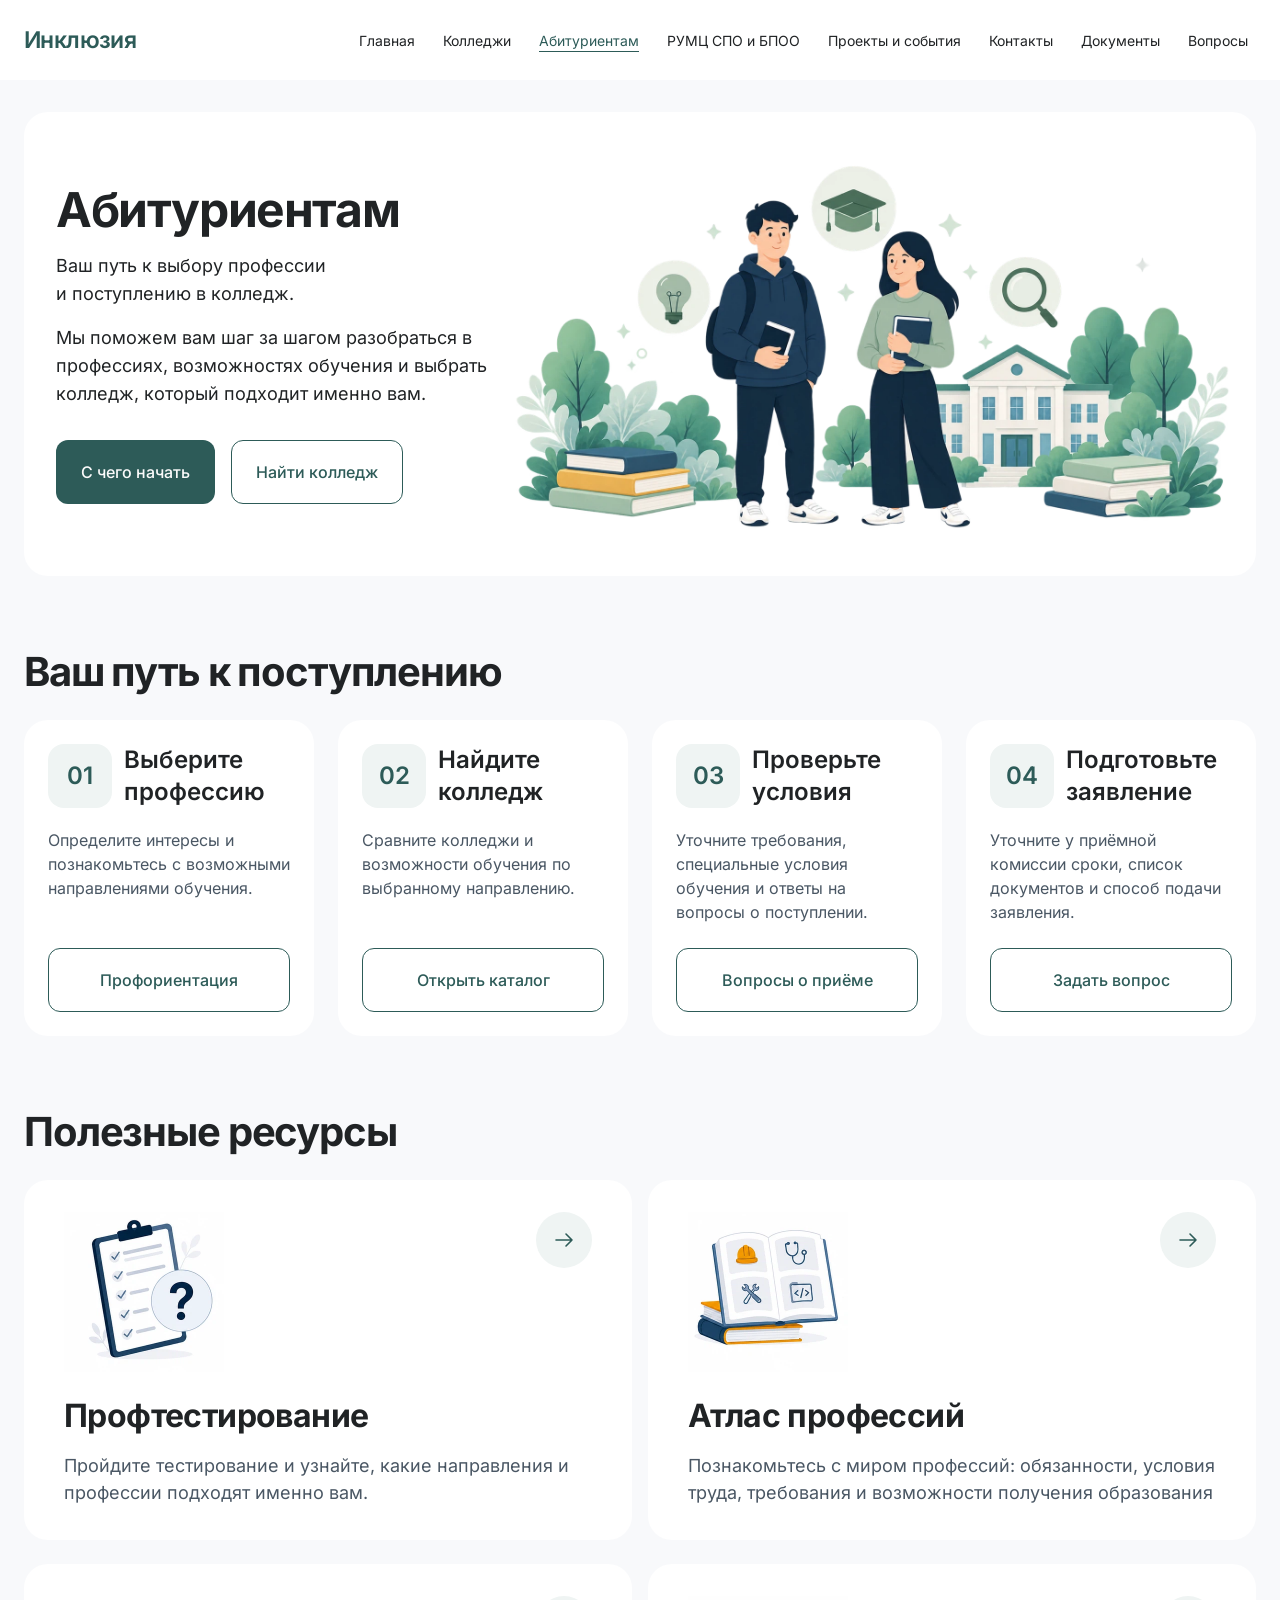
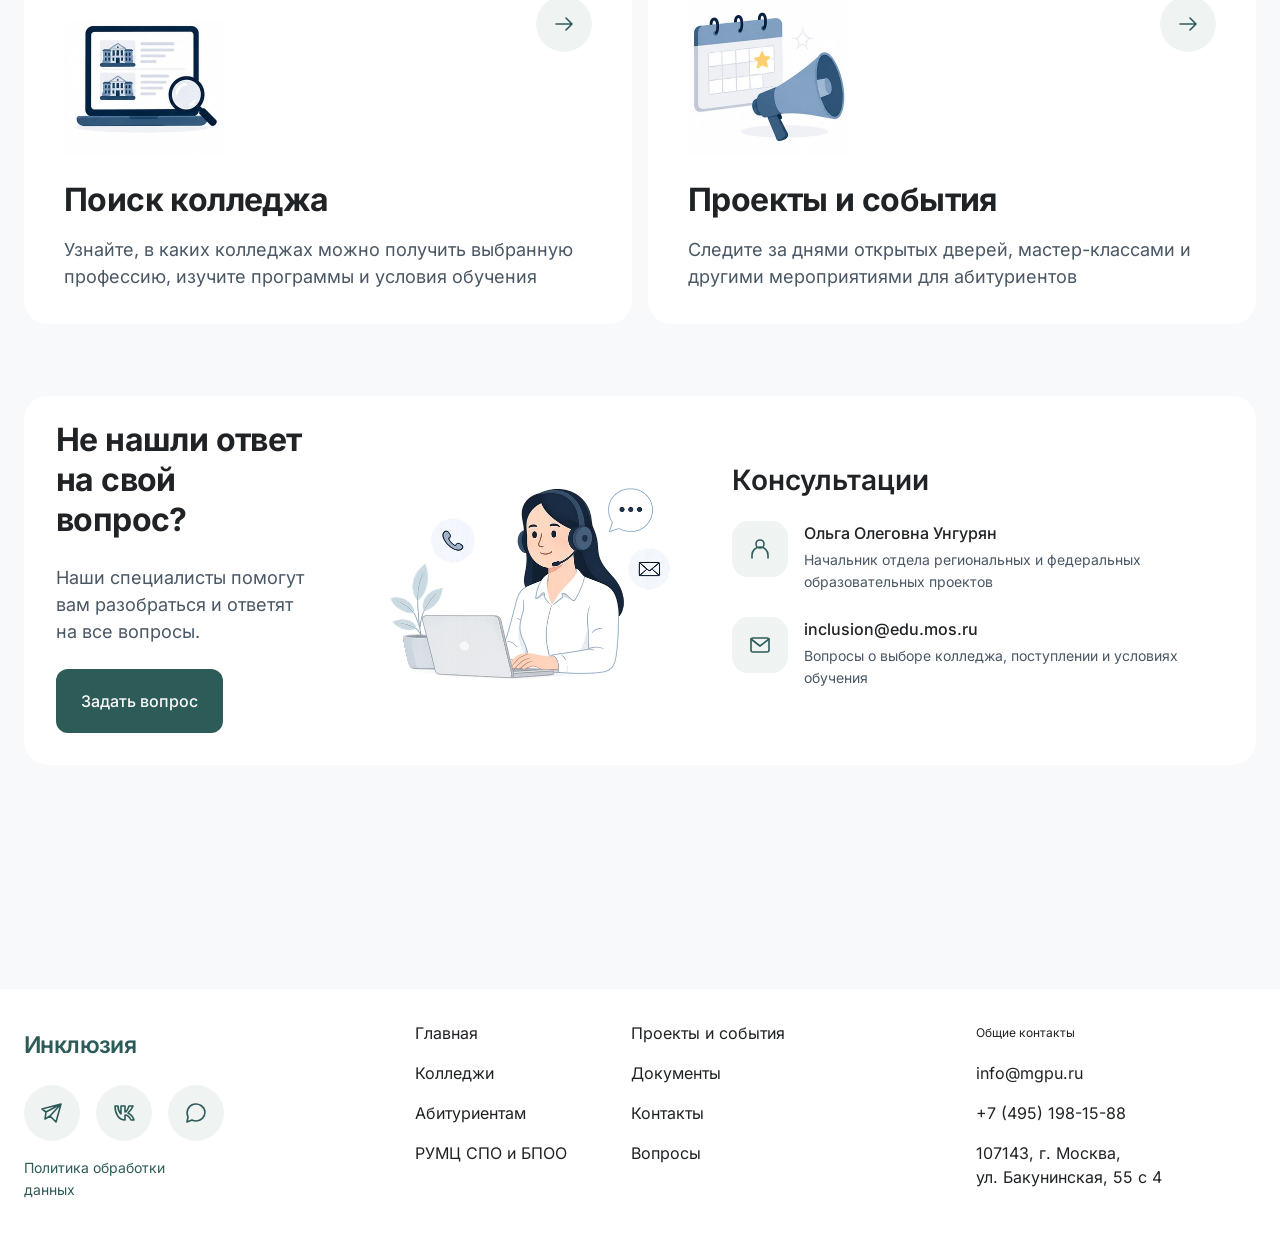
==== applicants.html @ ff9843f1 "drafts all pages" ====
<!doctype html>
<html lang="ru">
<head>
    <meta charset="utf-8">
    <meta name="viewport" content="width=device-width, initial-scale=1">
    <meta name="description" content="Путь к поступлению в колледж: выбор профессии, полезные ресурсы и консультации.">
    <meta name="theme-color" content="#2d5b58">
    <title>Абитуриентам — Инклюзия</title>
    <link rel="icon" href="assets/img/favicon.svg" type="image/svg+xml">
    <link rel="preload" href="assets/fonts/inter-cyrillic-wght-normal.woff2" as="font" type="font/woff2" crossorigin>
    <link rel="stylesheet" href="assets/css/bootstrap.min.css">
    <link rel="stylesheet" href="assets/css/fonts.css">
    <link rel="stylesheet" href="assets/css/styles.css?v=20261101">
    <script src="assets/js/bootstrap.bundle.min.js" defer></script>
    <script src="assets/js/main.js" defer></script>
    <link rel="stylesheet" href="assets/css/pages.css?v=20261101">
    <script src="assets/js/pages.js" defer></script>
</head>
<body>
<a class="skip-link" href="#main">Перейти к содержанию</a>
<header class="site-header">
    <nav class="navbar navbar-expand-xl site-header__nav" aria-label="Основная навигация">
        <div class="container">
            <a class="brand" href="index.html" aria-label="Инклюзия — главная">Инклюзия</a>
            <button class="navbar-toggler site-header__toggle" type="button" data-bs-toggle="collapse" data-bs-target="#main-nav" aria-controls="main-nav" aria-expanded="false" aria-label="Открыть меню"><span></span><span></span><span></span></button>
            <div class="collapse navbar-collapse site-header__collapse" id="main-nav">
                <ul class="navbar-nav site-header__menu">
                    <li class="nav-item"><a class="nav-link site-header__link" href="index.html">Главная</a></li>
                    <li class="nav-item"><a class="nav-link site-header__link" href="colleges.html">Колледжи</a></li>
                    <li class="nav-item"><a class="nav-link site-header__link" href="applicants.html" aria-current="page">Абитуриентам</a></li>
                    <li class="nav-item"><a class="nav-link site-header__link" href="support.html">РУМЦ СПО и БПОО</a></li>
                    <li class="nav-item"><a class="nav-link site-header__link" href="events.html">Проекты и события</a></li>
                    <li class="nav-item"><a class="nav-link site-header__link" href="contacts.html">Контакты</a></li>
                    <li class="nav-item"><a class="nav-link site-header__link" href="index.html#documents">Документы</a></li>
                    <li class="nav-item"><a class="nav-link site-header__link" href="index.html#faq">Вопросы</a></li>
                </ul>
            </div>
        </div>
    </nav>
</header>

<main class="page page--inner" id="main" tabindex="-1">
<div class="container">
<section class="page-hero page-hero--applicants" aria-labelledby="page-title">
  <div class="page-hero__content">
    <h1 class="page-hero__title" id="page-title">Абитуриентам</h1>
    <p class="page-hero__lead">Ваш путь к выбору профессии<br>и поступлению в колледж.</p>
    <p class="page-hero__description">Мы поможем вам шаг за шагом разобраться в профессиях, возможностях обучения и выбрать колледж, который подходит именно вам.</p>
    <div class="page-hero__actions"><a class="button button--primary" href="#admission-journey">С чего начать</a><a class="button button--secondary" href="colleges.html">Найти колледж</a></div>
  </div>
  <img class="page-hero__image" src="assets/img/applicants-hero.webp" width="800" height="440" alt="" fetchpriority="high" decoding="async">
</section>
<section class="section" id="admission-journey" aria-labelledby="journey-title"><h2 class="section__title" id="journey-title">Ваш путь к поступлению</h2><ol class="journey-grid">
<li class="journey-card"><div class="journey-card__heading"><span class="journey-card__number" aria-hidden="true">01</span><h3>Выберите профессию</h3></div><p>Определите интересы и познакомьтесь с возможными направлениями обучения.</p><a class="button button--secondary" href="#resources">Профориентация</a></li>
<li class="journey-card"><div class="journey-card__heading"><span class="journey-card__number" aria-hidden="true">02</span><h3>Найдите колледж</h3></div><p>Сравните колледжи и возможности обучения по выбранному направлению.</p><a class="button button--secondary" href="colleges.html">Открыть каталог</a></li>
<li class="journey-card"><div class="journey-card__heading"><span class="journey-card__number" aria-hidden="true">03</span><h3>Проверьте условия</h3></div><p>Уточните требования, специальные условия обучения и ответы на вопросы о поступлении.</p><a class="button button--secondary" href="index.html#faq">Вопросы о приёме</a></li>
<li class="journey-card"><div class="journey-card__heading"><span class="journey-card__number" aria-hidden="true">04</span><h3>Подготовьте заявление</h3></div><p>Уточните у приёмной комиссии сроки, список документов и способ подачи заявления.</p><a class="button button--secondary" href="mailto:inclusion@edu.mos.ru?subject=%D0%92%D0%BE%D0%BF%D1%80%D0%BE%D1%81%20%D0%BE%20%D0%BF%D0%BE%D1%81%D1%82%D1%83%D0%BF%D0%BB%D0%B5%D0%BD%D0%B8%D0%B8">Задать вопрос</a></li>
</ol></section>
<section class="section" id="resources" aria-labelledby="resources-title"><h2 class="section__title" id="resources-title">Полезные ресурсы</h2><div class="resource-grid">
<article class="resource-card"><div class="resource-card__visual"><img class="" src="assets/img/applicants-resource-01.webp" width="160" height="160" alt="" loading="lazy" decoding="async"><button class="round-link resource-card__button" type="button" data-bs-toggle="modal" data-bs-target="#career-testing"><svg class="icon" viewBox="0 0 24 24" fill="none" stroke="currentColor" stroke-width="1.6" stroke-linecap="round" stroke-linejoin="round" aria-hidden="true"><path d="M4 12h16m-6-6 6 6-6 6"/></svg><span class="visually-hidden">Профтестирование</span></button></div><h3>Профтестирование</h3><p>Пройдите тестирование и узнайте, какие направления и профессии подходят именно вам.</p></article>
<article class="resource-card"><div class="resource-card__visual"><img class="" src="assets/img/applicants-resource-02.webp" width="160" height="160" alt="" loading="lazy" decoding="async"><a class="round-link" href="https://inclusion.mcrpo.ru/obrazovanie/obrazovanie_spo/" aria-label="Атлас профессий" target="_blank" rel="noopener noreferrer"><svg class="icon" viewBox="0 0 24 24" fill="none" stroke="currentColor" stroke-width="1.6" stroke-linecap="round" stroke-linejoin="round" aria-hidden="true"><path d="M4 12h16m-6-6 6 6-6 6"/></svg></a></div><h3>Атлас профессий</h3><p>Познакомьтесь с миром профессий: обязанности, условия труда, требования и возможности получения образования</p></article>
<article class="resource-card"><div class="resource-card__visual"><img class="" src="assets/img/applicants-resource-04.webp" width="160" height="160" alt="" loading="lazy" decoding="async"><a class="round-link" href="colleges.html" aria-label="Поиск колледжа"><svg class="icon" viewBox="0 0 24 24" fill="none" stroke="currentColor" stroke-width="1.6" stroke-linecap="round" stroke-linejoin="round" aria-hidden="true"><path d="M4 12h16m-6-6 6 6-6 6"/></svg></a></div><h3>Поиск колледжа</h3><p>Узнайте, в каких колледжах можно получить выбранную профессию, изучите программы и условия обучения</p></article>
<article class="resource-card"><div class="resource-card__visual"><img class="" src="assets/img/applicants-resource-03.webp" width="160" height="160" alt="" loading="lazy" decoding="async"><a class="round-link" href="events.html" aria-label="Проекты и события"><svg class="icon" viewBox="0 0 24 24" fill="none" stroke="currentColor" stroke-width="1.6" stroke-linecap="round" stroke-linejoin="round" aria-hidden="true"><path d="M4 12h16m-6-6 6 6-6 6"/></svg></a></div><h3>Проекты и события</h3><p>Следите за днями открытых дверей, мастер-классами и другими мероприятиями для абитуриентов</p></article>
</div></section>
<section class="section help-panel" aria-labelledby="help-title">
  <div class="help-panel__intro"><h2 id="help-title">Не нашли ответ<br>на свой вопрос?</h2><p>Наши специалисты помогут вам разобраться и ответят на все вопросы.</p><a class="button button--primary" href="mailto:inclusion@edu.mos.ru?subject=%D0%92%D0%BE%D0%BF%D1%80%D0%BE%D1%81%20%D1%81%D0%BF%D0%B5%D1%86%D0%B8%D0%B0%D0%BB%D0%B8%D1%81%D1%82%D0%B0%D0%BC">Задать вопрос</a></div>
  <img class="help-panel__image" src="assets/img/help-illustration.webp" width="337" height="225" alt="" loading="lazy" decoding="async">
  <div class="help-panel__contacts"><h3>Консультации</h3>
    <div class="contact-item"><span class="icon-box"><svg class="icon" viewBox="0 0 24 24" fill="none" stroke="currentColor" stroke-width="1.6" stroke-linecap="round" stroke-linejoin="round" aria-hidden="true"><circle cx="12" cy="7" r="4"/><path d="M4 21v-3a8 8 0 0 1 16 0v3"/></svg></span><div><p class="contact-item__title">Ольга Олеговна Унгурян</p><p class="contact-item__description">Начальник отдела региональных и федеральных образовательных проектов</p></div></div>
    <div class="contact-item"><span class="icon-box"><svg class="icon" viewBox="0 0 24 24" fill="none" stroke="currentColor" stroke-width="1.6" stroke-linecap="round" stroke-linejoin="round" aria-hidden="true"><rect x="3" y="5" width="18" height="14" rx="2"/><path d="m3 6 9 7 9-7"/></svg></span><div><a class="contact-item__title" href="mailto:inclusion@edu.mos.ru">inclusion@edu.mos.ru</a><p class="contact-item__description">Вопросы о выборе колледжа, поступлении и условиях обучения</p></div></div>
  </div>
</section>
</div>
</main>
<div class="modal fade info-modal" id="career-testing" tabindex="-1" aria-labelledby="career-testing-title" aria-hidden="true">
  <div class="modal-dialog modal-dialog-centered modal-dialog-scrollable"><div class="modal-content">
    <div class="modal-header"><h2 class="modal-title" id="career-testing-title">Профтестирование</h2><button class="info-modal__close" type="button" data-bs-dismiss="modal" aria-label="Закрыть окно">×</button></div>
    <div class="modal-body"><p>Чтобы пройти профориентационное тестирование, обратитесь к классному руководителю.</p></div>
    <div class="modal-footer"><a class="button button--primary" href="mailto:inclusion@edu.mos.ru?subject=%D0%9F%D1%80%D0%BE%D1%84%D1%82%D0%B5%D1%81%D1%82%D0%B8%D1%80%D0%BE%D0%B2%D0%B0%D0%BD%D0%B8%D0%B5">Задать вопрос</a><button class="button button--secondary" type="button" data-bs-dismiss="modal">Закрыть</button></div>
  </div></div>
</div>
<footer class="site-footer"><div class="container site-footer__inner"><div class="site-footer__brand"><a class="brand" href="index.html">Инклюзия</a><div class="site-footer__socials" aria-label="Социальные сети">
<a class="round-link" role="link" aria-disabled="true" title="Ссылка готовится к публикации" aria-label="Telegram"><svg class="icon" viewBox="0 0 24 24" fill="none" stroke="currentColor" stroke-width="1.6" stroke-linecap="round" stroke-linejoin="round" aria-hidden="true"><path d="m21 3-5 18-6-6-5 3 1-7-4-3 19-5Zm-15 8L21 3 10 15"/></svg></a>
<a class="round-link" role="link" aria-disabled="true" title="Ссылка готовится к публикации" aria-label="ВКонтакте"><svg class="icon" viewBox="0 0 24 24" fill="none" stroke="currentColor" stroke-width="1.6" stroke-linecap="round" stroke-linejoin="round" aria-hidden="true"><path d="M3 5c0 8 4 14 10 14v-5c3 0 5 3 6 5h3c-1-4-4-6-6-7 2-2 4-4 5-7h-4c-1 3-3 6-4 6V5H9v8C6 10 6 7 6 5Z"/></svg></a>
<a class="round-link" role="link" aria-disabled="true" title="Ссылка готовится к публикации" aria-label="Мессенджер"><svg class="icon" viewBox="0 0 24 24" fill="none" stroke="currentColor" stroke-width="1.6" stroke-linecap="round" stroke-linejoin="round" aria-hidden="true"><path d="M21 11a9 9 0 0 1-9 9 10 10 0 0 1-4-1l-5 2 1-5a9 9 0 1 1 17-5Z"/></svg></a>
</div><a class="site-footer__privacy" role="link" aria-disabled="true" data-page="privacy.html">Политика обработки данных</a></div><nav class="site-footer__nav" aria-label="Навигация в подвале">
<ul class="site-footer__list"><li><a class="site-footer__link" href="index.html">Главная</a></li><li><a class="site-footer__link" href="colleges.html">Колледжи</a></li><li><a class="site-footer__link" href="applicants.html" aria-current="page">Абитуриентам</a></li><li><a class="site-footer__link" href="support.html">РУМЦ СПО и БПОО</a></li></ul>
<ul class="site-footer__list"><li><a class="site-footer__link" href="events.html">Проекты и события</a></li><li><a class="site-footer__link" href="index.html#documents">Документы</a></li><li><a class="site-footer__link" href="contacts.html">Контакты</a></li><li><a class="site-footer__link" href="index.html#faq">Вопросы</a></li></ul>
</nav><address class="site-footer__contacts"><p class="site-footer__caption">Общие контакты</p><a href="mailto:info@mgpu.ru">info@mgpu.ru</a><a href="tel:+74951981588">+7 (495) 198-15-88</a><p>107143, г. Москва,<br>ул. Бакунинская, 55 с 4</p></address></div></footer></body></html>
---- assets/css/fonts.css ----
@font-face {
    font-family: "Inter";
    font-style: normal;
    font-weight: 100 900;
    font-display: swap;
    src: url("../fonts/inter-cyrillic-wght-normal.woff2") format("woff2");
    unicode-range: U+0301,U+0400-045F,U+0490-0491,U+04B0-04B1,U+2116;
}
@font-face {
    font-family: "Inter";
    font-style: normal;
    font-weight: 100 900;
    font-display: swap;
    src: url("../fonts/inter-latin-wght-normal.woff2") format("woff2");
    unicode-range: U+0000-00FF,U+0131,U+0152-0153,U+02BB-02BC,U+02C6,U+02DA,U+02DC,U+0304,U+0308,U+0329,U+2000-206F,U+2074,U+20AC,U+2122,U+2191,U+2193,U+2212,U+2215,U+FEFF,U+FFFD;
}
---- assets/css/styles.css ----
/* Shared design tokens. Desktop content width in Figma: 1264px. */
:root {
    --color-page: #f8f9fb;
    --color-surface: #fff;
    --color-text: #202325;
    --color-muted: #4a5764;
    --color-brand: #2d5b58;
    --color-brand-hover: #224744;
    --color-soft: #eff4f3;
    --color-border: #d7e3e0;
    --radius-card: 24px;
    --section-gap: 72px;
}
html { scroll-behavior: smooth; scroll-padding-top: 104px; }
body { margin: 0; background: var(--color-page); color: var(--color-text); font: 400 16px/1.5 "Inter", Arial, sans-serif; }
a { color: inherit; text-decoration: none; }
a:hover { color: var(--color-brand); }
button, a { -webkit-tap-highlight-color: transparent; }
button { font: inherit; }
img { display: block; max-width: 100%; height: auto; }
h1, h2, h3, p, dl { margin: 0; }
:focus-visible { outline: 3px solid #467cbe; outline-offset: 5px; }
[aria-disabled="true"] { cursor: default; }
.container { width: 100%; max-width: 1312px; padding-right: 24px; padding-left: 24px; }
.row { --bs-gutter-x: 16px; }
.icon { width: 24px; height: 24px; flex-shrink: 0; }
.icon-box { display: inline-flex; width: 56px; height: 56px; flex: 0 0 56px; align-items: center; justify-content: center; color: var(--color-brand); background: var(--color-soft); border-radius: 16px; }
.skip-link { position: fixed; z-index: 1100; top: 8px; left: 16px; padding: 12px 20px; border-radius: 12px; background: var(--color-brand); color: white; transform: translateY(-160%); }
.skip-link:focus { transform: none; color: white; }
.brand { display: inline-block; color: var(--color-brand); font-size: 23px; font-weight: 600; line-height: 48px; letter-spacing: -.6px; }
.button { display: inline-flex; min-height: 64px; padding: 18px 24px; align-items: center; justify-content: center; border: 1px solid transparent; border-radius: 12px; font-weight: 500; text-align: center; line-height: 24px; transition: background-color .2s, border-color .2s; }
.button--primary { background: var(--color-brand); color: #fafafa; }
.button--primary:hover { background: var(--color-brand-hover); color: white; }
.button--secondary { background: white; border-color: var(--color-brand); color: var(--color-brand); }
.button--secondary:hover { background: var(--color-soft); }
.round-link { width: 56px; height: 56px; display: inline-flex; flex-shrink: 0; align-items: center; justify-content: center; color: var(--color-brand); background: var(--color-soft); border-radius: 50%; }
.round-link[href]:hover { background: var(--color-border); }
.section { margin-top: var(--section-gap); scroll-margin-top: 24px; }
.section__title { margin-bottom: 24px; font-size: 40px; line-height: 1.2; letter-spacing: -1.15px; font-weight: 700; }
/* Shared header: same markup can be reused on the remaining pages. */
.site-header { position: sticky; top: 0; z-index: 1030; background: white; }
.site-header__nav { min-height: 80px; padding: 12px 0; }
.site-header__collapse { flex-grow: 0; }
.site-header__menu { gap: 20px; }
.site-header__link.nav-link { padding: 0; color: var(--color-text); white-space: nowrap; }
.site-header__link[aria-current="page"] { color: var(--color-brand); text-decoration: underline; text-underline-offset: 5px; }
.site-header__link[href]:hover { color: var(--color-brand); }
.site-header__toggle { display: grid; gap: 5px; padding: 12px; border: 1px solid var(--color-border); border-radius: 12px; }
.site-header__toggle span { display: block; width: 22px; height: 2px; background: var(--color-brand); }
.site-header__toggle:focus { box-shadow: none; }
/* First screen */
.hero { margin-top: 32px; display: grid; grid-template-columns: minmax(0,530fr) minmax(0,652fr); gap: 34px; padding: 16px 16px 16px 32px; border-radius: var(--radius-card); background: white; align-items: center; }
.hero__title { font-size: 56px; font-weight: 700; line-height: .95; letter-spacing: -1.8px; margin-bottom: 16px; }
.hero__description { font-size: 18px; line-height: 24px; }
.hero__actions { display: grid; grid-template-columns: repeat(2,minmax(0,1fr)); gap: 16px; margin-top: 32px; }
.hero__metrics { display: grid; grid-template-columns: 201fr 141fr 96fr; gap: 32px; margin-top: 32px; }
.metric { display: flex; flex-direction: column-reverse; justify-content: flex-end; }
.metric__value { display: flex; align-items: center; gap: 8px; margin: 0 0 4px; font-size: 24px; line-height: 26px; font-weight: 700; white-space: nowrap; }
.metric__label { font-weight: 400; line-height: 24px; }
.metric .icon-box { background: white; }
.hero__image { width: 100%; align-self: center; }
/* Reusable cards */
#directions .row { --bs-gutter-y: 24px; }
.benefit-card { height: 100%; min-height: 308px; padding: 24px 16px; border-radius: var(--radius-card); background: white; text-align: center; }
.benefit-card__image { width: 168px; height: 168px; margin: 0 auto 16px; object-fit: contain; }
.benefit-card__title { font-size: 16px; line-height: 24px; font-weight: 600; text-wrap: balance; }
.direction-card { position: relative; min-height: 340px; overflow: hidden; padding: 24px 32px 32px; background: white; border-radius: var(--radius-card); }
.direction-card__content { position: relative; z-index: 1; max-width: 298px; }
.direction-card__title { margin-bottom: 16px; font-size: 28px; line-height: 1.2; letter-spacing: -.6px; font-weight: 600; }
.direction-card__description { max-width: 220px; line-height: 24px; text-wrap: pretty; }
.direction-card__image { position: absolute; width: 57%; height: auto; right: 32px; bottom: 32px; }
.direction-card--2 .direction-card__image { width: 50%; right: 8px; bottom: 16px; }
.direction-card--3 .direction-card__image { width: 55%; bottom: 35px; }
.direction-card--4 .direction-card__image { width: 58%; }
.direction-card__link { position: absolute; bottom: 32px; left: 32px; z-index: 2; }
.document-card { display: flex; flex-direction: column; height: 100%; min-height: 312px; padding: 24px; background: white; border-radius: var(--radius-card); }
.document-card__image { width: 100px; height: 100px; margin-bottom: 16px; }
.document-card__title { font-size: 20px; line-height: 30px; font-weight: 500; }
.document-card__link { margin-top: auto; }
/* Shared contacts / consultation panels */
.contact-panel { position: relative; display: grid; grid-template-columns: minmax(0,502fr) minmax(0,636fr); gap: 62px; padding: 24px 32px 32px; background: white; border-radius: var(--radius-card); align-items: center; }
.contact-panel .section__title, .consultation .section__title { margin-bottom: 16px; }
.contact-panel__description { margin-bottom: 24px; }
.contact-item { display: flex; align-items: flex-start; gap: 16px; margin-bottom: 24px; }
.contact-item__title { display: inline-block; margin: 0 0 4px; font-size: 16px; line-height: 24px; font-weight: 500; overflow-wrap: anywhere; }
.contact-item__description { font-size: 14px; line-height: 22px; color: var(--color-muted); }
.contact-panel__button { min-width: 224px; }
.contact-panel__image { width: 100%; }
.consultation { position: relative; display: grid; grid-template-columns: minmax(0,536fr) minmax(0,650fr); gap: 32px; padding: 24px 21px 32px 32px; background: white; border-radius: var(--radius-card); align-items: center; }
.consultation__description { color: var(--color-muted); margin-bottom: 24px; }
.consultation__benefits { padding: 0; margin: 0 0 16px; list-style: none; }
.consultation__benefit { display: flex; align-items: center; gap: 16px; margin-bottom: 16px; color: var(--color-muted); }
.consultation__benefit .icon-box { width: 48px; height: 48px; flex-basis: 48px; background: white; }
.consultation__image { width: 100%; }
/* FAQ uses Bootstrap tabs and native, keyboard-accessible disclosure controls. */
.faq__title { max-width: 800px; }
.faq__layout { display: grid; grid-template-columns: 344px minmax(0,1fr); gap: 24px; }
.faq__categories { display: flex; flex-direction: column; gap: 16px; align-self: start; }
.faq-category { width: 100%; display: flex; min-height: 112px; align-items: center; gap: 16px; padding: 24px; border: 1px solid transparent; border-radius: 16px; background: white; color: var(--color-text); text-align: left; }
.faq-category:hover { color: var(--color-brand); background: var(--color-soft); }
.faq-category.active { background: var(--color-soft); color: var(--color-brand); border-color: var(--color-brand); }
.faq-category__image { width: 64px; height: 64px; flex: 0 0 64px; object-fit: contain; }
.faq-category__label { min-width: 0; overflow-wrap: anywhere; font-size: 16px; line-height: 24px; font-weight: 500; }
.faq__questions { display: flex; flex-direction: column; gap: 16px; }
.faq-item { border-radius: 20px; background: white; }
.faq-item__question { display: flex; align-items: center; justify-content: space-between; gap: 24px; padding: 24px 32px; font-size: 20px; line-height: 30px; font-weight: 500; cursor: pointer; list-style: none; }
.faq-item__question::-webkit-details-marker { display: none; }
.faq-item__indicator { width: 20px; height: 20px; position: relative; flex: 0 0 20px; color: var(--color-brand); }
.faq-item__indicator::before, .faq-item__indicator::after { content: ""; position: absolute; top: 9px; left: 2px; width: 16px; height: 2px; background: currentColor; }
.faq-item__indicator::after { transform: rotate(90deg); }
.faq-item[open] .faq-item__indicator::after { transform: none; }
.faq-item__answer { padding: 0 32px 32px; color: var(--color-muted); line-height: 28px; }
.faq__button { margin-top: 24px; min-width: 240px; }
/* Footer */
.site-footer { margin-top: 224px; padding: 32px 0; background: white; }
.site-footer__inner { display: flex; justify-content: space-between; gap: 48px; }
.site-footer__brand { width: 200px; flex-shrink: 0; }
.site-footer__socials { display: flex; gap: 16px; margin: 16px 0; }
.site-footer__privacy { display: block; max-width: 180px; color: var(--color-brand); font-size: 14px; line-height: 22px; }
.site-footer__nav { display: flex; gap: 64px; }
.site-footer__list { display: grid; gap: 16px; align-content: start; padding: 0; margin: 0; list-style: none; }
.site-footer__contacts { display: grid; gap: 16px; align-content: start; margin: 0; min-width: 280px; font-style: normal; }
.site-footer__caption { font-size: 12px; line-height: 24px; }
@media (min-width: 1200px) {
    .faq-item[open] { min-height: 339px; }
    .consultation { min-height: 472px; padding-block: 0; }
    .consultation__content { padding-block: 24px 32px; }
}
/* Fluid tablet and mobile layouts, without fixed content heights. */
@media (min-width: 1200px) and (max-width: 1399.98px) {
    .site-header__menu { gap: 12px; }
    .site-header__link.nav-link { font-size: 14px; }
}
@media (max-width: 1199.98px) {
    .site-header__collapse { flex-basis: 100%; }
    .site-header__menu { padding: 20px 0 8px; gap: 0; }
    .site-header__link.nav-link { padding: 12px 0; }
    .hero { gap: 24px; padding: 24px; }
    .hero__title { font-size: clamp(36px,4.3vw,52px); }
    .hero__description { font-size: 16px; }
    .hero__metrics { gap: 16px; }
    .metric__value { gap: 4px; font-size: 22px; }
    .metric .icon-box { width: 36px; flex-basis: 36px; }
    .metric__label { font-size: 14px; line-height: 22px; }
    .hero__actions .button { padding-inline: 12px; }
    .section__title { font-size: 34px; }
    .direction-card { padding: 24px; }
    .direction-card__title { font-size: 26px; }
    .direction-card__description { max-width: 185px; }
    .direction-card__image { right: 16px; bottom: 24px; }
    .direction-card__link { left: 24px; bottom: 24px; }
    .contact-panel { gap: 24px; padding: 24px; }
    .consultation { padding: 24px; gap: 16px; }
    .faq__layout { grid-template-columns: 300px minmax(0,1fr); }
    .faq-category { padding: 16px; gap: 12px; }
    .faq-category__image { width: 52px; height: 52px; flex-basis: 52px; }
    .site-footer__inner { gap: 32px; flex-wrap: wrap; }
    .site-footer__nav { gap: 32px; }
    .site-footer__contacts { min-width: 230px; }
}
@media (max-width: 991.98px) {
    :root { --section-gap: 56px; }
    .hero { grid-template-columns: 1fr; }
    .hero__title { font-size: 48px; line-height: 1.05; }
    .hero__content { max-width: 650px; }
    .hero__image { max-width: 620px; justify-self: center; }
    .hero__metrics { grid-template-columns: 1.5fr 1fr 1fr; gap: 24px; }
    .metric__value { font-size: 24px; }
    .metric__label { font-size: 16px; line-height: 24px; max-width: 220px; }
    .metric .icon-box { width: 48px; flex-basis: 48px; }
    .direction-card { min-height: 390px; }
    .direction-card__description { max-width: 100%; }
    .direction-card__image, .direction-card--3 .direction-card__image, .direction-card--4 .direction-card__image { width: 65%; bottom: 16px; right: 16px; }
    .direction-card--2 .direction-card__image { width: 54%; }
    .contact-panel, .consultation { grid-template-columns: 1fr; }
    .contact-panel__image, .consultation__image { max-width: 600px; justify-self: center; }
    .contact-panel__content, .consultation__content { max-width: 620px; }
    .faq__layout { grid-template-columns: 1fr; }
    .faq__categories { display: grid; grid-template-columns: repeat(2,minmax(0,1fr)); }
    .faq-category { min-height: 104px; }
    .site-footer { margin-top: 96px; }
}
@media (max-width: 575.98px) {
    :root { --section-gap: 40px; --radius-card: 20px; }
    html { scroll-padding-top: 88px; }
    .container { padding-inline: 16px; }
    .site-header__nav { min-height: 72px; }
    .hero { margin-top: 16px; padding: 24px 20px 16px; gap: 24px; }
    .hero__title { font-size: clamp(27px,7.8vw,42px); letter-spacing: -1px; }
    .hero__description { line-height: 25px; }
    .hero__actions { grid-template-columns: 1fr; gap: 12px; margin-top: 24px; }
    .button { min-height: 56px; padding: 15px 20px; }
    .hero__metrics { grid-template-columns: 1fr; gap: 16px; margin-top: 24px; }
    .metric { display: grid; grid-template-columns: 112px minmax(0,1fr); align-items: center; gap: 12px; }
    .metric__value { grid-column: 1; grid-row: 1; font-size: 22px; margin: 0; }
    .metric__label { grid-column: 2; grid-row: 1; font-size: 13px; line-height: 20px; }
    .metric .icon-box { width: 32px; height: 40px; flex-basis: 32px; }
    .section__title { font-size: 28px; line-height: 1.2; letter-spacing: -.7px; }
    .benefit-card { min-height: 0; display: flex; align-items: center; gap: 16px; padding: 20px; text-align: left; }
    .benefit-card__image { width: 104px; height: 104px; flex: 0 0 104px; margin: 0; }
    .benefit-card__title { min-width: 0; font-size: 15px; line-height: 22px; text-wrap: initial; overflow-wrap: anywhere; }
    .direction-card { min-height: 364px; }
    .direction-card__content { max-width: 100%; }
    .direction-card__title { font-size: 26px; }
    .direction-card__description { max-width: 220px; font-size: 15px; line-height: 22px; }
    .direction-card__image, .direction-card--3 .direction-card__image, .direction-card--4 .direction-card__image { width: 66%; max-width: 300px; }
    .document-card { min-height: 176px; display: grid; grid-template-columns: 72px minmax(0,1fr) 40px; align-items: center; gap: 16px; padding: 20px; }
    .document-card__image { width: 72px; height: 72px; margin: 0; }
    .document-card__title { font-size: 17px; line-height: 24px; overflow-wrap: anywhere; }
    .document-card__link { width: 40px; height: 40px; margin: 0; }
    .contact-panel, .consultation { padding: 24px 20px; gap: 24px; }
    .contact-item { gap: 12px; }
    .contact-item .icon-box { width: 40px; height: 40px; flex-basis: 40px; border-radius: 12px; }
    .contact-panel__button, .consultation .button { width: 100%; min-width: 0; }
    .faq__categories { gap: 12px; }
    .faq-category { flex-direction: column; align-items: flex-start; padding: 16px 12px; gap: 8px; }
    .faq-category__label { font-size: 13px; line-height: 20px; }
    .faq-category__label br { display: none; }
    .faq-item__question { padding: 20px; font-size: 17px; line-height: 25px; gap: 16px; }
    .faq-item__answer { padding: 0 20px 24px; font-size: 15px; line-height: 25px; }
    .faq__button { width: 100%; min-width: 0; }
    .consultation__benefit { gap: 12px; font-size: 15px; }
    .consultation__benefit .icon-box { width: 32px; flex-basis: 32px; }
    .site-footer { margin-top: 64px; }
    .site-footer__inner { flex-direction: column; gap: 32px; }
    .site-footer__nav { display: grid; grid-template-columns: 1fr 1fr; gap: 24px; }
    .site-footer__link { font-size: 14px; }
}
@media (prefers-reduced-motion: reduce) {
    html { scroll-behavior: auto; }
    *, *::before, *::after { animation-duration: .01ms !important; transition-duration: .01ms !important; }
}
@media print {
    .site-header { position: static; }
    .site-header__toggle, .site-footer__socials, .hero__actions, .round-link, .faq__button { display: none !important; }
    .site-footer { margin-top: 32px; }
    .section, .hero { break-inside: avoid; }
    .tab-content > .tab-pane { display: block; }
}
---- assets/css/pages.css ----
/* Screens 4–7. Shared colors, type, buttons and navigation live in styles.css. */
.page--inner [hidden], .info-modal [hidden] { display: none !important; }
.page--inner h1, .page--inner h2, .page--inner h3 { overflow-wrap: break-word; }
.page--inner .button { max-width: 100%; }
.page-hero {
    position: relative;
    display: grid;
    grid-template-columns: minmax(0,431px) minmax(0,1fr);
    align-items: center;
    gap: 24px;
    min-height: 464px;
    margin-top: 32px;
    padding: 24px 24px 24px 32px;
    overflow: hidden;
    background: var(--color-surface);
    border-radius: var(--radius-card);
}
.page-hero__content { position: relative; z-index: 1; }
.page-hero__title { margin-bottom: 16px; font-size: 48px; line-height: 1.1; letter-spacing: -1.4px; font-weight: 700; }
.page-hero__lead, .page-hero__description { font-size: 18px; line-height: 28px; }
.page-hero__lead { margin-bottom: 16px; }
.page-hero__actions { display: flex; flex-wrap: wrap; gap: 16px; margin-top: 32px; }
.page-hero__image { width: 100%; height: 416px; object-fit: contain; }
.page-hero--support, .page-hero--events { grid-template-columns: minmax(0,400px) minmax(0,1fr); }
.page-hero--support .page-hero__actions, .page-hero--events .page-hero__actions { align-items: flex-start; flex-direction: column; }
.surface-panel { padding: 32px; border-radius: var(--radius-card); background: var(--color-surface); }
.text-button { padding: 8px 0; border: 0; background: none; color: var(--color-brand); text-decoration: underline; text-underline-offset: 4px; }
.text-button:hover { color: var(--color-brand-hover); }
.status-badge { display: inline-flex; align-items: center; justify-content: center; flex-shrink: 0; padding: 12px 16px; border-radius: 12px; background: #e0efea; color: var(--color-brand); font-weight: 600; }

/* Admission journey and reusable resource cards. */
.journey-grid { display: grid; grid-template-columns: repeat(4,minmax(0,1fr)); gap: 24px; padding: 0; margin: 0; list-style: none; }
.journey-card { display: flex; flex-direction: column; min-width: 0; min-height: 304px; padding: 24px; border-radius: var(--radius-card); background: var(--color-surface); }
.journey-card__heading { display: flex; align-items: flex-start; gap: 12px; margin-bottom: 20px; }
.journey-card__number { display: grid; place-items: center; width: 64px; height: 64px; flex: 0 0 64px; border-radius: 16px; background: var(--color-soft); color: var(--color-brand); font-size: 24px; font-weight: 600; }
.journey-card h3 { font-size: 24px; line-height: 32px; font-weight: 600; }
.journey-card > p { margin-bottom: 24px; color: var(--color-muted); line-height: 24px; }
.journey-card .button { width: 100%; margin-top: auto; padding-inline: 12px; }
.resource-grid { display: grid; grid-template-columns: repeat(2,minmax(0,1fr)); gap: 24px 16px; }
.resource-card { min-width: 0; min-height: 360px; padding: 32px 40px; border-radius: var(--radius-card); background: var(--color-surface); }
.resource-card__visual { display: flex; align-items: flex-start; justify-content: space-between; gap: 24px; margin-bottom: 24px; }
.resource-card__visual img { width: 160px; height: 160px; object-fit: contain; }
.resource-card__button { border: 0; }
.resource-card h3 { margin-bottom: 16px; font-size: 32px; line-height: 40px; font-weight: 700; letter-spacing: -.6px; }
.resource-card p { font-size: 18px; line-height: 27px; color: var(--color-muted); }

/* Shared consultation strip. */
.help-panel { display: grid; grid-template-columns: minmax(0,265fr) minmax(0,349fr) minmax(0,506fr); align-items: center; gap: 40px; padding: 24px 32px 32px; border-radius: var(--radius-card); background: var(--color-surface); }
.help-panel__intro h2 { margin-bottom: 24px; font-size: 32px; line-height: 40px; letter-spacing: -.6px; font-weight: 700; }
.help-panel__intro > p { margin-bottom: 24px; color: var(--color-muted); font-size: 18px; line-height: 27px; }
.help-panel__image { width: 100%; }
.help-panel__contacts { min-width: 0; }
.help-panel__contacts h3 { margin-bottom: 24px; font-size: 28px; font-weight: 600; }
.help-panel .contact-item:last-child { margin-bottom: 0; }

/* RUMC: activity cards, methodical support and files. */
.activity-grid { display: grid; grid-template-columns: repeat(2,minmax(0,1fr)); gap: 16px; }
.activity-card { display: flex; gap: 24px; min-height: 205px; padding: 32px; border-radius: 20px; background: var(--color-page); }
.activity-card h3 { margin-bottom: 8px; font-size: 22px; line-height: 30px; font-weight: 600; }
.activity-card p { font-size: 18px; line-height: 27px; color: var(--color-muted); }
.activity-card .icon-box { background: white; }
.organization-roles { display: grid; grid-template-columns: repeat(2,minmax(0,1fr)); gap: 32px; margin-top: 32px; padding: 20px 24px; border-radius: 16px; background: var(--color-soft); }
.organization-roles p { font-size: 18px; line-height: 28px; }
.organization-roles strong { color: var(--color-brand); font-weight: 600; }
.practice-grid { display: grid; grid-template-columns: repeat(2,minmax(0,1fr)); grid-auto-flow: column; grid-template-rows: repeat(3,1fr); gap: 16px; }
.practice-card { display: flex; width: 100%; align-items: center; justify-content: space-between; gap: 20px; min-height: 144px; padding: 24px; border: 1px solid var(--color-border); border-radius: 16px; background: white; text-align: left; }
.practice-card:hover { background: var(--color-soft); }
.practice-card__title { display: block; margin-bottom: 8px; color: var(--color-text); font-size: 20px; line-height: 28px; font-weight: 600; }
.practice-card__description { display: block; color: var(--color-muted); line-height: 24px; }
.document-list { margin: 0; padding: 0; list-style: none; }
.document-row { display: grid; grid-template-columns: minmax(0,1fr) auto auto; align-items: center; gap: 24px; padding: 20px 0; border-bottom: 1px solid var(--color-border); }
.document-row:last-child { border-bottom: 0; }
.document-row__title { display: flex; align-items: center; gap: 16px; min-width: 0; font-size: 20px; line-height: 28px; }
.document-row__title .icon { width: 24px; height: 32px; color: var(--color-brand); }
.document-row__status { color: var(--color-muted); font-size: 14px; }

/* One organization component is used on both support.html and contacts.html. */
.organizations { padding: 24px 32px 32px; }
.organizations__tabs { display: grid; grid-template-columns: 1fr 1.46fr 1fr 1fr 1fr; gap: 16px; }
.organizations__tab { min-height: 96px; flex-direction: column; padding: 16px; line-height: 24px; }
.organizations__tab span { display: block; }
.organizations__tab.active, .project-browser__tab.active { color: white; background: var(--color-brand); border-color: var(--color-brand); }
.organizations__panels { margin-top: 24px; }
.organizations__panel { min-height: 431px; padding-top: 16px; }
.organizations__heading { display: flex; justify-content: space-between; align-items: center; gap: 24px; margin-bottom: 32px; }
.organizations__heading h3 { font-size: 32px; line-height: 38px; font-weight: 700; letter-spacing: -.6px; }
.organizations__details { display: grid; grid-template-columns: minmax(0,567fr) minmax(0,623fr); gap: 24px; align-items: center; }
.organizations__scope { margin-bottom: 24px; color: var(--color-muted); }
.organizations__address { display: grid; gap: 24px; margin: 0; font-style: normal; }
.organizations__address > p, .organizations__person { display: flex; align-items: flex-start; gap: 16px; font-size: 18px; line-height: 27px; }
.organizations__address .icon { margin-top: 2px; color: var(--color-brand); }
.organizations__address a { color: var(--color-brand); overflow-wrap: anywhere; }
.organizations__address a:hover { text-decoration: underline; }
.organizations__person > div { display: grid; gap: 8px; }
.organizations__image { width: 100%; }
.contact-panel--hero { margin-top: 32px; min-height: 464px; }
.contact-panel--hero h1 { font-size: 48px; line-height: 1.1; }

/* Projects, a manually controlled Bootstrap carousel and the event archive. */
.project-browser { display: grid; grid-template-columns: 302px minmax(0,1fr); gap: 16px; align-items: stretch; }
.project-browser__sidebar, .project-browser__panels { min-width: 0; padding: 24px 32px 32px; border-radius: var(--radius-card); background: white; }
.project-browser__sidebar h2 { margin-bottom: 24px; font-size: 32px; line-height: 38px; font-weight: 700; letter-spacing: -.6px; }
.project-browser__tabs { display: grid; gap: 16px; }
.project-browser__tab { width: 100%; }
.project-browser__panels { padding: 32px; }
.project-panel.active { display: flex; flex-direction: column; height: 100%; }
.project-panel__image { width: 100%; aspect-ratio: 882/470; object-fit: contain; margin-bottom: 24px; }
.project-panel h3 { font-size: 32px; line-height: 39px; letter-spacing: -.6px; font-weight: 600; margin-bottom: 16px; }
.project-panel p { margin-bottom: 32px; font-size: 18px; line-height: 27px; color: var(--color-muted); }
.project-panel .button { align-self: flex-start; margin-top: auto; }
.section-heading { display: flex; align-items: center; justify-content: space-between; gap: 24px; margin-bottom: 24px; }
.section-heading .section__title { margin-bottom: 0; }
.past-events__controls { display: flex; gap: 16px; }
.past-events__controls button { border: 0; background: white; }
.past-events__previous .icon { transform: rotate(180deg); }
.featured-event { display: grid; grid-template-columns: repeat(2,minmax(0,1fr)); align-items: center; gap: 32px; min-height: 456px; padding: 24px 32px 32px; border-radius: var(--radius-card); background: white; }
.featured-event h3 { font-size: 32px; line-height: 39px; font-weight: 600; letter-spacing: -.6px; margin-bottom: 16px; }
.featured-event__description { font-size: 20px; line-height: 30px; color: var(--color-muted); margin-bottom: 24px; }
.featured-event .button { margin-top: 24px; }
.featured-event__visual { position: relative; }
.featured-event__visual img { width: 100%; aspect-ratio: 584/320; object-fit: contain; }
.featured-event__visual .status-badge { position: absolute; top: 0; right: 0; }
.event-meta { display: grid; gap: 16px; list-style: none; padding: 0; margin: 0; }
.event-meta li { display: flex; align-items: flex-start; gap: 8px; }
.event-meta .icon { color: var(--color-brand); }
.event-meta--inline { display: flex; flex-wrap: wrap; gap: 12px 20px; font-size: 14px; line-height: 24px; }
.event-filters { padding: 24px 32px; }
.event-filters__heading { display: flex; align-items: center; justify-content: space-between; gap: 24px; margin-bottom: 32px; }
.event-filters__heading h3 { font-size: 28px; line-height: 36px; font-weight: 600; }
.event-filters__fields { display: grid; grid-template-columns: repeat(3,minmax(0,1fr)) auto auto; align-items: end; gap: 16px; }
.event-filters__fields > .button { padding-inline: 16px; }
.form-field { display: grid; min-width: 0; gap: 8px; }
.form-field > span { font-size: 18px; line-height: 27px; }
.form-field select { min-width: 0; width: 100%; min-height: 64px; padding: 16px 40px 16px 16px; border: 1px solid var(--color-border); border-radius: 12px; background: white; color: var(--color-text); appearance: none; background-image: url("data:image/svg+xml,%3Csvg xmlns='http://www.w3.org/2000/svg' viewBox='0 0 24 24'%3E%3Cpath d='m6 9 6 6 6-6' fill='none' stroke='%232d5b58' stroke-width='1.6'/%3E%3C/svg%3E"); background-repeat: no-repeat; background-size: 20px; background-position: right 12px center; }
.event-directory__count { margin: 32px 0 16px; }
.event-directory__cards { display: grid; gap: 16px; }
.event-card { display: grid; grid-template-columns: 164px minmax(0,1fr) auto; align-items: center; gap: 24px; padding: 24px; min-height: 242px; border-radius: var(--radius-card); background: white; }
.event-card__visual img { width: 100%; max-height: 164px; object-fit: contain; }
.event-card__content { min-width: 0; }
.event-card h3 { margin-bottom: 12px; font-size: 24px; line-height: 31px; font-weight: 600; }
.event-card__content > p { color: var(--color-muted); margin-bottom: 16px; }
.event-card__type { display: flex; align-items: center; gap: 8px; }
.event-card__type .icon { color: var(--color-brand); }
.event-empty h3 { font-size: 24px; margin-bottom: 12px; }
.event-empty p { margin-bottom: 24px; }

/* Accessible Bootstrap dialogs, including event and methodical details. */
.info-modal .modal-dialog { max-width: 768px; }
.info-modal .modal-content { border: 0; border-radius: 24px; padding: 32px; }
.info-modal .modal-header { align-items: flex-start; gap: 24px; padding: 0; border: 0; }
.info-modal .modal-title { font-size: 28px; line-height: 1.3; font-weight: 600; }
.info-modal__close { display: grid; place-items: center; width: 48px; height: 48px; flex: 0 0 48px; border: 0; border-radius: 50%; color: var(--color-brand); background: var(--color-soft); font-size: 30px; line-height: 1; }
.info-modal .modal-body { padding: 24px 0; font-size: 18px; line-height: 27px; }
.info-modal .modal-body p + p { margin-top: 16px; }
.info-modal .modal-footer { justify-content: flex-start; gap: 16px; padding: 0; border: 0; }
.info-modal .modal-footer > * { margin: 0; }

@media (max-width:1199.98px) {
    .page-hero { grid-template-columns: minmax(0,40fr) minmax(0,60fr); }
    .page-hero__title { font-size: 42px; }
    .page-hero__actions { flex-direction: column; align-items: flex-start; }
    .journey-grid { grid-template-columns: repeat(2,minmax(0,1fr)); }
    .journey-card { min-height: 280px; }
    .help-panel { gap: 24px; grid-template-columns: 1fr 1fr; }
    .help-panel__image { grid-column: 2; grid-row: 1/3; }
    .help-panel__contacts { grid-column: 1; }
    .activity-card { gap: 16px; padding: 24px; }
    .organizations__tabs { gap: 8px; }
    .organizations__tab { padding: 12px 8px; font-size: 14px; }
    .event-filters__fields { grid-template-columns: repeat(3,minmax(0,1fr)); }
    .event-filters__fields > .button { width: 100%; }
    .event-card { grid-template-columns: 140px minmax(0,1fr); }
    .event-card__visual { align-self: start; grid-row: 1/3; }
    .event-card__action { grid-column: 2; justify-self: start; }
    .featured-event h3 { font-size: 28px; }
}
@media (max-width:991.98px) {
    .page-hero { grid-template-columns: 1fr; gap: 16px; }
    .page-hero__content { max-width: 650px; }
    .page-hero__actions, .page-hero--support .page-hero__actions, .page-hero--events .page-hero__actions { flex-direction: row; }
    .page-hero__image { max-width: 700px; height: auto; max-height: 400px; justify-self: center; }
    .surface-panel { padding: 24px; }
    .resource-card { padding: 24px; }
    .resource-card h3 { font-size: 28px; line-height: 36px; }
    .activity-grid, .organization-roles { grid-template-columns: 1fr; }
    .activity-card { min-height: 0; }
    .practice-card { flex-direction: column; align-items: flex-start; }
    .practice-card .round-link { width: 40px; height: 40px; align-self: flex-end; }
    .organizations__tabs { display: flex; flex-wrap: nowrap; overflow-x: auto; padding: 6px; margin: -6px; scroll-snap-type: x proximity; }
    .organizations__tab { flex: 0 0 200px; font-size: 16px; scroll-snap-align: start; }
    .organizations__tab:nth-child(2) { flex-basis: 260px; }
    .organizations__details { grid-template-columns: 1fr; }
    .organizations__image { max-width: 600px; justify-self: center; }
    .organizations__panel { min-height: 0; }
    .project-browser { grid-template-columns: 1fr; }
    .project-browser__tabs { grid-template-columns: repeat(2,minmax(0,1fr)); }
    .project-browser__sidebar, .project-browser__panels { padding: 24px; }
    .featured-event { grid-template-columns: 1fr; }
    .featured-event__visual { max-width: 584px; width: 100%; justify-self: center; }
    .featured-event__visual .status-badge { top: 12px; right: 12px; }
    .document-row { grid-template-columns: minmax(0,1fr) auto; gap: 12px 24px; }
    .document-row__title { grid-column: 1/-1; }
    .document-row .text-button { justify-self: end; }
}
@media (max-width:575.98px) {
    .page-hero { margin-top: 16px; padding: 24px 20px 16px; }
    .page-hero__title { font-size: clamp(27px,8.4vw,40px); letter-spacing: -.7px; }
    .page-hero__lead, .page-hero__description { font-size: 16px; line-height: 25px; }
    .page-hero__actions, .page-hero--support .page-hero__actions, .page-hero--events .page-hero__actions { display: grid; grid-template-columns: 1fr; gap: 12px; margin-top: 24px; }
    .page-hero__actions .button { width: 100%; }
    .journey-grid, .resource-grid { grid-template-columns: 1fr; gap: 16px; }
    .journey-card { padding: 20px; min-height: 0; }
    .journey-card h3 { font-size: 22px; line-height: 30px; }
    .journey-card__heading { align-items: center; }
    .journey-card__number { width: 56px; height: 56px; flex-basis: 56px; }
    .resource-card { min-height: 0; padding: 24px 20px; }
    .resource-card__visual img { width: 120px; height: 120px; }
    .resource-card__visual { gap: 16px; }
    .resource-card h3 { font-size: clamp(22px,6.9vw,26px); line-height: 32px; }
    .resource-card p { font-size: 16px; line-height: 25px; }
    .surface-panel { padding: 24px 20px; }
    .help-panel { grid-template-columns: 1fr; padding: 24px 20px; gap: 24px; }
    .help-panel__intro h2 { font-size: 28px; line-height: 36px; }
    .help-panel__intro > p { font-size: 16px; line-height: 25px; }
    .help-panel__image { grid-column: 1; grid-row: auto; max-width: 280px; justify-self: center; }
    .help-panel__contacts h3 { font-size: 24px; }
    .help-panel__intro .button { width: 100%; }
    .activity-card { display: block; padding: 20px; }
    .activity-card .icon-box { margin-bottom: 16px; }
    .activity-card h3 { font-size: 20px; line-height: 28px; }
    .activity-card p { font-size: 16px; line-height: 25px; }
    .organization-roles { padding: 20px; gap: 20px; }
    .organization-roles p { font-size: 16px; line-height: 25px; }
    .practice-grid { grid-template-columns: 1fr; grid-template-rows: none; grid-auto-flow: row; }
    .practice-card { flex-direction: row; align-items: center; padding: 20px; gap: 12px; }
    .practice-card__title { font-size: 18px; line-height: 26px; }
    .practice-card__description { font-size: 14px; line-height: 22px; }
    .practice-card .round-link { align-self: center; }
    .document-row__title { font-size: 17px; line-height: 25px; gap: 12px; }
    .document-row__status { font-size: 12px; }
    .organizations__heading { flex-wrap: wrap; gap: 16px; margin-bottom: 24px; }
    .organizations__heading h3 { font-size: 26px; line-height: 34px; }
    .organizations__address > p, .organizations__person { font-size: 16px; line-height: 25px; gap: 12px; }
    .contact-panel--hero { margin-top: 16px; }
    .contact-panel--hero h1 { font-size: 32px; line-height: 1.15; }
    .project-browser__sidebar, .project-browser__panels { padding: 24px 20px; }
    .project-browser__sidebar h2 { font-size: 28px; line-height: 36px; }
    .project-browser__tabs { display: flex; flex-wrap: nowrap; gap: 12px; overflow-x: auto; margin: -6px; padding: 6px; scroll-snap-type: x proximity; }
    .project-browser__tab { flex: 0 0 220px; scroll-snap-align: start; }
    .project-panel h3 { font-size: 26px; line-height: 34px; }
    .project-panel p { font-size: 16px; line-height: 25px; margin-bottom: 24px; }
    .project-panel .button { width: 100%; }
    .section-heading { align-items: flex-start; gap: 16px; }
    .past-events__controls { gap: 8px; }
    .past-events__controls .round-link { width: 40px; height: 40px; }
    .featured-event { padding: 24px 20px; gap: 24px; }
    .featured-event h3 { font-size: 26px; line-height: 34px; }
    .featured-event__description { font-size: 16px; line-height: 25px; }
    .featured-event .button { width: 100%; }
    .featured-event__visual .status-badge { padding: 8px 12px; font-size: 13px; }
    .event-filters__heading { align-items: baseline; gap: 16px; margin-bottom: 24px; }
    .event-filters__heading h3 { font-size: 23px; line-height: 30px; }
    .event-filters__fields { grid-template-columns: 1fr; }
    .form-field > span { font-size: 16px; }
    .form-field select { min-height: 56px; }
    .event-card { grid-template-columns: 1fr; padding: 24px 20px; gap: 16px; }
    .event-card__visual { grid-row: auto; }
    .event-card__visual img { width: 140px; height: 100px; }
    .event-card h3 { font-size: 22px; line-height: 30px; }
    .event-card__action { grid-column: 1; width: 100%; }
    .event-meta--inline { display: grid; gap: 12px; }
    .info-modal .modal-dialog { margin: 8px; }
    .info-modal .modal-content { padding: 24px 20px; border-radius: 20px; }
    .info-modal .modal-header { gap: 12px; }
    .info-modal .modal-title { font-size: 23px; }
    .info-modal__close { width: 40px; height: 40px; flex-basis: 40px; }
    .info-modal .modal-body { font-size: 16px; line-height: 25px; }
    .info-modal .modal-footer { display: grid; grid-template-columns: 1fr; width: 100%; }
}
@media print {
    .page-hero__actions, .organizations__tabs, .project-browser__sidebar, .event-filters, .past-events__controls, .info-modal, .event-card__action { display: none !important; }
    .page--inner .tab-pane { display: block !important; height: auto; margin-bottom: 24px; }
    .page--inner .carousel-item { display: block; float: none; margin: 0 0 24px; }
    .project-browser { display: block; }
}
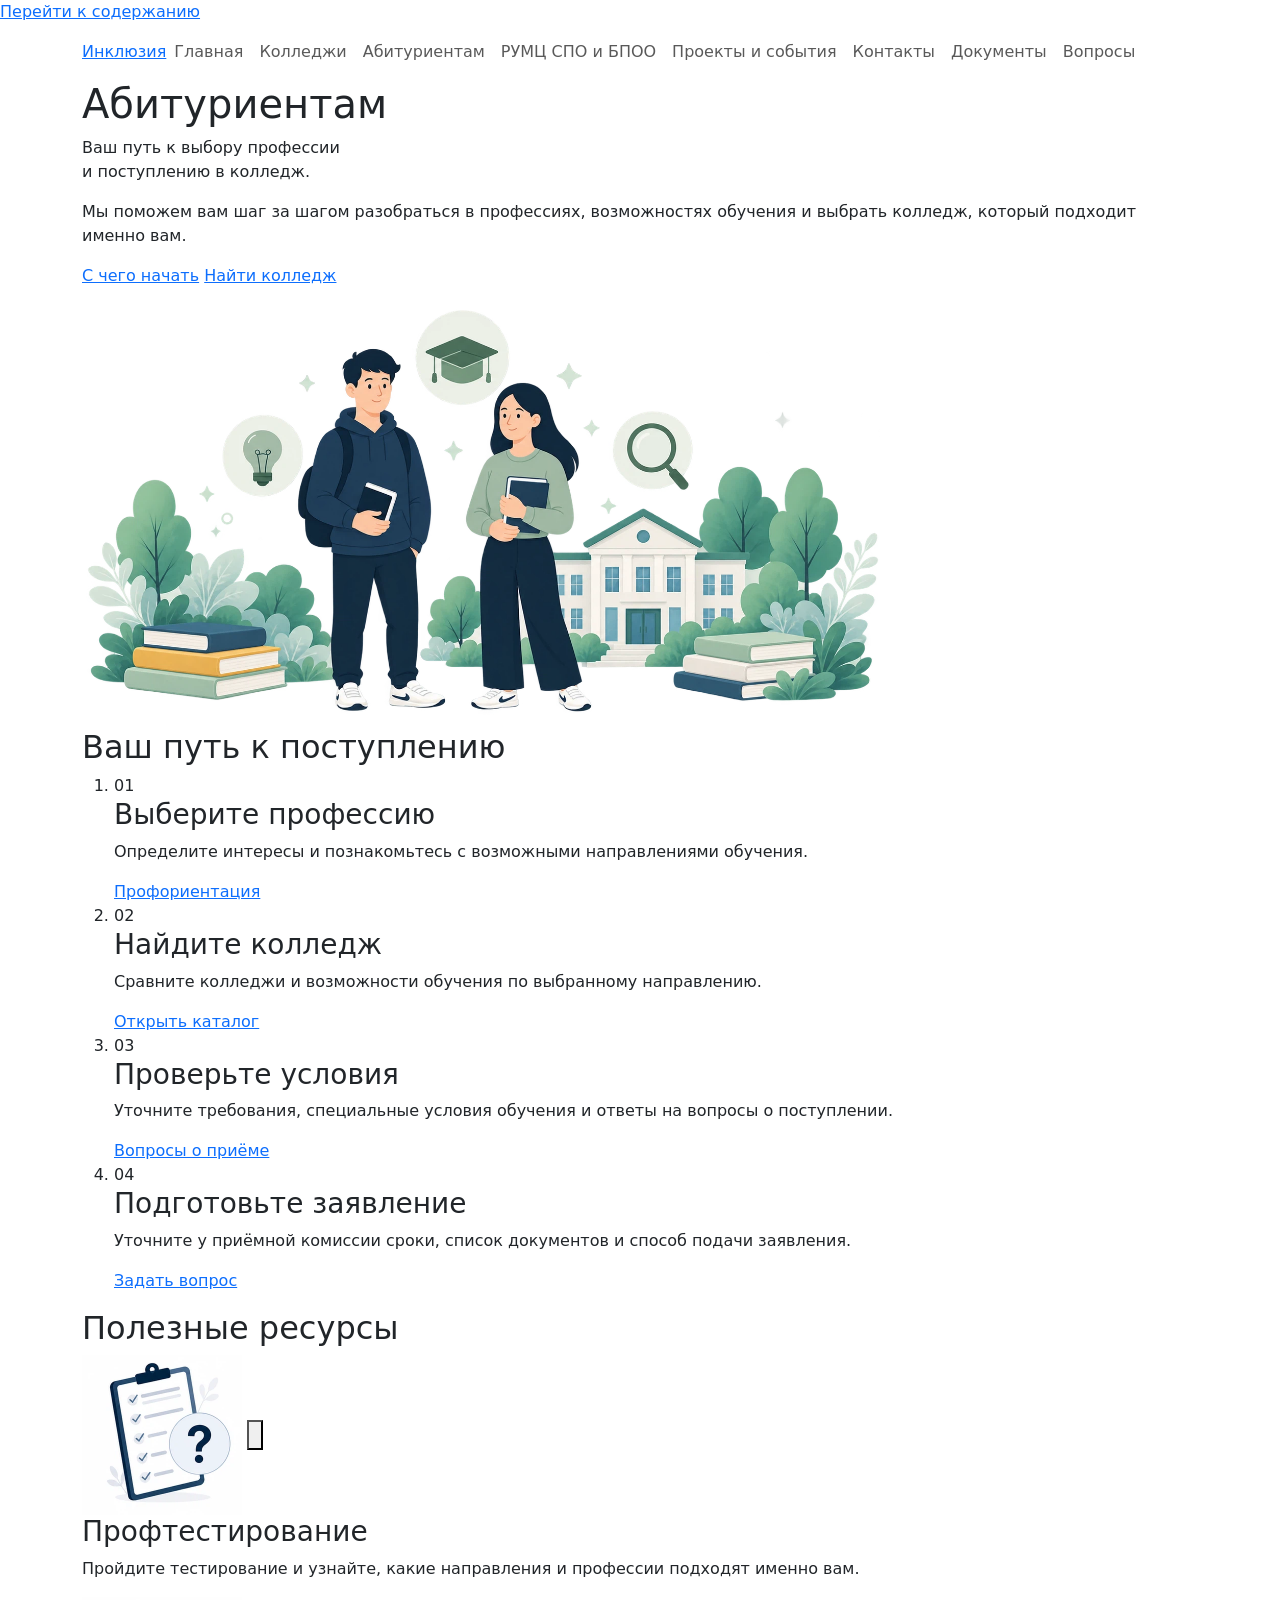
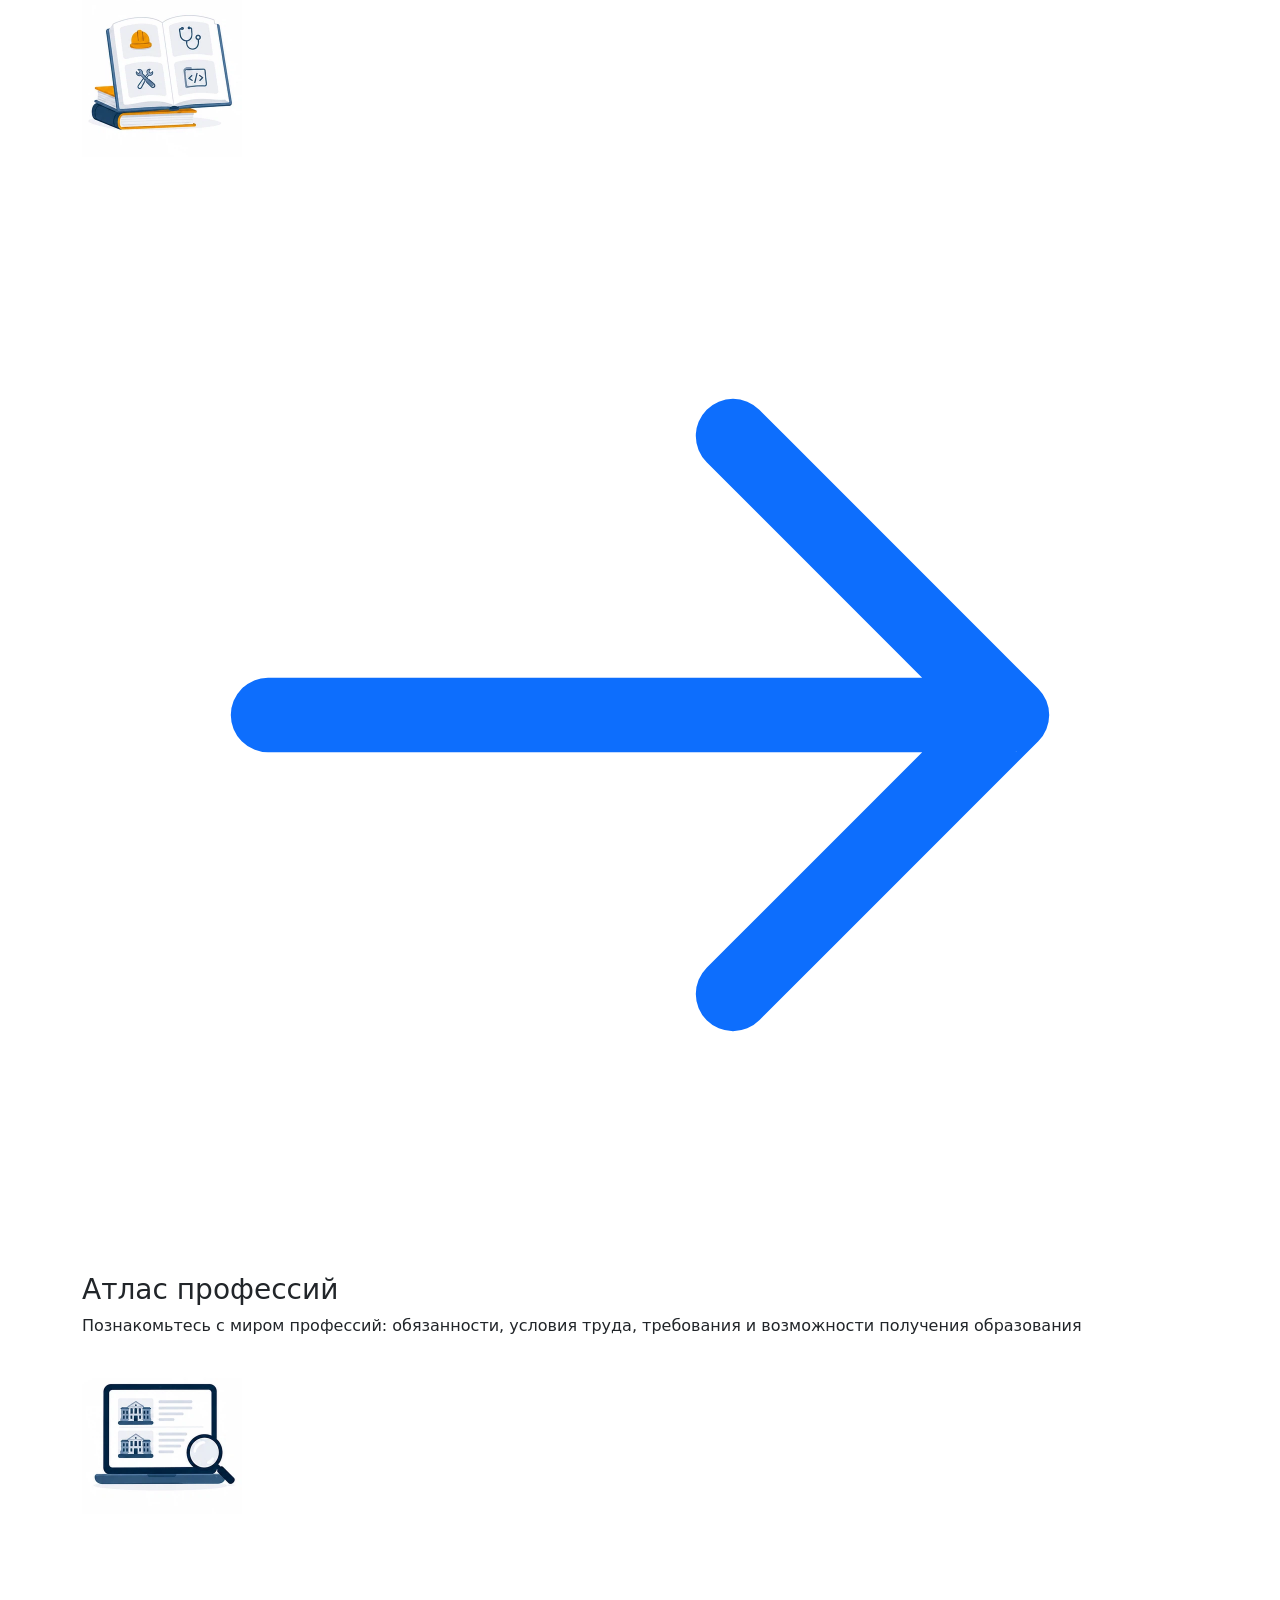
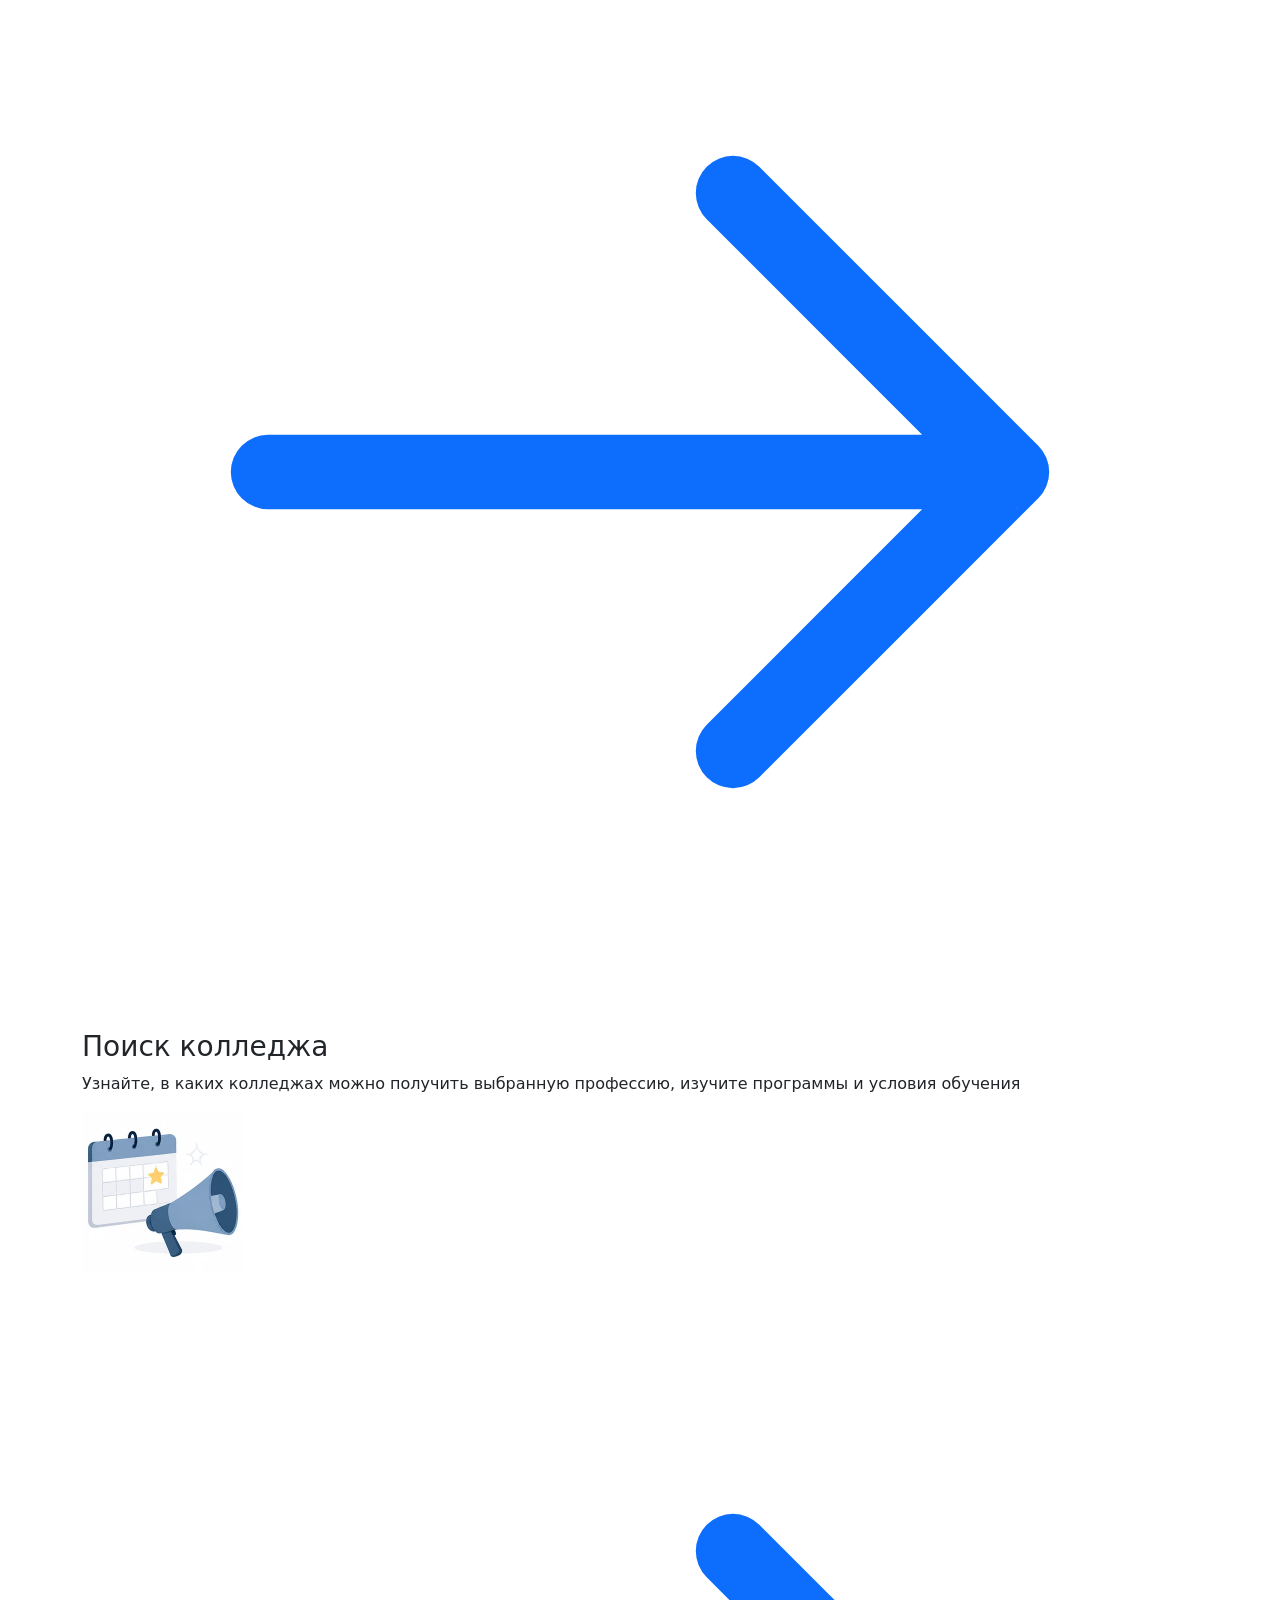
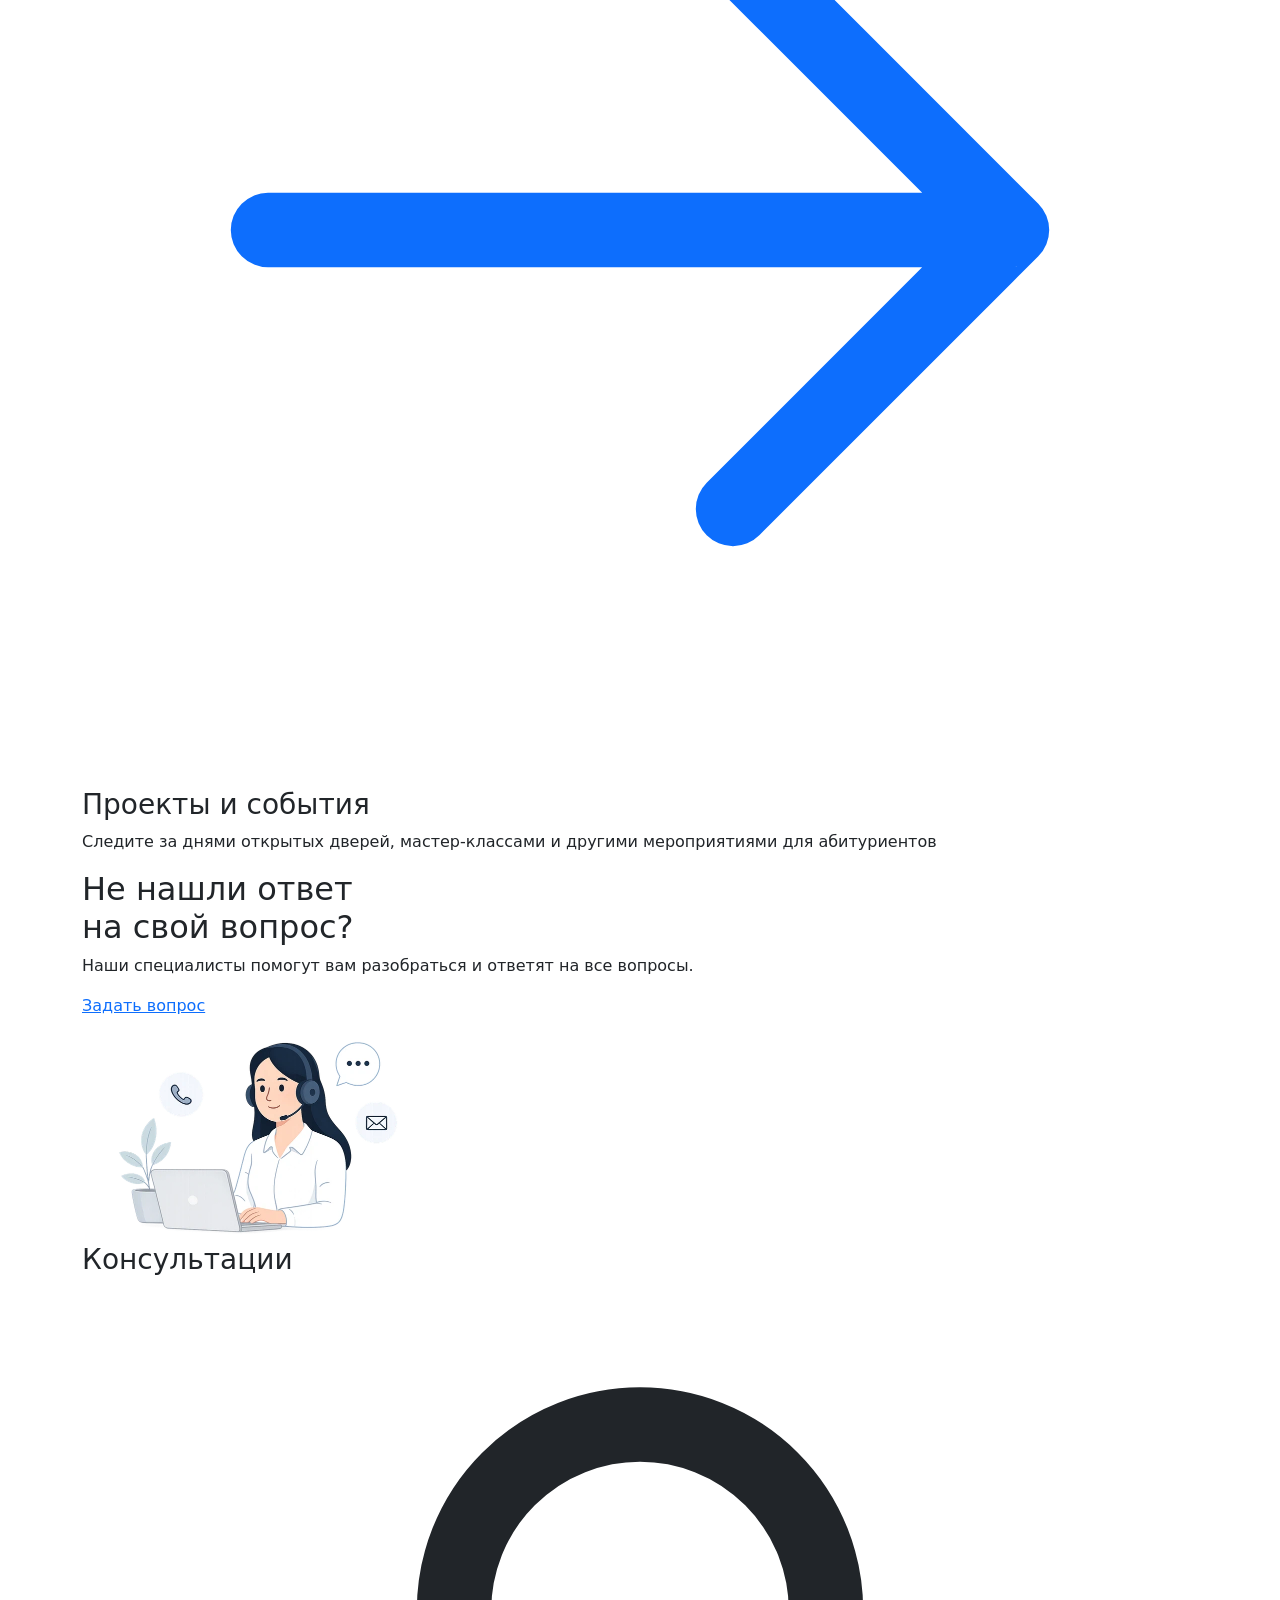
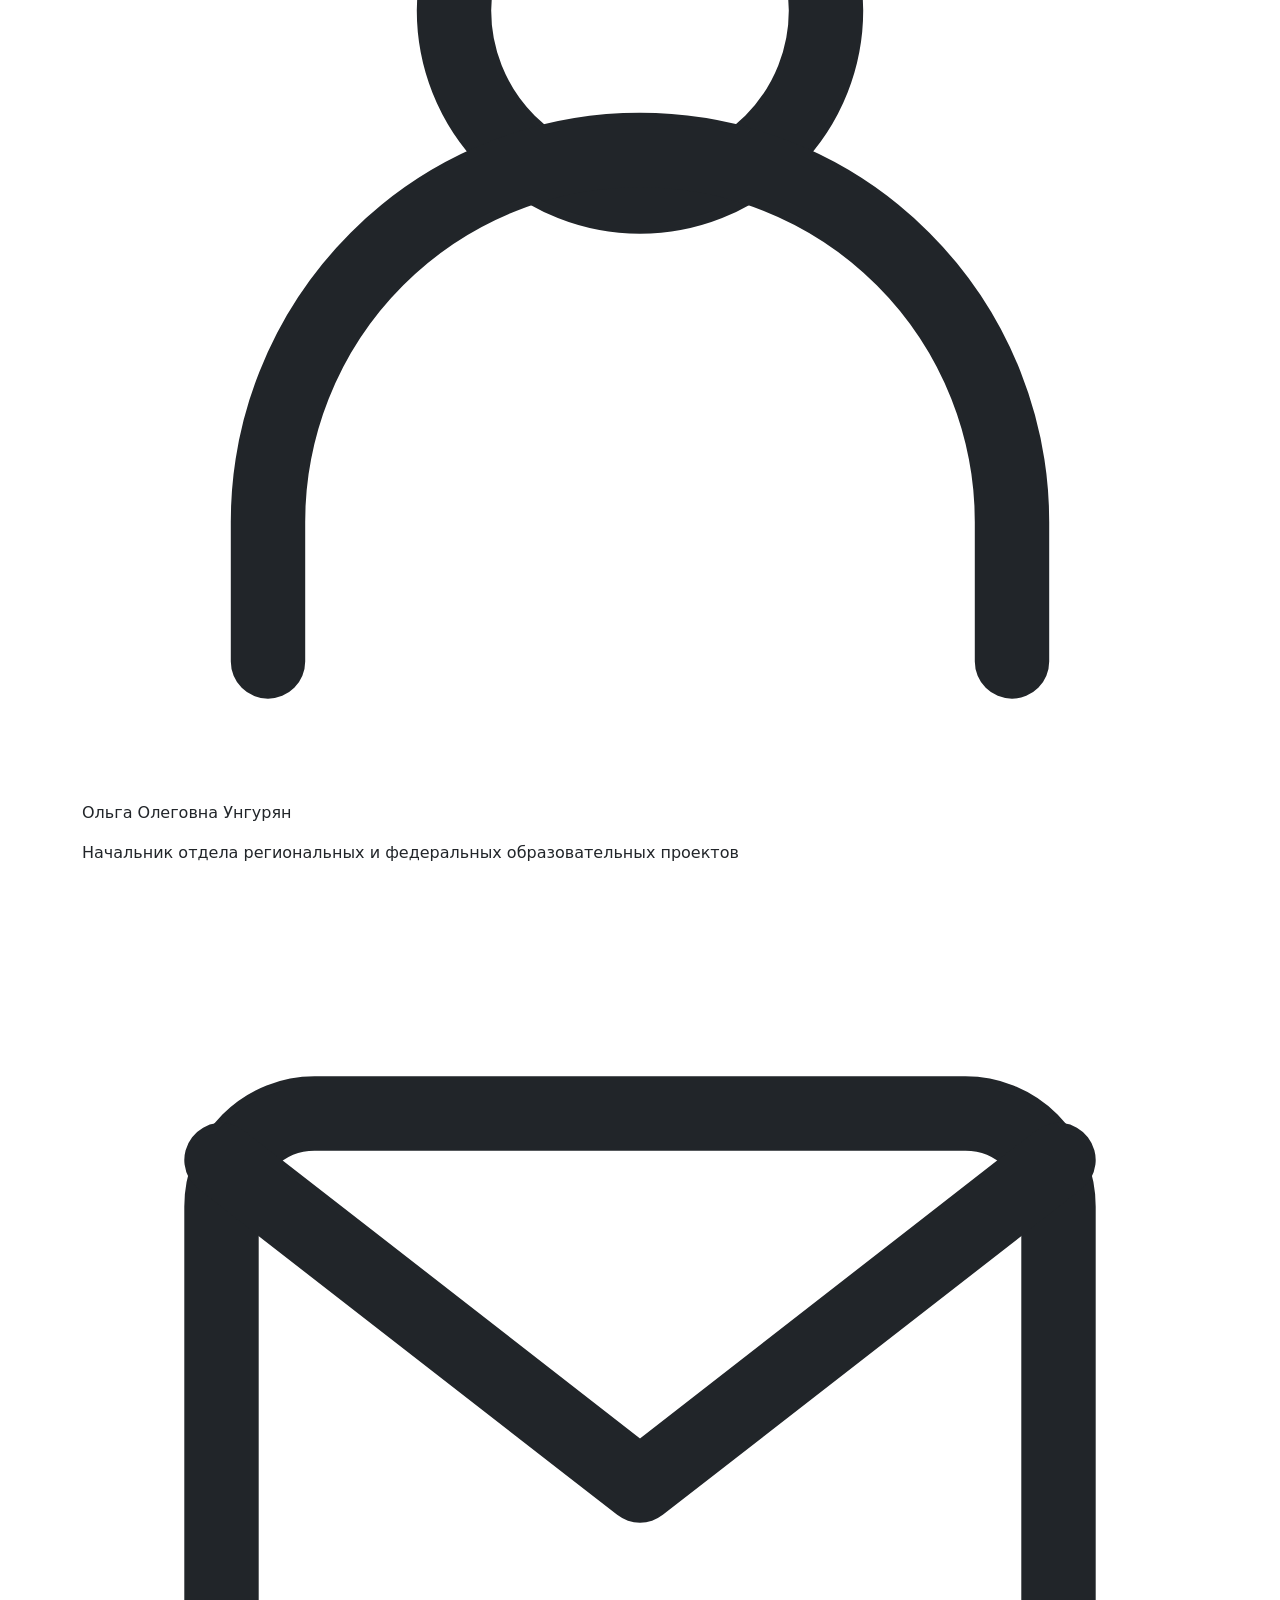
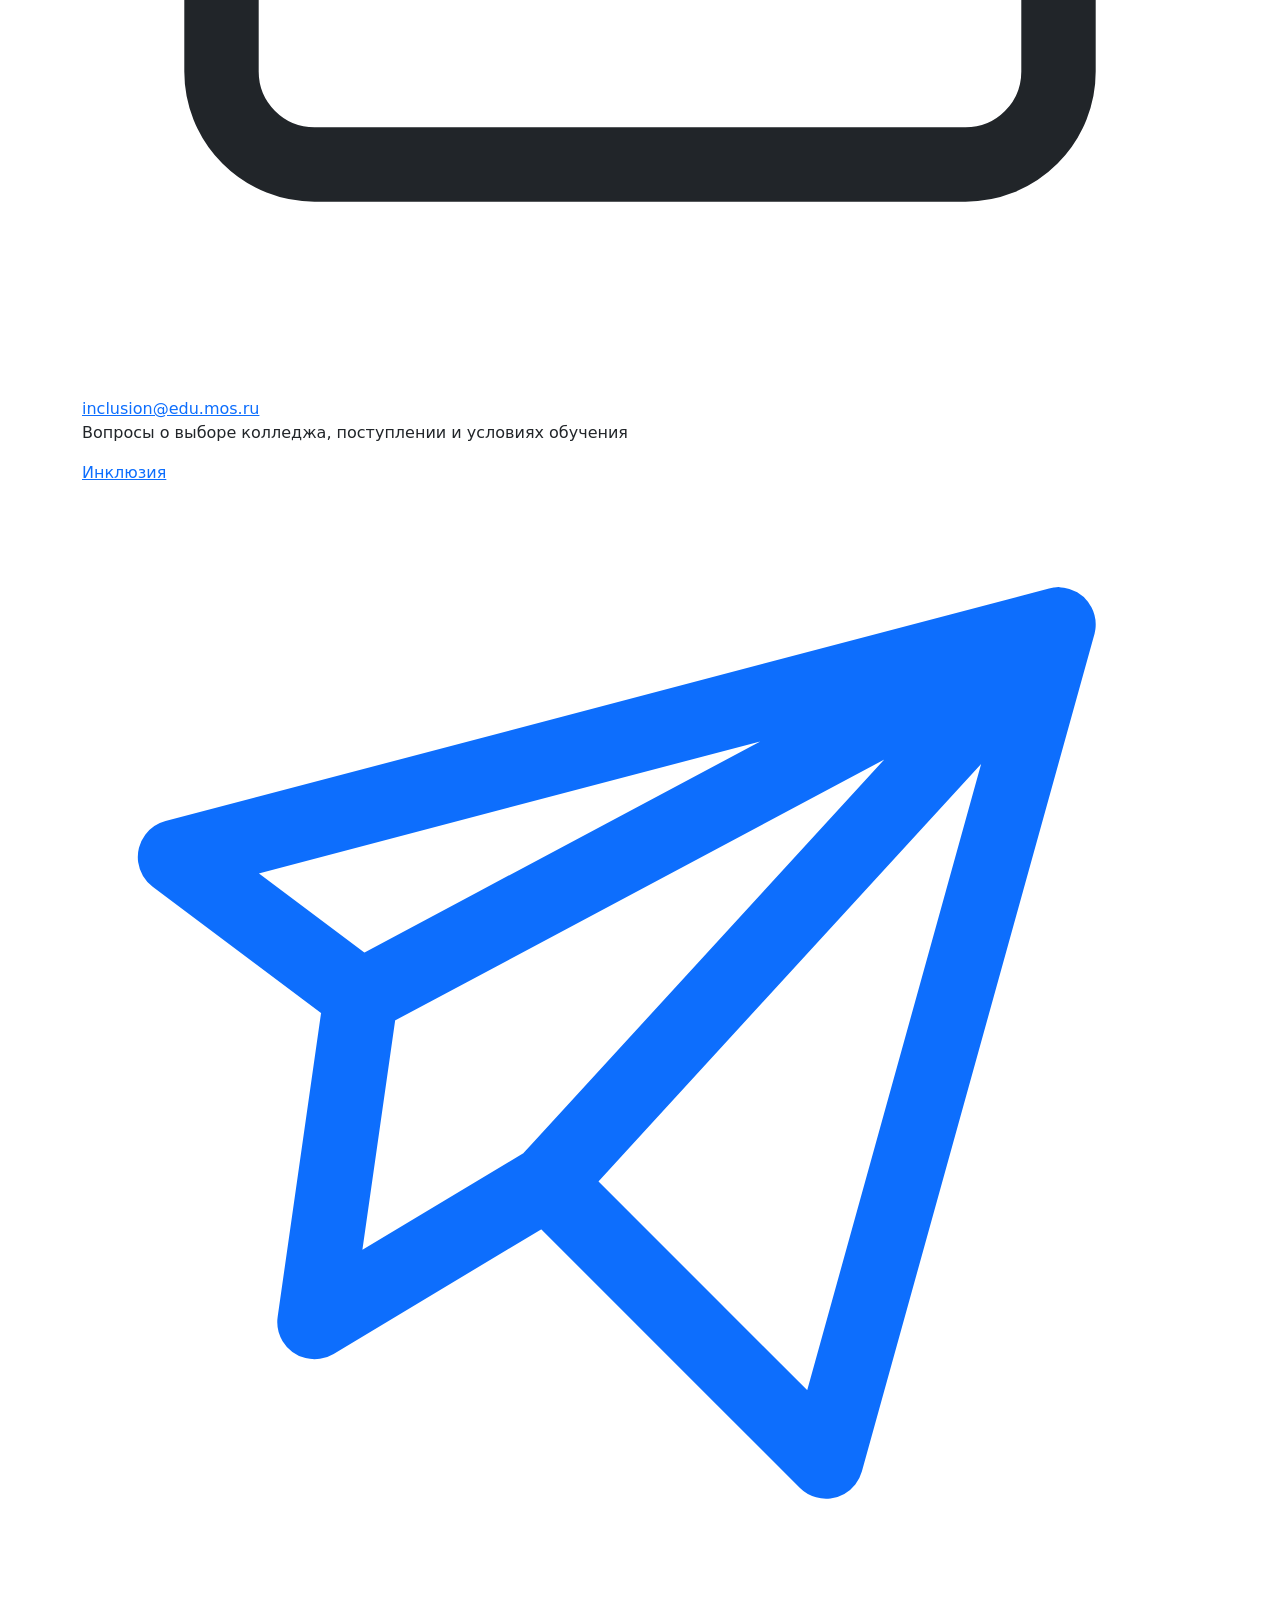
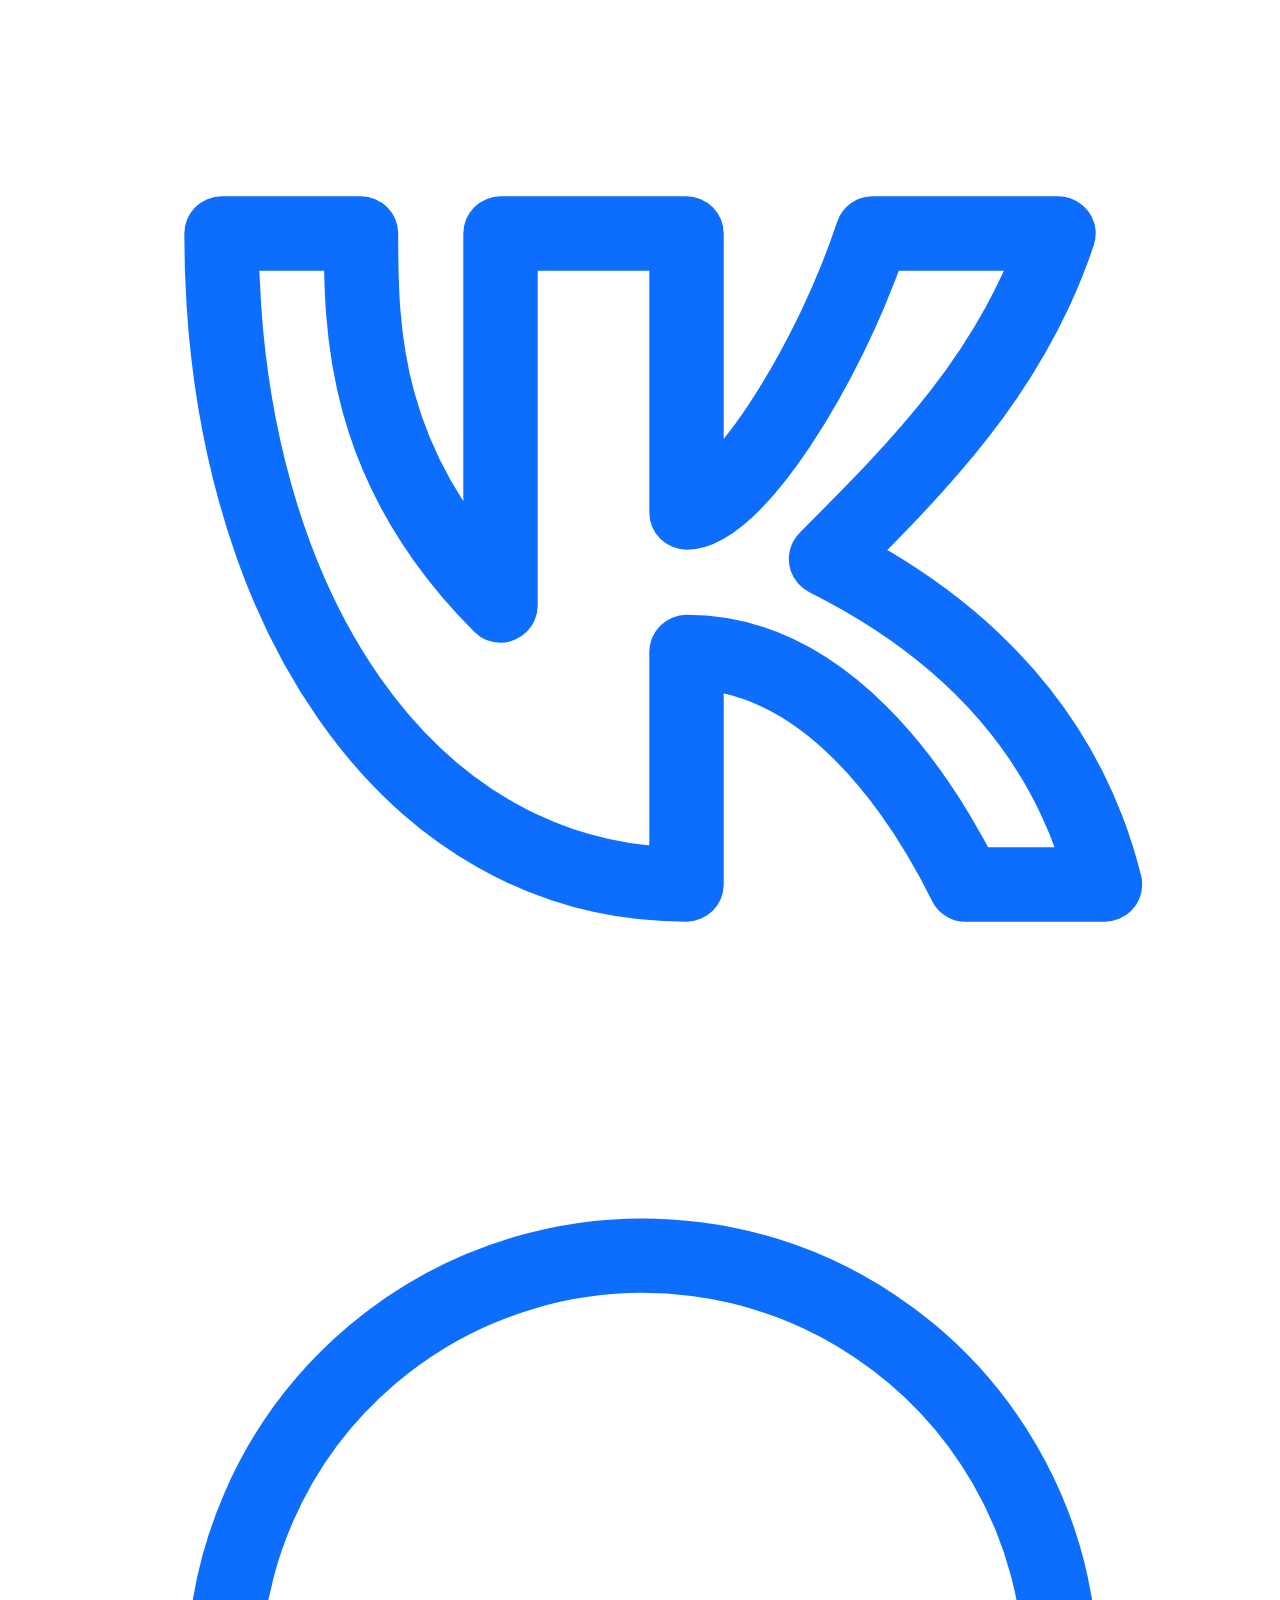
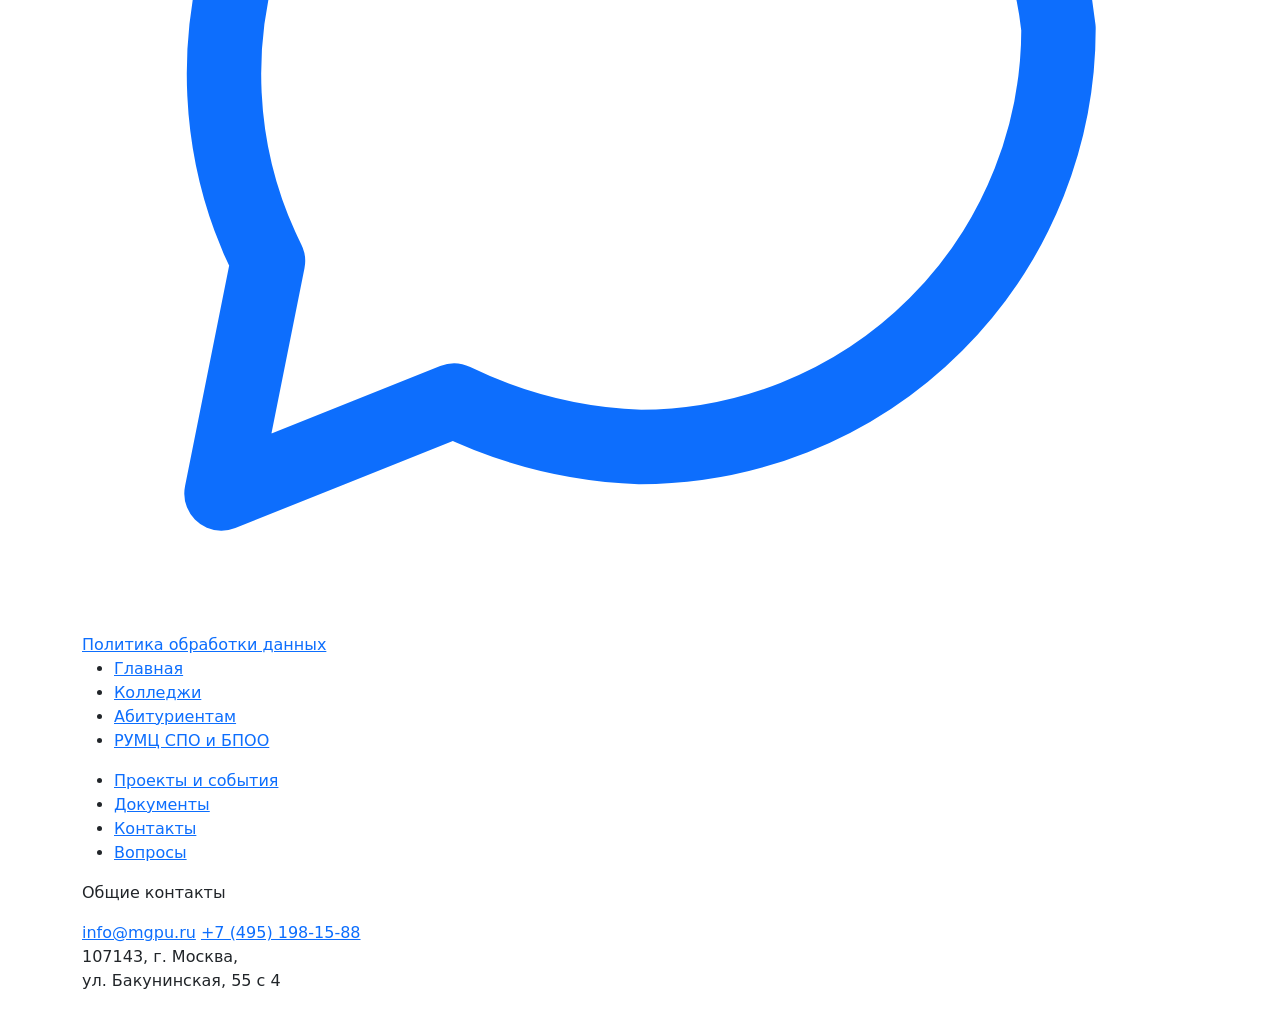
==== commit b747aada: "Правка основной странице + рефактор" ====
--- a/applicants.html
+++ b/applicants.html
@@ -1,89 +1,281 @@
 <!doctype html>
 <html lang="ru">
-<head>
-    <meta charset="utf-8">
-    <meta name="viewport" content="width=device-width, initial-scale=1">
-    <meta name="description" content="Путь к поступлению в колледж: выбор профессии, полезные ресурсы и консультации.">
-    <meta name="theme-color" content="#2d5b58">
-    <title>Абитуриентам — Инклюзия</title>
-    <link rel="icon" href="assets/img/favicon.svg" type="image/svg+xml">
-    <link rel="preload" href="assets/fonts/inter-cyrillic-wght-normal.woff2" as="font" type="font/woff2" crossorigin>
-    <link rel="stylesheet" href="assets/css/bootstrap.min.css">
-    <link rel="stylesheet" href="assets/css/fonts.css">
-    <link rel="stylesheet" href="assets/css/styles.css?v=20261101">
-    <script src="assets/js/bootstrap.bundle.min.js" defer></script>
-    <script src="assets/js/main.js" defer></script>
-    <link rel="stylesheet" href="assets/css/pages.css?v=20261101">
-    <script src="assets/js/pages.js" defer></script>
-</head>
-<body>
-<a class="skip-link" href="#main">Перейти к содержанию</a>
-<header class="site-header">
-    <nav class="navbar navbar-expand-xl site-header__nav" aria-label="Основная навигация">
-        <div class="container">
-            <a class="brand" href="index.html" aria-label="Инклюзия — главная">Инклюзия</a>
-            <button class="navbar-toggler site-header__toggle" type="button" data-bs-toggle="collapse" data-bs-target="#main-nav" aria-controls="main-nav" aria-expanded="false" aria-label="Открыть меню"><span></span><span></span><span></span></button>
-            <div class="collapse navbar-collapse site-header__collapse" id="main-nav">
-                <ul class="navbar-nav site-header__menu">
-                    <li class="nav-item"><a class="nav-link site-header__link" href="index.html">Главная</a></li>
-                    <li class="nav-item"><a class="nav-link site-header__link" href="colleges.html">Колледжи</a></li>
-                    <li class="nav-item"><a class="nav-link site-header__link" href="applicants.html" aria-current="page">Абитуриентам</a></li>
-                    <li class="nav-item"><a class="nav-link site-header__link" href="support.html">РУМЦ СПО и БПОО</a></li>
-                    <li class="nav-item"><a class="nav-link site-header__link" href="events.html">Проекты и события</a></li>
-                    <li class="nav-item"><a class="nav-link site-header__link" href="contacts.html">Контакты</a></li>
-                    <li class="nav-item"><a class="nav-link site-header__link" href="index.html#documents">Документы</a></li>
-                    <li class="nav-item"><a class="nav-link site-header__link" href="index.html#faq">Вопросы</a></li>
-                </ul>
+    <head>
+        <meta charset="utf-8">
+        <meta name="viewport" content="width=device-width, initial-scale=1">
+        <meta name="description" content="Путь к поступлению в колледж: выбор профессии, полезные ресурсы и консультации.">
+        <meta name="theme-color" content="#2d5b58">
+        <title>Абитуриентам — Инклюзия</title>
+        <link rel="icon" href="assets/img/favicon.svg" type="image/svg+xml">
+        <link rel="preload" href="assets/fonts/inter-cyrillic-wght-normal.woff2" as="font" type="font/woff2" crossorigin>
+        <link rel="stylesheet" href="assets/css/bootstrap.min.css">
+        <link rel="stylesheet" href="assets/css/fonts.css">
+        <link rel="stylesheet" href="assets/css/style.css?v=20261102">
+        <script src="assets/js/bootstrap.bundle.min.js" defer></script>
+        <script src="assets/js/main.js" defer></script>
+        <script src="assets/js/pages.js" defer></script>
+    </head>
+    <body>
+        <a class="skip-link" href="#main">Перейти к содержанию</a>
+        <header class="site-header">
+            <nav class="navbar navbar-expand-xl site-header__nav" aria-label="Основная навигация">
+                <div class="container">
+                    <a class="brand" href="index.html" aria-label="Инклюзия — главная">Инклюзия</a>
+                    <button class="navbar-toggler site-header__toggle" type="button" data-bs-toggle="collapse" data-bs-target="#main-nav" aria-controls="main-nav" aria-expanded="false" aria-label="Открыть меню">
+                        <span></span>
+                        <span></span>
+                        <span></span>
+                    </button>
+                    <div class="collapse navbar-collapse site-header__collapse" id="main-nav">
+                        <ul class="navbar-nav site-header__menu">
+                            <li class="nav-item">
+                                <a class="nav-link site-header__link" href="index.html">Главная</a>
+                            </li>
+                            <li class="nav-item">
+                                <a class="nav-link site-header__link" href="colleges.html">Колледжи</a>
+                            </li>
+                            <li class="nav-item">
+                                <a class="nav-link site-header__link" href="applicants.html" aria-current="page">Абитуриентам</a>
+                            </li>
+                            <li class="nav-item">
+                                <a class="nav-link site-header__link" href="support.html">РУМЦ СПО и БПОО</a>
+                            </li>
+                            <li class="nav-item">
+                                <a class="nav-link site-header__link" href="events.html">Проекты и события</a>
+                            </li>
+                            <li class="nav-item">
+                                <a class="nav-link site-header__link" href="contacts.html">Контакты</a>
+                            </li>
+                            <li class="nav-item">
+                                <a class="nav-link site-header__link" href="index.html#documents">Документы</a>
+                            </li>
+                            <li class="nav-item">
+                                <a class="nav-link site-header__link" href="index.html#faq">Вопросы</a>
+                            </li>
+                        </ul>
+                    </div>
+                </div>
+            </nav>
+        </header>
+        <main class="page page--inner" id="main" tabindex="-1">
+            <div class="container">
+                <section class="page-hero page-hero--applicants" aria-labelledby="page-title">
+                    <div class="page-hero__content">
+                        <h1 class="page-hero__title" id="page-title">Абитуриентам</h1>
+                        <p class="page-hero__lead">Ваш путь к выбору профессии<br>и поступлению в колледж.</p>
+                        <p class="page-hero__description">Мы поможем вам шаг за шагом разобраться в профессиях, возможностях обучения и выбрать колледж, который подходит именно вам.</p>
+                        <div class="page-hero__actions">
+                            <a class="button button--primary" href="#admission-journey">С чего начать</a>
+                            <a class="button button--secondary" href="colleges.html">Найти колледж</a>
+                        </div>
+                    </div>
+                    <img class="page-hero__image" src="assets/img/applicants-hero.webp" width="800" height="440" alt="" fetchpriority="high" decoding="async">
+                </section>
+                <section class="section" id="admission-journey" aria-labelledby="journey-title">
+                    <h2 class="section__title" id="journey-title">Ваш путь к поступлению</h2>
+                    <ol class="journey-grid">
+                        <li class="journey-card">
+                            <div class="journey-card__heading">
+                                <span class="journey-card__number" aria-hidden="true">01</span>
+                                <h3>Выберите профессию</h3>
+                            </div>
+                            <p>Определите интересы и познакомьтесь с возможными направлениями обучения.</p>
+                            <a class="button button--secondary" href="#resources">Профориентация</a>
+                        </li>
+                        <li class="journey-card">
+                            <div class="journey-card__heading">
+                                <span class="journey-card__number" aria-hidden="true">02</span>
+                                <h3>Найдите колледж</h3>
+                            </div>
+                            <p>Сравните колледжи и возможности обучения по выбранному направлению.</p>
+                            <a class="button button--secondary" href="colleges.html">Открыть каталог</a>
+                        </li>
+                        <li class="journey-card">
+                            <div class="journey-card__heading">
+                                <span class="journey-card__number" aria-hidden="true">03</span>
+                                <h3>Проверьте условия</h3>
+                            </div>
+                            <p>Уточните требования, специальные условия обучения и ответы на вопросы о поступлении.</p>
+                            <a class="button button--secondary" href="index.html#faq">Вопросы о приёме</a>
+                        </li>
+                        <li class="journey-card">
+                            <div class="journey-card__heading">
+                                <span class="journey-card__number" aria-hidden="true">04</span>
+                                <h3>Подготовьте заявление</h3>
+                            </div>
+                            <p>Уточните у приёмной комиссии сроки, список документов и способ подачи заявления.</p>
+                            <a class="button button--secondary" href="mailto:inclusion@edu.mos.ru?subject=%D0%92%D0%BE%D0%BF%D1%80%D0%BE%D1%81%20%D0%BE%20%D0%BF%D0%BE%D1%81%D1%82%D1%83%D0%BF%D0%BB%D0%B5%D0%BD%D0%B8%D0%B8">Задать вопрос</a>
+                        </li>
+                    </ol>
+                </section>
+                <section class="section" id="resources" aria-labelledby="resources-title">
+                    <h2 class="section__title" id="resources-title">Полезные ресурсы</h2>
+                    <div class="resource-grid">
+                        <article class="resource-card">
+                            <div class="resource-card__visual">
+                                <img class="" src="assets/img/applicants-resource-01.webp" width="160" height="160" alt="" loading="lazy" decoding="async">
+                                <button class="round-link resource-card__button" type="button" data-bs-toggle="modal" data-bs-target="#career-testing">
+                                    <svg class="icon" viewBox="0 0 24 24" fill="none" stroke="currentColor" stroke-width="1.6" stroke-linecap="round" stroke-linejoin="round" aria-hidden="true">
+                                        <path d="M4 12h16m-6-6 6 6-6 6"/>
+                                    </svg>
+                                    <span class="visually-hidden">Профтестирование</span>
+                                </button>
+                            </div>
+                            <h3>Профтестирование</h3>
+                            <p>Пройдите тестирование и узнайте, какие направления и профессии подходят именно вам.</p>
+                        </article>
+                        <article class="resource-card">
+                            <div class="resource-card__visual">
+                                <img class="" src="assets/img/applicants-resource-02.webp" width="160" height="160" alt="" loading="lazy" decoding="async">
+                                <a class="round-link" href="https://inclusion.mcrpo.ru/obrazovanie/obrazovanie_spo/" aria-label="Атлас профессий" target="_blank" rel="noopener noreferrer">
+                                    <svg class="icon" viewBox="0 0 24 24" fill="none" stroke="currentColor" stroke-width="1.6" stroke-linecap="round" stroke-linejoin="round" aria-hidden="true">
+                                        <path d="M4 12h16m-6-6 6 6-6 6"/>
+                                    </svg>
+                                </a>
+                            </div>
+                            <h3>Атлас профессий</h3>
+                            <p>Познакомьтесь с миром профессий: обязанности, условия труда, требования и возможности получения образования</p>
+                        </article>
+                        <article class="resource-card">
+                            <div class="resource-card__visual">
+                                <img class="" src="assets/img/applicants-resource-04.webp" width="160" height="160" alt="" loading="lazy" decoding="async">
+                                <a class="round-link" href="colleges.html" aria-label="Поиск колледжа">
+                                    <svg class="icon" viewBox="0 0 24 24" fill="none" stroke="currentColor" stroke-width="1.6" stroke-linecap="round" stroke-linejoin="round" aria-hidden="true">
+                                        <path d="M4 12h16m-6-6 6 6-6 6"/>
+                                    </svg>
+                                </a>
+                            </div>
+                            <h3>Поиск колледжа</h3>
+                            <p>Узнайте, в каких колледжах можно получить выбранную профессию, изучите программы и условия обучения</p>
+                        </article>
+                        <article class="resource-card">
+                            <div class="resource-card__visual">
+                                <img class="" src="assets/img/applicants-resource-03.webp" width="160" height="160" alt="" loading="lazy" decoding="async">
+                                <a class="round-link" href="events.html" aria-label="Проекты и события">
+                                    <svg class="icon" viewBox="0 0 24 24" fill="none" stroke="currentColor" stroke-width="1.6" stroke-linecap="round" stroke-linejoin="round" aria-hidden="true">
+                                        <path d="M4 12h16m-6-6 6 6-6 6"/>
+                                    </svg>
+                                </a>
+                            </div>
+                            <h3>Проекты и события</h3>
+                            <p>Следите за днями открытых дверей, мастер-классами и другими мероприятиями для абитуриентов</p>
+                        </article>
+                    </div>
+                </section>
+                <section class="section help-panel" aria-labelledby="help-title">
+                    <div class="help-panel__intro">
+                        <h2 id="help-title">Не нашли ответ<br>на свой вопрос?</h2>
+                        <p>Наши специалисты помогут вам разобраться и ответят на все вопросы.</p>
+                        <a class="button button--primary" href="mailto:inclusion@edu.mos.ru?subject=%D0%92%D0%BE%D0%BF%D1%80%D0%BE%D1%81%20%D1%81%D0%BF%D0%B5%D1%86%D0%B8%D0%B0%D0%BB%D0%B8%D1%81%D1%82%D0%B0%D0%BC">Задать вопрос</a>
+                    </div>
+                    <img class="help-panel__image" src="assets/img/help-illustration.webp" width="337" height="225" alt="" loading="lazy" decoding="async">
+                    <div class="help-panel__contacts">
+                        <h3>Консультации</h3>
+                        <div class="contact-item">
+                            <span class="icon-box">
+                                <svg class="icon" viewBox="0 0 24 24" fill="none" stroke="currentColor" stroke-width="1.6" stroke-linecap="round" stroke-linejoin="round" aria-hidden="true">
+                                    <circle cx="12" cy="7" r="4"/>
+                                    <path d="M4 21v-3a8 8 0 0 1 16 0v3"/>
+                                </svg>
+                            </span>
+                            <div>
+                                <p class="contact-item__title">Ольга Олеговна Унгурян</p>
+                                <p class="contact-item__description">Начальник отдела региональных и федеральных образовательных проектов</p>
+                            </div>
+                        </div>
+                        <div class="contact-item">
+                            <span class="icon-box">
+                                <svg class="icon" viewBox="0 0 24 24" fill="none" stroke="currentColor" stroke-width="1.6" stroke-linecap="round" stroke-linejoin="round" aria-hidden="true">
+                                    <rect x="3" y="5" width="18" height="14" rx="2"/>
+                                    <path d="m3 6 9 7 9-7"/>
+                                </svg>
+                            </span>
+                            <div>
+                                <a class="contact-item__title" href="mailto:inclusion@edu.mos.ru">inclusion@edu.mos.ru</a>
+                                <p class="contact-item__description">Вопросы о выборе колледжа, поступлении и условиях обучения</p>
+                            </div>
+                        </div>
+                    </div>
+                </section>
+            </div>
+        </main>
+        <div class="modal fade info-modal" id="career-testing" tabindex="-1" aria-labelledby="career-testing-title" aria-hidden="true">
+            <div class="modal-dialog modal-dialog-centered modal-dialog-scrollable">
+                <div class="modal-content">
+                    <div class="modal-header">
+                        <h2 class="modal-title" id="career-testing-title">Профтестирование</h2>
+                        <button class="info-modal__close" type="button" data-bs-dismiss="modal" aria-label="Закрыть окно">×</button>
+                    </div>
+                    <div class="modal-body">
+                        <p>Чтобы пройти профориентационное тестирование, обратитесь к классному руководителю.</p>
+                    </div>
+                    <div class="modal-footer">
+                        <a class="button button--primary" href="mailto:inclusion@edu.mos.ru?subject=%D0%9F%D1%80%D0%BE%D1%84%D1%82%D0%B5%D1%81%D1%82%D0%B8%D1%80%D0%BE%D0%B2%D0%B0%D0%BD%D0%B8%D0%B5">Задать вопрос</a>
+                        <button class="button button--secondary" type="button" data-bs-dismiss="modal">Закрыть</button>
+                    </div>
+                </div>
             </div>
         </div>
-    </nav>
-</header>
-
-<main class="page page--inner" id="main" tabindex="-1">
-<div class="container">
-<section class="page-hero page-hero--applicants" aria-labelledby="page-title">
-  <div class="page-hero__content">
-    <h1 class="page-hero__title" id="page-title">Абитуриентам</h1>
-    <p class="page-hero__lead">Ваш путь к выбору профессии<br>и поступлению в колледж.</p>
-    <p class="page-hero__description">Мы поможем вам шаг за шагом разобраться в профессиях, возможностях обучения и выбрать колледж, который подходит именно вам.</p>
-    <div class="page-hero__actions"><a class="button button--primary" href="#admission-journey">С чего начать</a><a class="button button--secondary" href="colleges.html">Найти колледж</a></div>
-  </div>
-  <img class="page-hero__image" src="assets/img/applicants-hero.webp" width="800" height="440" alt="" fetchpriority="high" decoding="async">
-</section>
-<section class="section" id="admission-journey" aria-labelledby="journey-title"><h2 class="section__title" id="journey-title">Ваш путь к поступлению</h2><ol class="journey-grid">
-<li class="journey-card"><div class="journey-card__heading"><span class="journey-card__number" aria-hidden="true">01</span><h3>Выберите профессию</h3></div><p>Определите интересы и познакомьтесь с возможными направлениями обучения.</p><a class="button button--secondary" href="#resources">Профориентация</a></li>
-<li class="journey-card"><div class="journey-card__heading"><span class="journey-card__number" aria-hidden="true">02</span><h3>Найдите колледж</h3></div><p>Сравните колледжи и возможности обучения по выбранному направлению.</p><a class="button button--secondary" href="colleges.html">Открыть каталог</a></li>
-<li class="journey-card"><div class="journey-card__heading"><span class="journey-card__number" aria-hidden="true">03</span><h3>Проверьте условия</h3></div><p>Уточните требования, специальные условия обучения и ответы на вопросы о поступлении.</p><a class="button button--secondary" href="index.html#faq">Вопросы о приёме</a></li>
-<li class="journey-card"><div class="journey-card__heading"><span class="journey-card__number" aria-hidden="true">04</span><h3>Подготовьте заявление</h3></div><p>Уточните у приёмной комиссии сроки, список документов и способ подачи заявления.</p><a class="button button--secondary" href="mailto:inclusion@edu.mos.ru?subject=%D0%92%D0%BE%D0%BF%D1%80%D0%BE%D1%81%20%D0%BE%20%D0%BF%D0%BE%D1%81%D1%82%D1%83%D0%BF%D0%BB%D0%B5%D0%BD%D0%B8%D0%B8">Задать вопрос</a></li>
-</ol></section>
-<section class="section" id="resources" aria-labelledby="resources-title"><h2 class="section__title" id="resources-title">Полезные ресурсы</h2><div class="resource-grid">
-<article class="resource-card"><div class="resource-card__visual"><img class="" src="assets/img/applicants-resource-01.webp" width="160" height="160" alt="" loading="lazy" decoding="async"><button class="round-link resource-card__button" type="button" data-bs-toggle="modal" data-bs-target="#career-testing"><svg class="icon" viewBox="0 0 24 24" fill="none" stroke="currentColor" stroke-width="1.6" stroke-linecap="round" stroke-linejoin="round" aria-hidden="true"><path d="M4 12h16m-6-6 6 6-6 6"/></svg><span class="visually-hidden">Профтестирование</span></button></div><h3>Профтестирование</h3><p>Пройдите тестирование и узнайте, какие направления и профессии подходят именно вам.</p></article>
-<article class="resource-card"><div class="resource-card__visual"><img class="" src="assets/img/applicants-resource-02.webp" width="160" height="160" alt="" loading="lazy" decoding="async"><a class="round-link" href="https://inclusion.mcrpo.ru/obrazovanie/obrazovanie_spo/" aria-label="Атлас профессий" target="_blank" rel="noopener noreferrer"><svg class="icon" viewBox="0 0 24 24" fill="none" stroke="currentColor" stroke-width="1.6" stroke-linecap="round" stroke-linejoin="round" aria-hidden="true"><path d="M4 12h16m-6-6 6 6-6 6"/></svg></a></div><h3>Атлас профессий</h3><p>Познакомьтесь с миром профессий: обязанности, условия труда, требования и возможности получения образования</p></article>
-<article class="resource-card"><div class="resource-card__visual"><img class="" src="assets/img/applicants-resource-04.webp" width="160" height="160" alt="" loading="lazy" decoding="async"><a class="round-link" href="colleges.html" aria-label="Поиск колледжа"><svg class="icon" viewBox="0 0 24 24" fill="none" stroke="currentColor" stroke-width="1.6" stroke-linecap="round" stroke-linejoin="round" aria-hidden="true"><path d="M4 12h16m-6-6 6 6-6 6"/></svg></a></div><h3>Поиск колледжа</h3><p>Узнайте, в каких колледжах можно получить выбранную профессию, изучите программы и условия обучения</p></article>
-<article class="resource-card"><div class="resource-card__visual"><img class="" src="assets/img/applicants-resource-03.webp" width="160" height="160" alt="" loading="lazy" decoding="async"><a class="round-link" href="events.html" aria-label="Проекты и события"><svg class="icon" viewBox="0 0 24 24" fill="none" stroke="currentColor" stroke-width="1.6" stroke-linecap="round" stroke-linejoin="round" aria-hidden="true"><path d="M4 12h16m-6-6 6 6-6 6"/></svg></a></div><h3>Проекты и события</h3><p>Следите за днями открытых дверей, мастер-классами и другими мероприятиями для абитуриентов</p></article>
-</div></section>
-<section class="section help-panel" aria-labelledby="help-title">
-  <div class="help-panel__intro"><h2 id="help-title">Не нашли ответ<br>на свой вопрос?</h2><p>Наши специалисты помогут вам разобраться и ответят на все вопросы.</p><a class="button button--primary" href="mailto:inclusion@edu.mos.ru?subject=%D0%92%D0%BE%D0%BF%D1%80%D0%BE%D1%81%20%D1%81%D0%BF%D0%B5%D1%86%D0%B8%D0%B0%D0%BB%D0%B8%D1%81%D1%82%D0%B0%D0%BC">Задать вопрос</a></div>
-  <img class="help-panel__image" src="assets/img/help-illustration.webp" width="337" height="225" alt="" loading="lazy" decoding="async">
-  <div class="help-panel__contacts"><h3>Консультации</h3>
-    <div class="contact-item"><span class="icon-box"><svg class="icon" viewBox="0 0 24 24" fill="none" stroke="currentColor" stroke-width="1.6" stroke-linecap="round" stroke-linejoin="round" aria-hidden="true"><circle cx="12" cy="7" r="4"/><path d="M4 21v-3a8 8 0 0 1 16 0v3"/></svg></span><div><p class="contact-item__title">Ольга Олеговна Унгурян</p><p class="contact-item__description">Начальник отдела региональных и федеральных образовательных проектов</p></div></div>
-    <div class="contact-item"><span class="icon-box"><svg class="icon" viewBox="0 0 24 24" fill="none" stroke="currentColor" stroke-width="1.6" stroke-linecap="round" stroke-linejoin="round" aria-hidden="true"><rect x="3" y="5" width="18" height="14" rx="2"/><path d="m3 6 9 7 9-7"/></svg></span><div><a class="contact-item__title" href="mailto:inclusion@edu.mos.ru">inclusion@edu.mos.ru</a><p class="contact-item__description">Вопросы о выборе колледжа, поступлении и условиях обучения</p></div></div>
-  </div>
-</section>
-</div>
-</main>
-<div class="modal fade info-modal" id="career-testing" tabindex="-1" aria-labelledby="career-testing-title" aria-hidden="true">
-  <div class="modal-dialog modal-dialog-centered modal-dialog-scrollable"><div class="modal-content">
-    <div class="modal-header"><h2 class="modal-title" id="career-testing-title">Профтестирование</h2><button class="info-modal__close" type="button" data-bs-dismiss="modal" aria-label="Закрыть окно">×</button></div>
-    <div class="modal-body"><p>Чтобы пройти профориентационное тестирование, обратитесь к классному руководителю.</p></div>
-    <div class="modal-footer"><a class="button button--primary" href="mailto:inclusion@edu.mos.ru?subject=%D0%9F%D1%80%D0%BE%D1%84%D1%82%D0%B5%D1%81%D1%82%D0%B8%D1%80%D0%BE%D0%B2%D0%B0%D0%BD%D0%B8%D0%B5">Задать вопрос</a><button class="button button--secondary" type="button" data-bs-dismiss="modal">Закрыть</button></div>
-  </div></div>
-</div>
-<footer class="site-footer"><div class="container site-footer__inner"><div class="site-footer__brand"><a class="brand" href="index.html">Инклюзия</a><div class="site-footer__socials" aria-label="Социальные сети">
-<a class="round-link" role="link" aria-disabled="true" title="Ссылка готовится к публикации" aria-label="Telegram"><svg class="icon" viewBox="0 0 24 24" fill="none" stroke="currentColor" stroke-width="1.6" stroke-linecap="round" stroke-linejoin="round" aria-hidden="true"><path d="m21 3-5 18-6-6-5 3 1-7-4-3 19-5Zm-15 8L21 3 10 15"/></svg></a>
-<a class="round-link" role="link" aria-disabled="true" title="Ссылка готовится к публикации" aria-label="ВКонтакте"><svg class="icon" viewBox="0 0 24 24" fill="none" stroke="currentColor" stroke-width="1.6" stroke-linecap="round" stroke-linejoin="round" aria-hidden="true"><path d="M3 5c0 8 4 14 10 14v-5c3 0 5 3 6 5h3c-1-4-4-6-6-7 2-2 4-4 5-7h-4c-1 3-3 6-4 6V5H9v8C6 10 6 7 6 5Z"/></svg></a>
-<a class="round-link" role="link" aria-disabled="true" title="Ссылка готовится к публикации" aria-label="Мессенджер"><svg class="icon" viewBox="0 0 24 24" fill="none" stroke="currentColor" stroke-width="1.6" stroke-linecap="round" stroke-linejoin="round" aria-hidden="true"><path d="M21 11a9 9 0 0 1-9 9 10 10 0 0 1-4-1l-5 2 1-5a9 9 0 1 1 17-5Z"/></svg></a>
-</div><a class="site-footer__privacy" role="link" aria-disabled="true" data-page="privacy.html">Политика обработки данных</a></div><nav class="site-footer__nav" aria-label="Навигация в подвале">
-<ul class="site-footer__list"><li><a class="site-footer__link" href="index.html">Главная</a></li><li><a class="site-footer__link" href="colleges.html">Колледжи</a></li><li><a class="site-footer__link" href="applicants.html" aria-current="page">Абитуриентам</a></li><li><a class="site-footer__link" href="support.html">РУМЦ СПО и БПОО</a></li></ul>
-<ul class="site-footer__list"><li><a class="site-footer__link" href="events.html">Проекты и события</a></li><li><a class="site-footer__link" href="index.html#documents">Документы</a></li><li><a class="site-footer__link" href="contacts.html">Контакты</a></li><li><a class="site-footer__link" href="index.html#faq">Вопросы</a></li></ul>
-</nav><address class="site-footer__contacts"><p class="site-footer__caption">Общие контакты</p><a href="mailto:info@mgpu.ru">info@mgpu.ru</a><a href="tel:+74951981588">+7 (495) 198-15-88</a><p>107143, г. Москва,<br>ул. Бакунинская, 55 с 4</p></address></div></footer></body></html>+        <footer class="site-footer">
+            <div class="container site-footer__inner">
+                <div class="site-footer__brand">
+                    <a class="brand" href="index.html">Инклюзия</a>
+                    <div class="site-footer__socials" aria-label="Социальные сети">
+                        <a class="round-link" role="link" aria-disabled="true" title="Ссылка готовится к публикации" aria-label="Telegram">
+                            <svg class="icon" viewBox="0 0 24 24" fill="none" stroke="currentColor" stroke-width="1.6" stroke-linecap="round" stroke-linejoin="round" aria-hidden="true">
+                                <path d="m21 3-5 18-6-6-5 3 1-7-4-3 19-5Zm-15 8L21 3 10 15"/>
+                            </svg>
+                        </a>
+                        <a class="round-link" role="link" aria-disabled="true" title="Ссылка готовится к публикации" aria-label="ВКонтакте">
+                            <svg class="icon" viewBox="0 0 24 24" fill="none" stroke="currentColor" stroke-width="1.6" stroke-linecap="round" stroke-linejoin="round" aria-hidden="true">
+                                <path d="M3 5c0 8 4 14 10 14v-5c3 0 5 3 6 5h3c-1-4-4-6-6-7 2-2 4-4 5-7h-4c-1 3-3 6-4 6V5H9v8C6 10 6 7 6 5Z"/>
+                            </svg>
+                        </a>
+                        <a class="round-link" role="link" aria-disabled="true" title="Ссылка готовится к публикации" aria-label="Мессенджер">
+                            <svg class="icon" viewBox="0 0 24 24" fill="none" stroke="currentColor" stroke-width="1.6" stroke-linecap="round" stroke-linejoin="round" aria-hidden="true">
+                                <path d="M21 11a9 9 0 0 1-9 9 10 10 0 0 1-4-1l-5 2 1-5a9 9 0 1 1 17-5Z"/>
+                            </svg>
+                        </a>
+                    </div>
+                    <a class="site-footer__privacy" role="link" aria-disabled="true" data-page="privacy.html">Политика обработки данных</a>
+                </div>
+                <nav class="site-footer__nav" aria-label="Навигация в подвале">
+                    <ul class="site-footer__list">
+                        <li>
+                            <a class="site-footer__link" href="index.html">Главная</a>
+                        </li>
+                        <li>
+                            <a class="site-footer__link" href="colleges.html">Колледжи</a>
+                        </li>
+                        <li>
+                            <a class="site-footer__link" href="applicants.html" aria-current="page">Абитуриентам</a>
+                        </li>
+                        <li>
+                            <a class="site-footer__link" href="support.html">РУМЦ СПО и БПОО</a>
+                        </li>
+                    </ul>
+                    <ul class="site-footer__list">
+                        <li>
+                            <a class="site-footer__link" href="events.html">Проекты и события</a>
+                        </li>
+                        <li>
+                            <a class="site-footer__link" href="index.html#documents">Документы</a>
+                        </li>
+                        <li>
+                            <a class="site-footer__link" href="contacts.html">Контакты</a>
+                        </li>
+                        <li>
+                            <a class="site-footer__link" href="index.html#faq">Вопросы</a>
+                        </li>
+                    </ul>
+                </nav>
+                <address class="site-footer__contacts">
+                    <p class="site-footer__caption">Общие контакты</p>
+                    <a href="mailto:info@mgpu.ru">info@mgpu.ru</a>
+                    <a href="tel:+74951981588">+7 (495) 198-15-88</a>
+                    <p>107143, г. Москва,<br>ул. Бакунинская, 55 с 4</p>
+                </address>
+            </div>
+        </footer>
+    </body>
+</html>
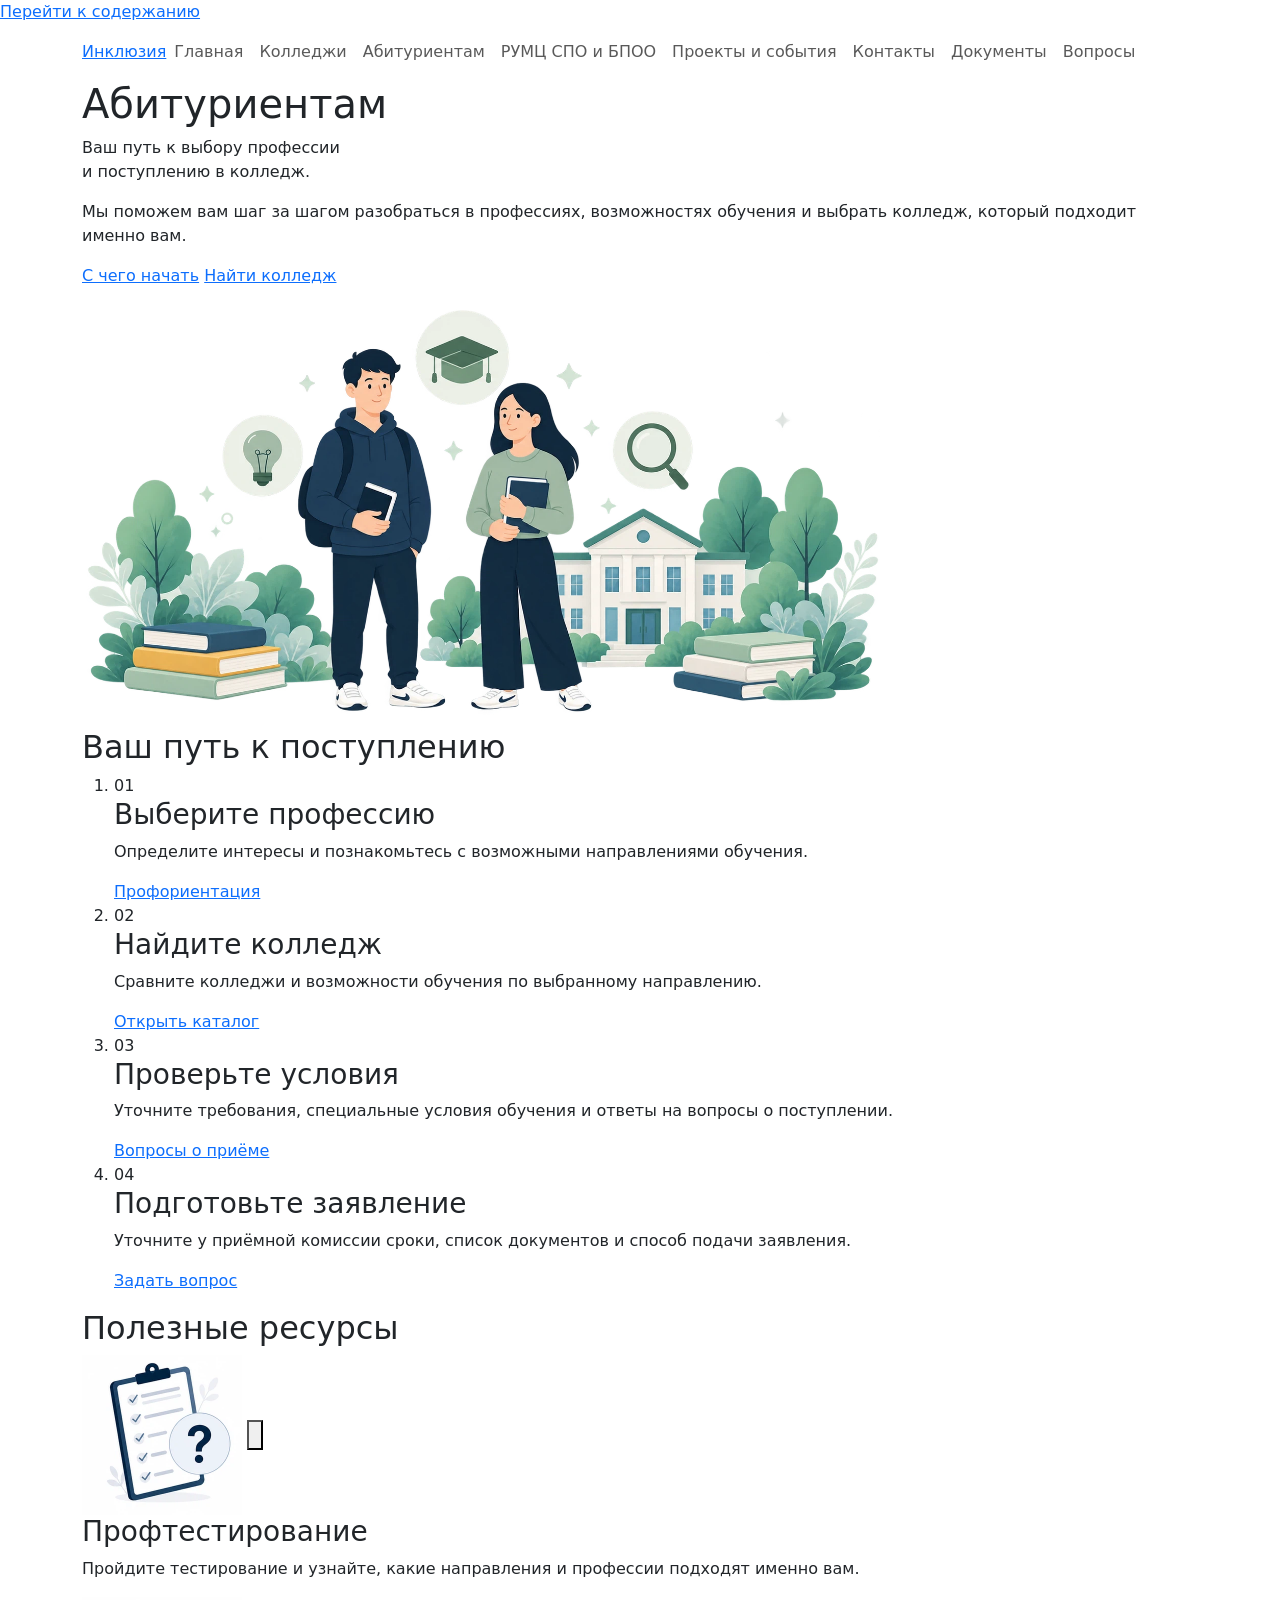
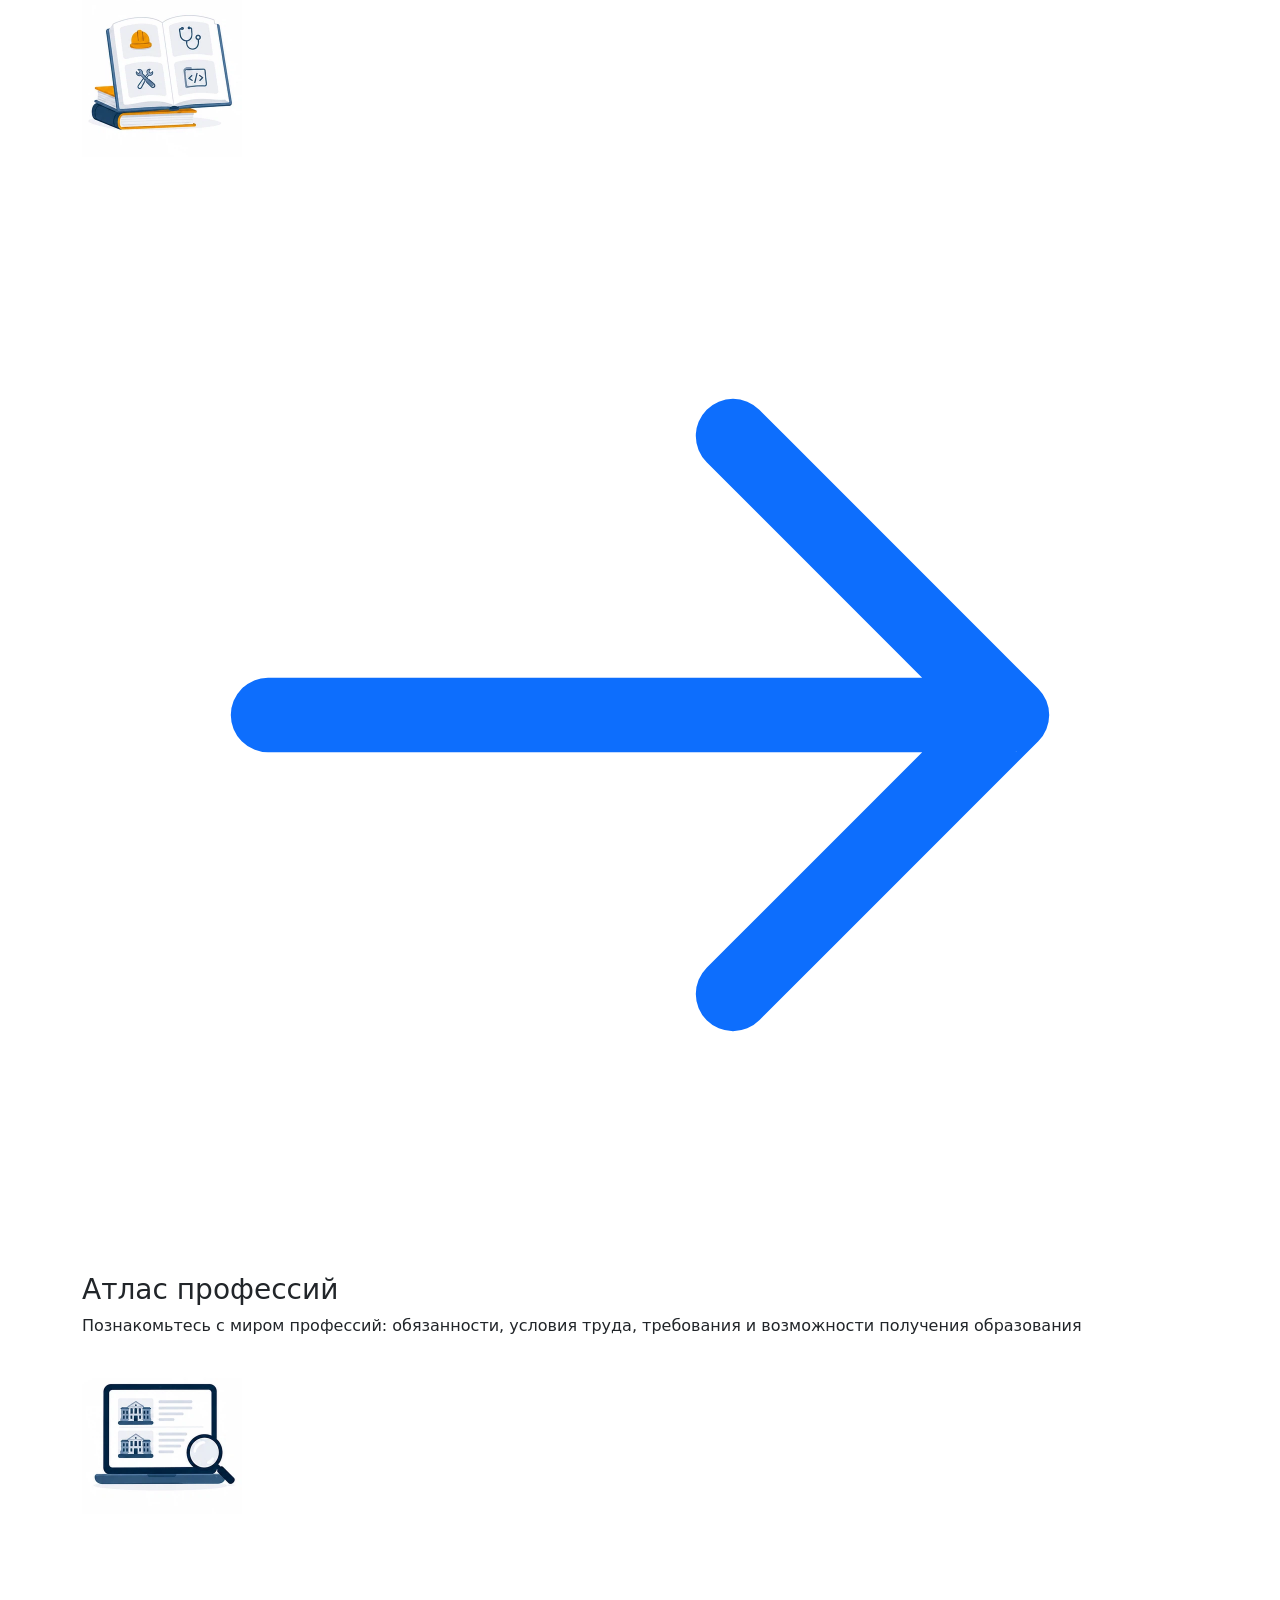
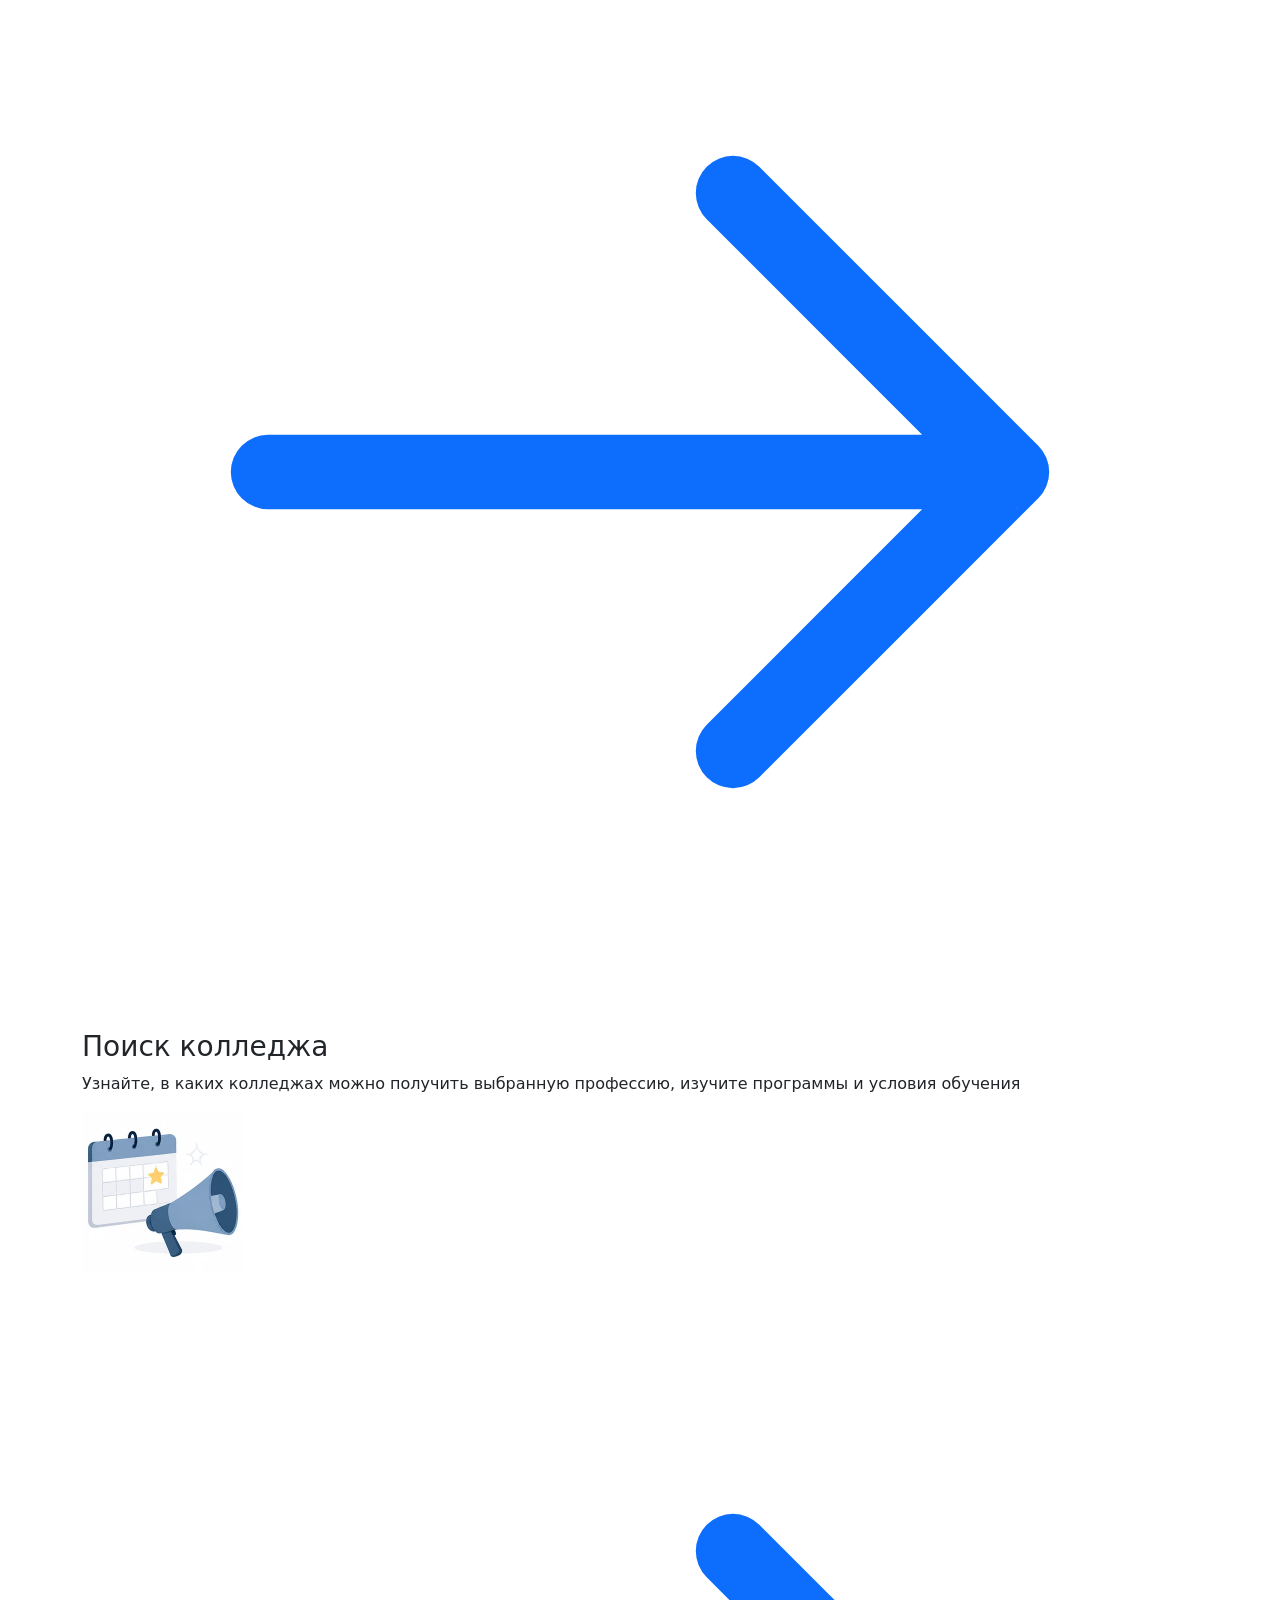
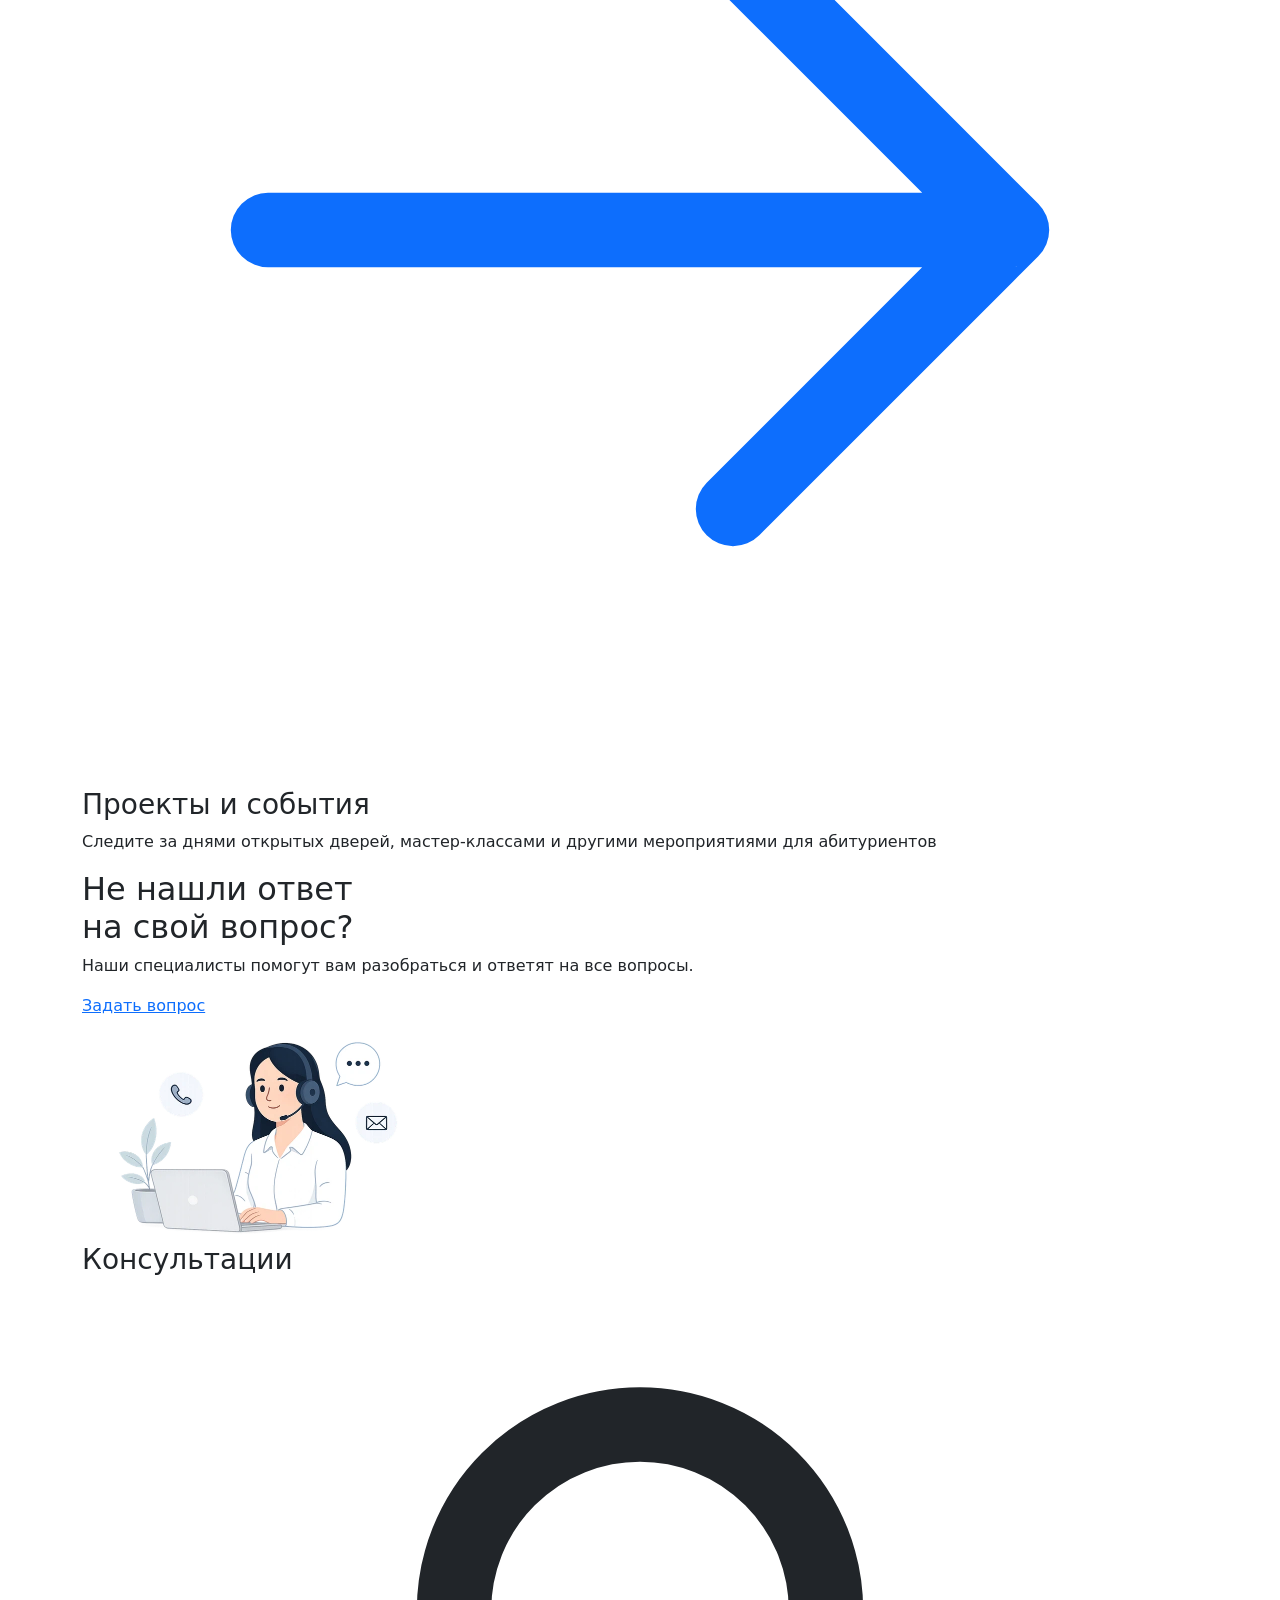
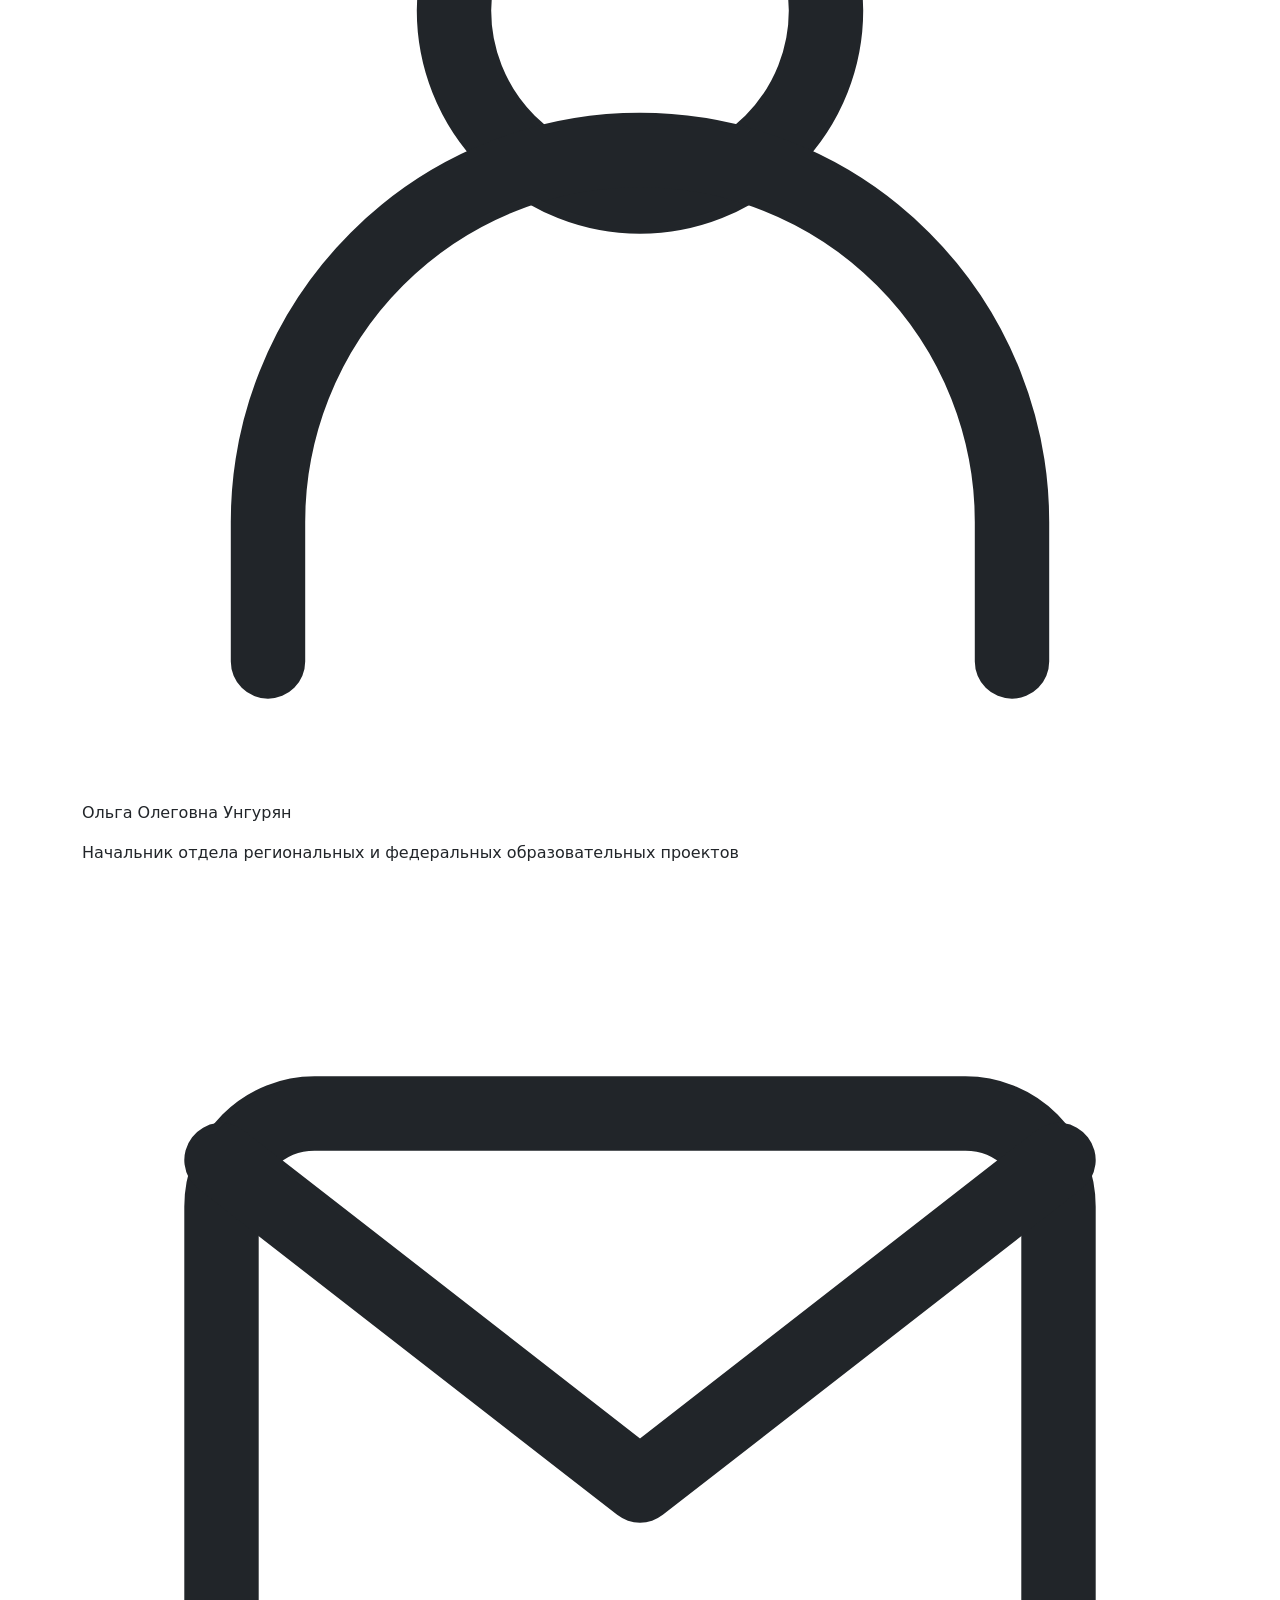
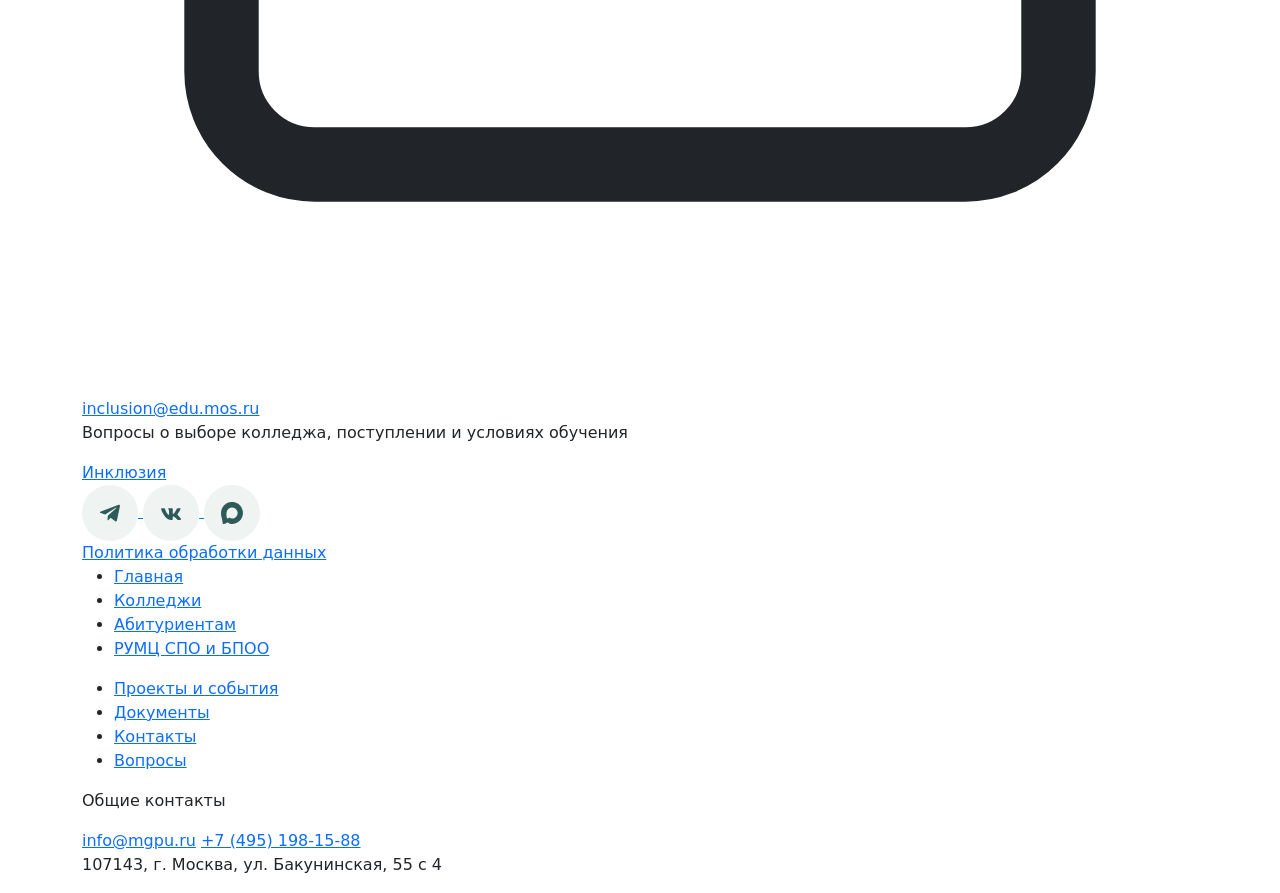
==== commit 68f18033: "Страница Колледжей" ====
--- a/applicants.html
+++ b/applicants.html
@@ -221,20 +221,14 @@
                 <div class="site-footer__brand">
                     <a class="brand" href="index.html">Инклюзия</a>
                     <div class="site-footer__socials" aria-label="Социальные сети">
-                        <a class="round-link" role="link" aria-disabled="true" title="Ссылка готовится к публикации" aria-label="Telegram">
-                            <svg class="icon" viewBox="0 0 24 24" fill="none" stroke="currentColor" stroke-width="1.6" stroke-linecap="round" stroke-linejoin="round" aria-hidden="true">
-                                <path d="m21 3-5 18-6-6-5 3 1-7-4-3 19-5Zm-15 8L21 3 10 15"/>
-                            </svg>
+                        <a class="round-link" role="link" aria-disabled="true"  aria-label="Telegram">
+                            <img alt="" src="assets/img/Telegram.svg">
                         </a>
-                        <a class="round-link" role="link" aria-disabled="true" title="Ссылка готовится к публикации" aria-label="ВКонтакте">
-                            <svg class="icon" viewBox="0 0 24 24" fill="none" stroke="currentColor" stroke-width="1.6" stroke-linecap="round" stroke-linejoin="round" aria-hidden="true">
-                                <path d="M3 5c0 8 4 14 10 14v-5c3 0 5 3 6 5h3c-1-4-4-6-6-7 2-2 4-4 5-7h-4c-1 3-3 6-4 6V5H9v8C6 10 6 7 6 5Z"/>
-                            </svg>
+                        <a class="round-link" role="link" aria-disabled="true" aria-label="ВКонтакте">
+                            <img alt="" src="assets/img/VK.svg">
                         </a>
-                        <a class="round-link" role="link" aria-disabled="true" title="Ссылка готовится к публикации" aria-label="Мессенджер">
-                            <svg class="icon" viewBox="0 0 24 24" fill="none" stroke="currentColor" stroke-width="1.6" stroke-linecap="round" stroke-linejoin="round" aria-hidden="true">
-                                <path d="M21 11a9 9 0 0 1-9 9 10 10 0 0 1-4-1l-5 2 1-5a9 9 0 1 1 17-5Z"/>
-                            </svg>
+                        <a class="round-link" role="link" aria-disabled="true"  aria-label="Макс">
+                            <img alt="" src="assets/img/Messenger.svg">
                         </a>
                     </div>
                     <a class="site-footer__privacy" role="link" aria-disabled="true" data-page="privacy.html">Политика обработки данных</a>
@@ -273,7 +267,7 @@
                     <p class="site-footer__caption">Общие контакты</p>
                     <a href="mailto:info@mgpu.ru">info@mgpu.ru</a>
                     <a href="tel:+74951981588">+7 (495) 198-15-88</a>
-                    <p>107143, г. Москва,<br>ул. Бакунинская, 55 с 4</p>
+                    <p>107143, г. Москва, ул. Бакунинская, 55 с 4</p>
                 </address>
             </div>
         </footer>
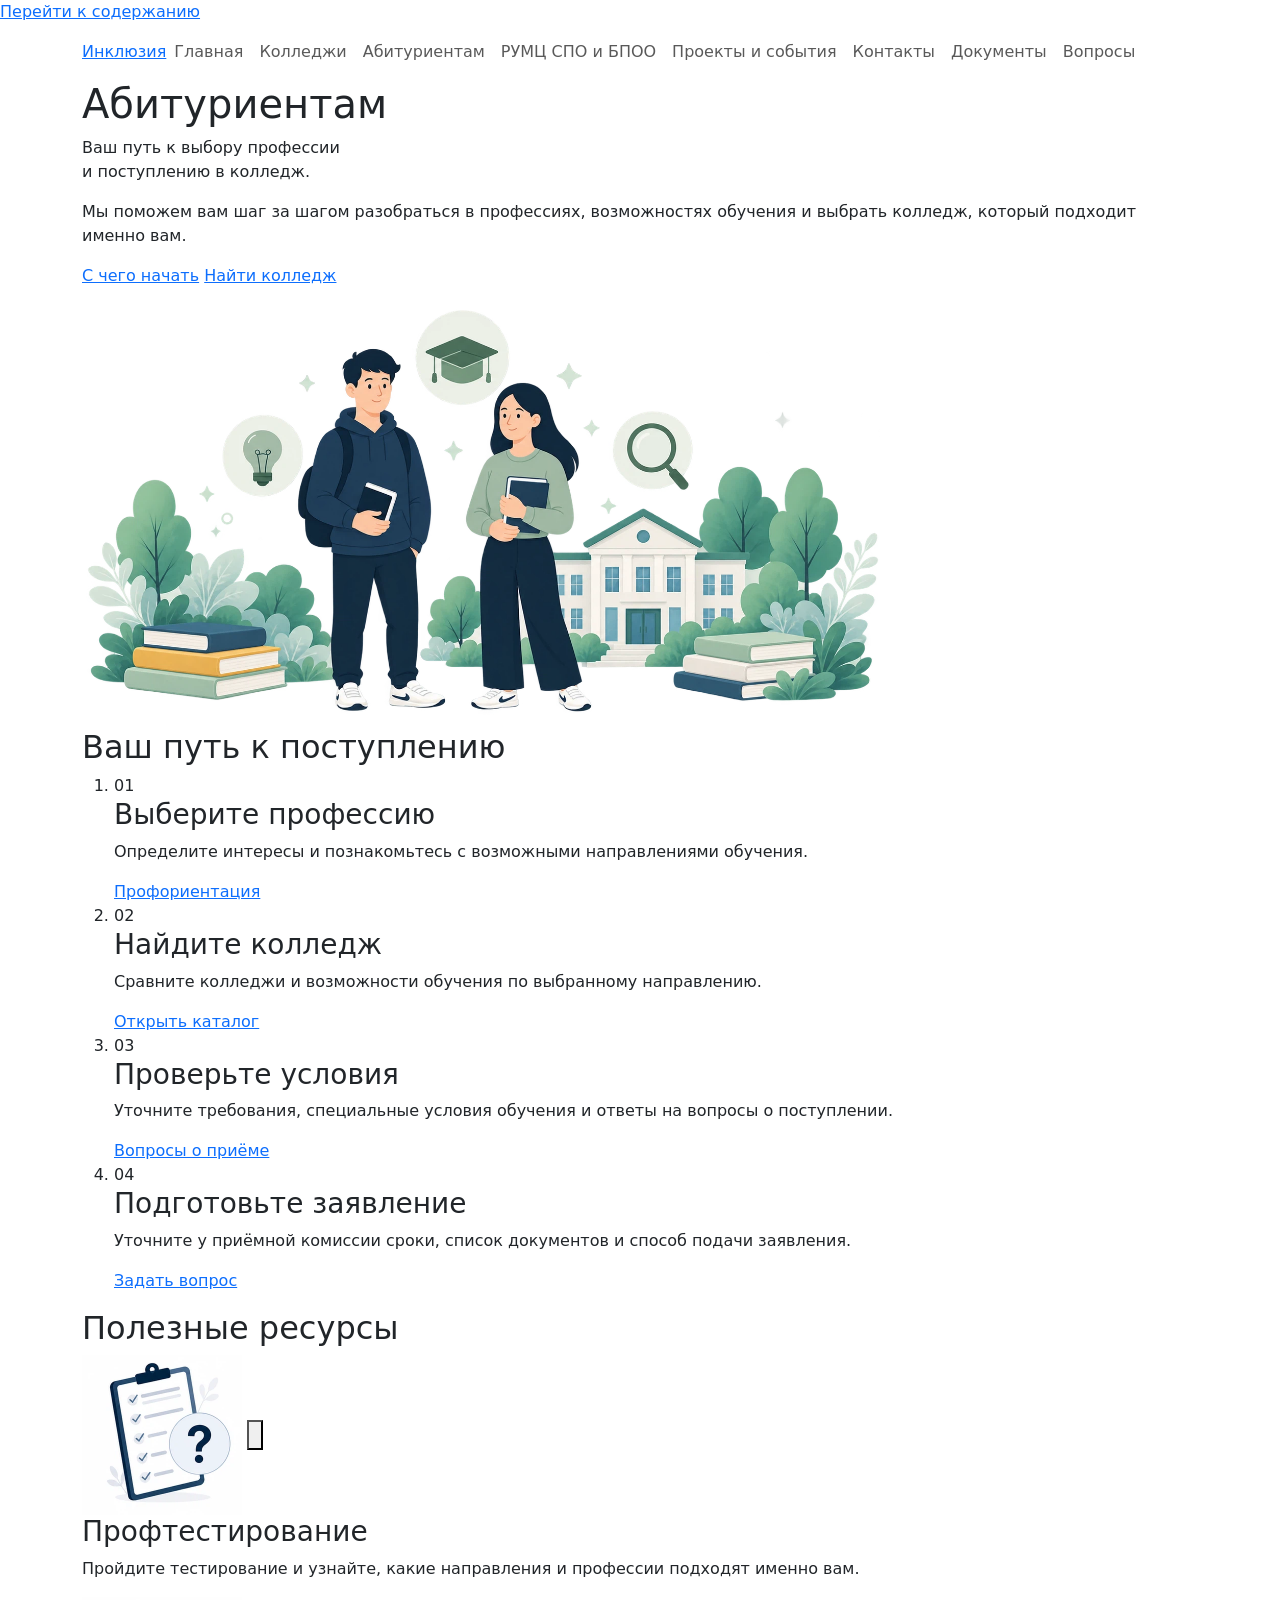
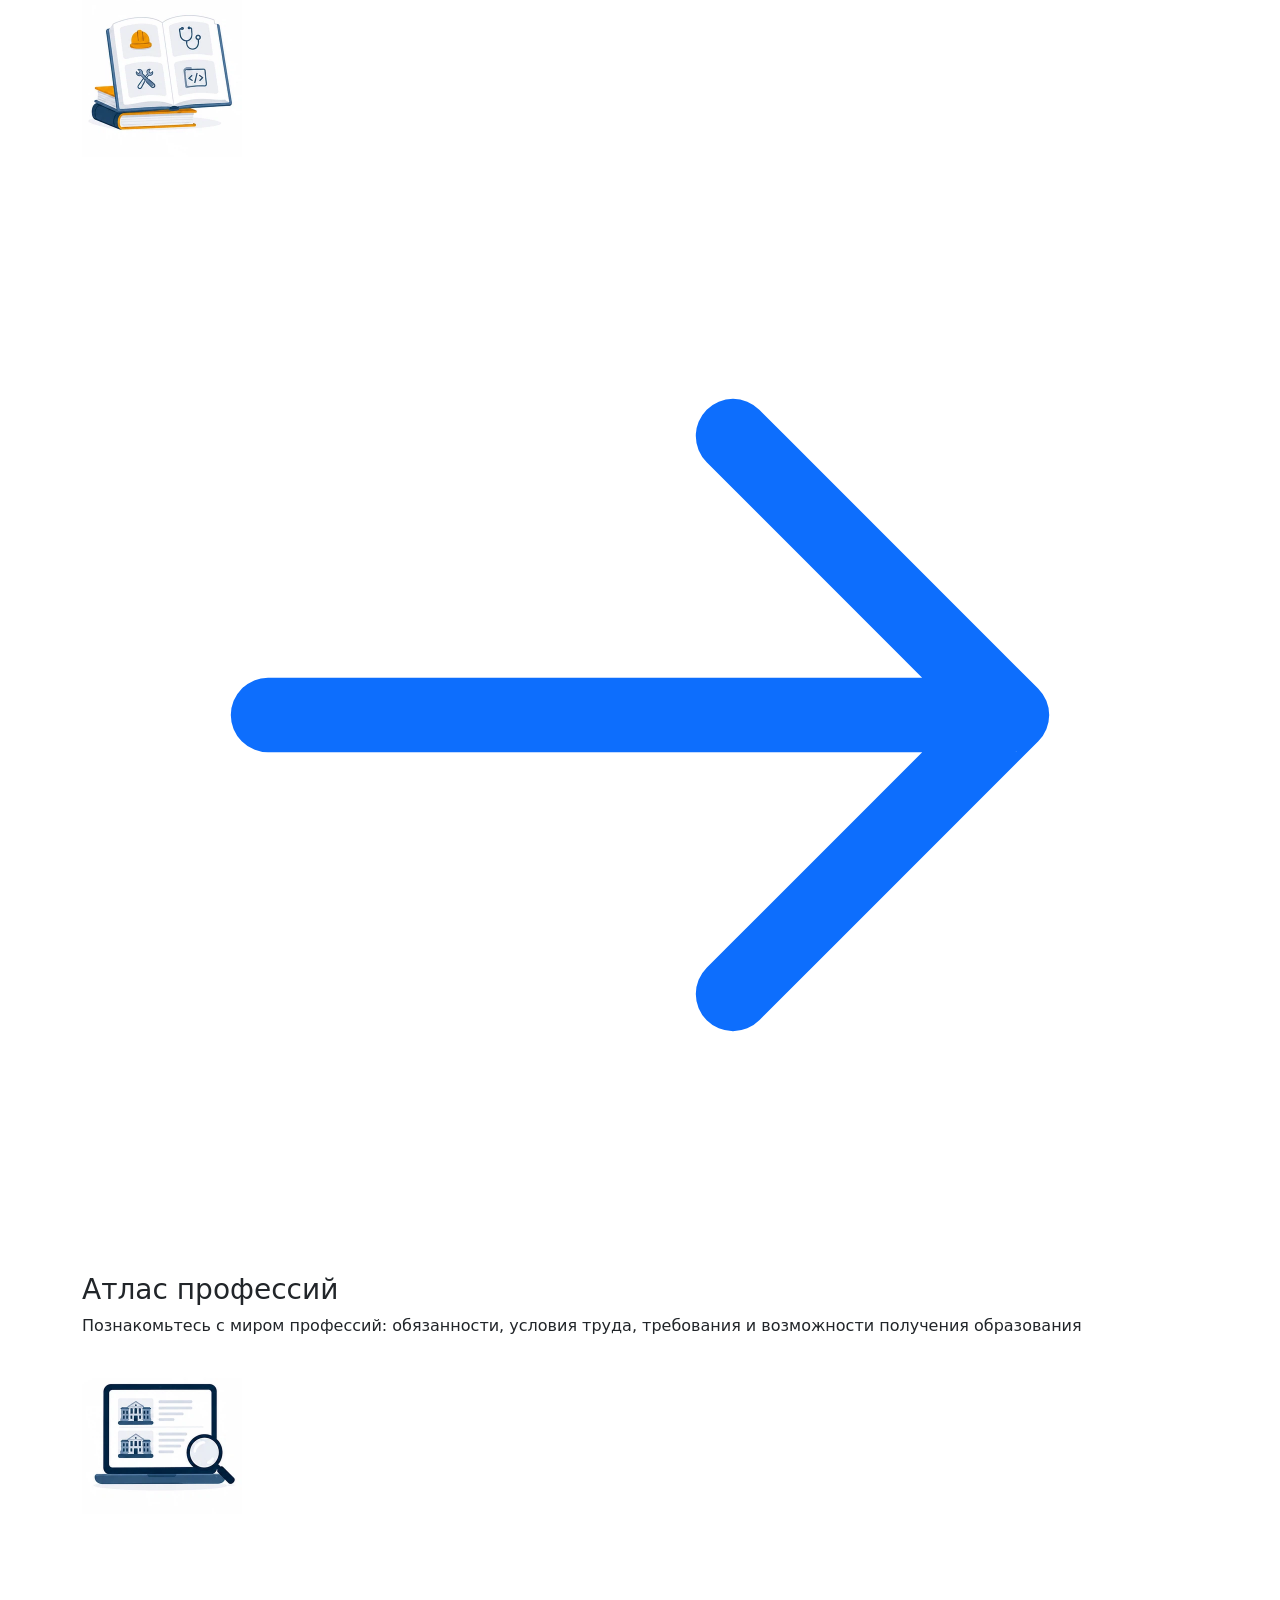
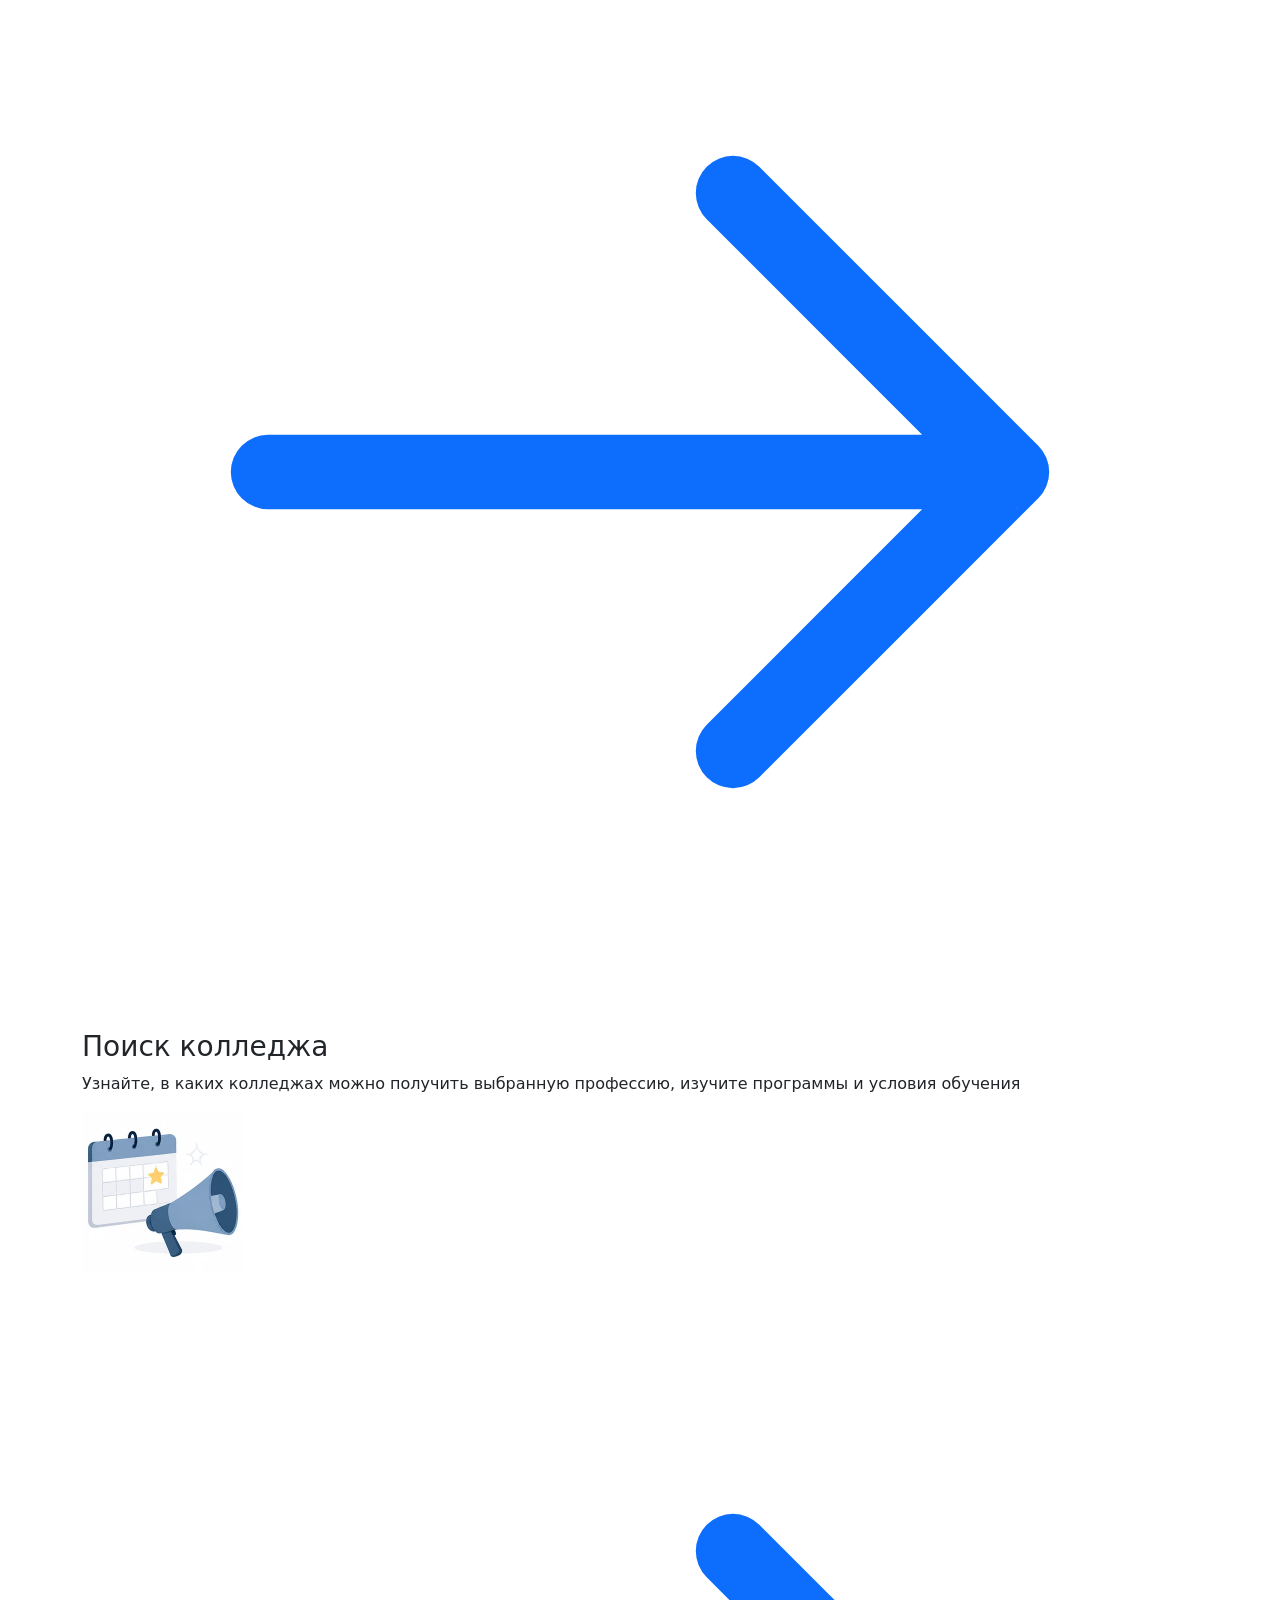
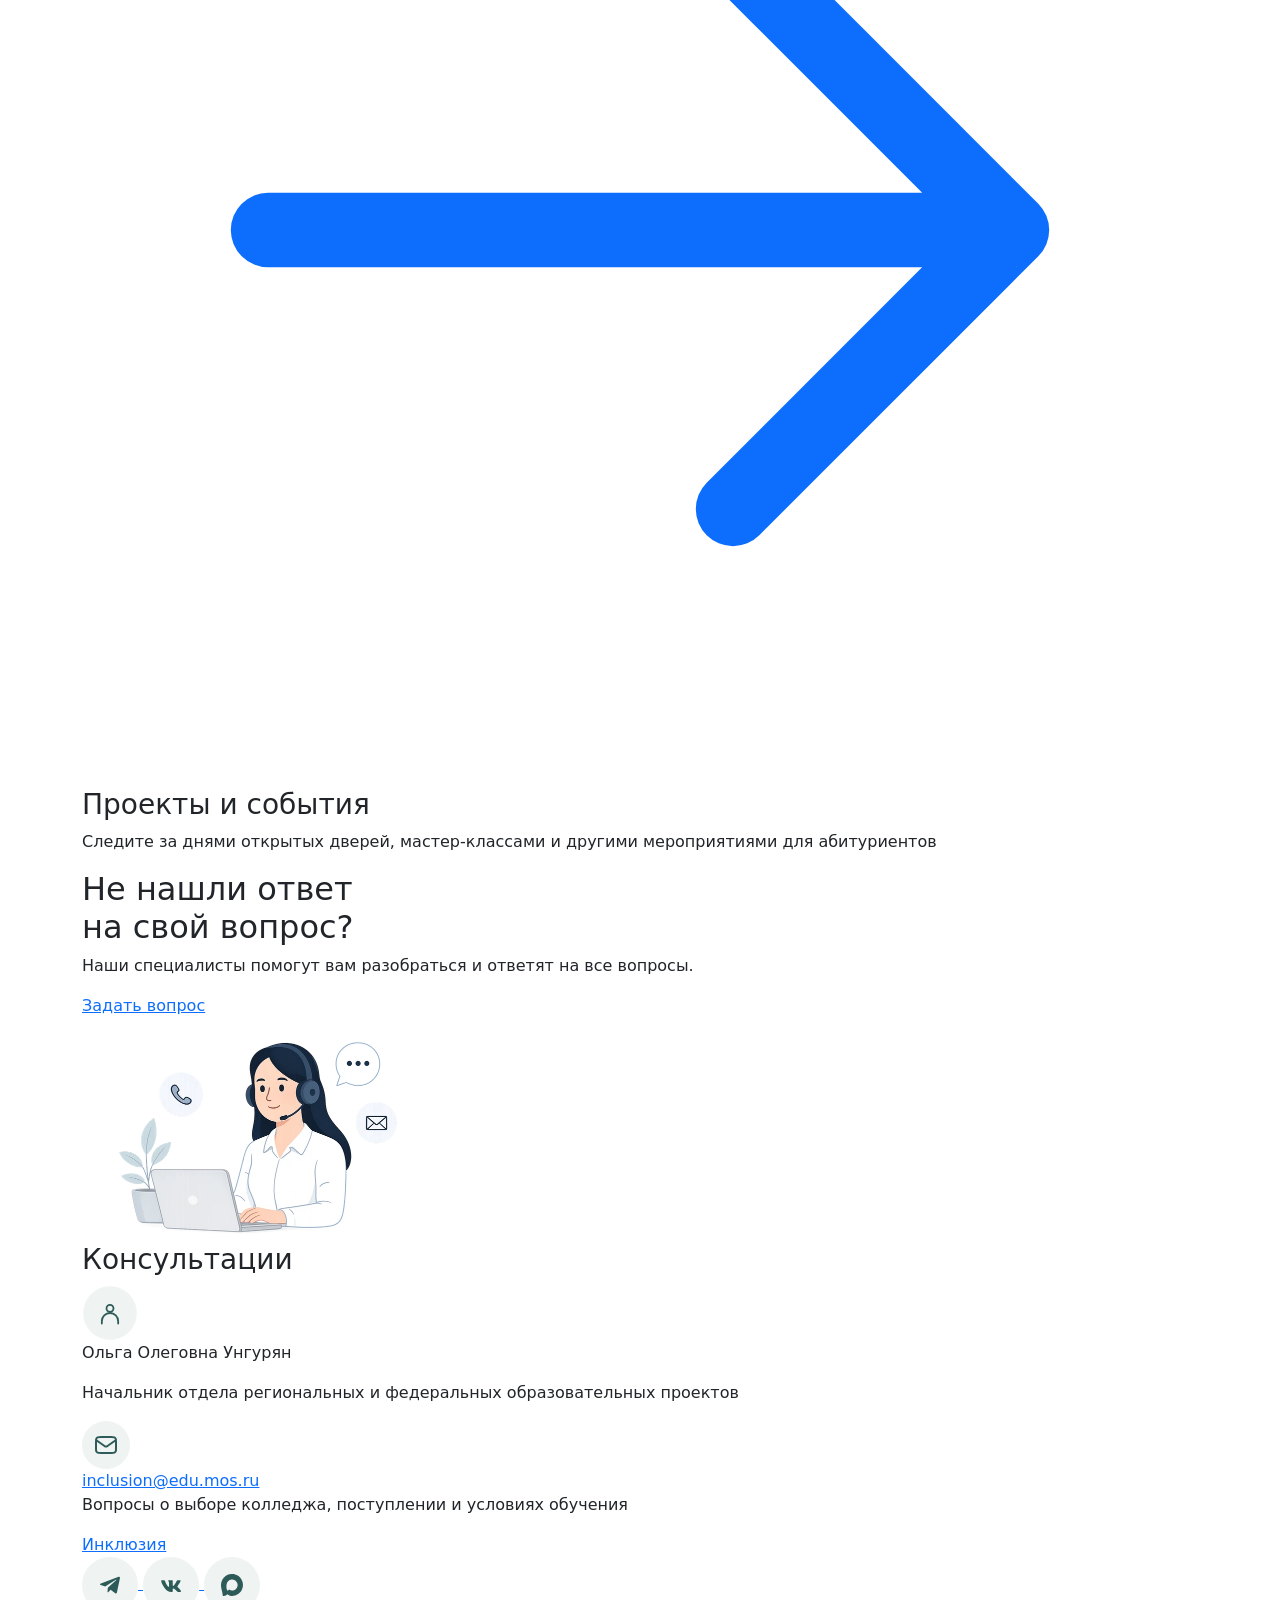
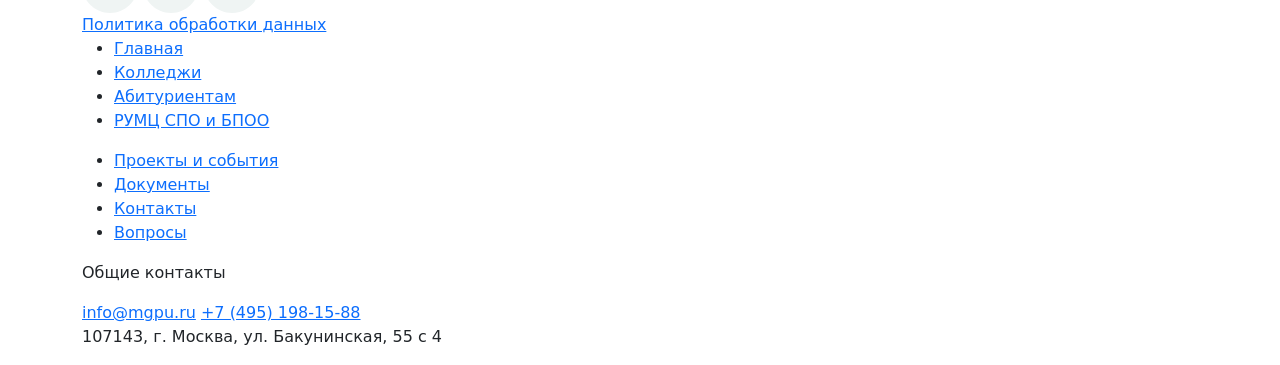
==== commit ceff3d98: "Страница Абитуриентам" ====
--- a/applicants.html
+++ b/applicants.html
@@ -104,7 +104,7 @@
                                 <h3>Подготовьте заявление</h3>
                             </div>
                             <p>Уточните у приёмной комиссии сроки, список документов и способ подачи заявления.</p>
-                            <a class="button button--secondary" href="mailto:inclusion@edu.mos.ru?subject=%D0%92%D0%BE%D0%BF%D1%80%D0%BE%D1%81%20%D0%BE%20%D0%BF%D0%BE%D1%81%D1%82%D1%83%D0%BF%D0%BB%D0%B5%D0%BD%D0%B8%D0%B8">Задать вопрос</a>
+                            <a class="button button--secondary" href="mailto:inclusion@edu.mos.ru">Задать вопрос</a>
                         </li>
                     </ol>
                 </section>
@@ -114,7 +114,7 @@
                         <article class="resource-card">
                             <div class="resource-card__visual">
                                 <img class="" src="assets/img/applicants-resource-01.webp" width="160" height="160" alt="" loading="lazy" decoding="async">
-                                <button class="round-link resource-card__button" type="button" data-bs-toggle="modal" data-bs-target="#career-testing">
+                                <button class="round-link resource-card__button" type="button">
                                     <svg class="icon" viewBox="0 0 24 24" fill="none" stroke="currentColor" stroke-width="1.6" stroke-linecap="round" stroke-linejoin="round" aria-hidden="true">
                                         <path d="M4 12h16m-6-6 6 6-6 6"/>
                                     </svg>
@@ -166,17 +166,14 @@
                     <div class="help-panel__intro">
                         <h2 id="help-title">Не нашли ответ<br>на свой вопрос?</h2>
                         <p>Наши специалисты помогут вам разобраться и ответят на все вопросы.</p>
-                        <a class="button button--primary" href="mailto:inclusion@edu.mos.ru?subject=%D0%92%D0%BE%D0%BF%D1%80%D0%BE%D1%81%20%D1%81%D0%BF%D0%B5%D1%86%D0%B8%D0%B0%D0%BB%D0%B8%D1%81%D1%82%D0%B0%D0%BC">Задать вопрос</a>
+                        <a class="button button--primary button-question" href="mailto:inclusion@edu.mos.ru">Задать вопрос</a>
                     </div>
                     <img class="help-panel__image" src="assets/img/help-illustration.webp" width="337" height="225" alt="" loading="lazy" decoding="async">
                     <div class="help-panel__contacts">
                         <h3>Консультации</h3>
                         <div class="contact-item">
                             <span class="icon-box">
-                                <svg class="icon" viewBox="0 0 24 24" fill="none" stroke="currentColor" stroke-width="1.6" stroke-linecap="round" stroke-linejoin="round" aria-hidden="true">
-                                    <circle cx="12" cy="7" r="4"/>
-                                    <path d="M4 21v-3a8 8 0 0 1 16 0v3"/>
-                                </svg>
+                                <img alt="" src="assets/img/user.svg">
                             </span>
                             <div>
                                 <p class="contact-item__title">Ольга Олеговна Унгурян</p>
@@ -185,10 +182,7 @@
                         </div>
                         <div class="contact-item">
                             <span class="icon-box">
-                                <svg class="icon" viewBox="0 0 24 24" fill="none" stroke="currentColor" stroke-width="1.6" stroke-linecap="round" stroke-linejoin="round" aria-hidden="true">
-                                    <rect x="3" y="5" width="18" height="14" rx="2"/>
-                                    <path d="m3 6 9 7 9-7"/>
-                                </svg>
+                                <img alt="" src="assets/img/contact.svg">
                             </span>
                             <div>
                                 <a class="contact-item__title" href="mailto:inclusion@edu.mos.ru">inclusion@edu.mos.ru</a>
@@ -199,23 +193,6 @@
                 </section>
             </div>
         </main>
-        <div class="modal fade info-modal" id="career-testing" tabindex="-1" aria-labelledby="career-testing-title" aria-hidden="true">
-            <div class="modal-dialog modal-dialog-centered modal-dialog-scrollable">
-                <div class="modal-content">
-                    <div class="modal-header">
-                        <h2 class="modal-title" id="career-testing-title">Профтестирование</h2>
-                        <button class="info-modal__close" type="button" data-bs-dismiss="modal" aria-label="Закрыть окно">×</button>
-                    </div>
-                    <div class="modal-body">
-                        <p>Чтобы пройти профориентационное тестирование, обратитесь к классному руководителю.</p>
-                    </div>
-                    <div class="modal-footer">
-                        <a class="button button--primary" href="mailto:inclusion@edu.mos.ru?subject=%D0%9F%D1%80%D0%BE%D1%84%D1%82%D0%B5%D1%81%D1%82%D0%B8%D1%80%D0%BE%D0%B2%D0%B0%D0%BD%D0%B8%D0%B5">Задать вопрос</a>
-                        <button class="button button--secondary" type="button" data-bs-dismiss="modal">Закрыть</button>
-                    </div>
-                </div>
-            </div>
-        </div>
         <footer class="site-footer">
             <div class="container site-footer__inner">
                 <div class="site-footer__brand">
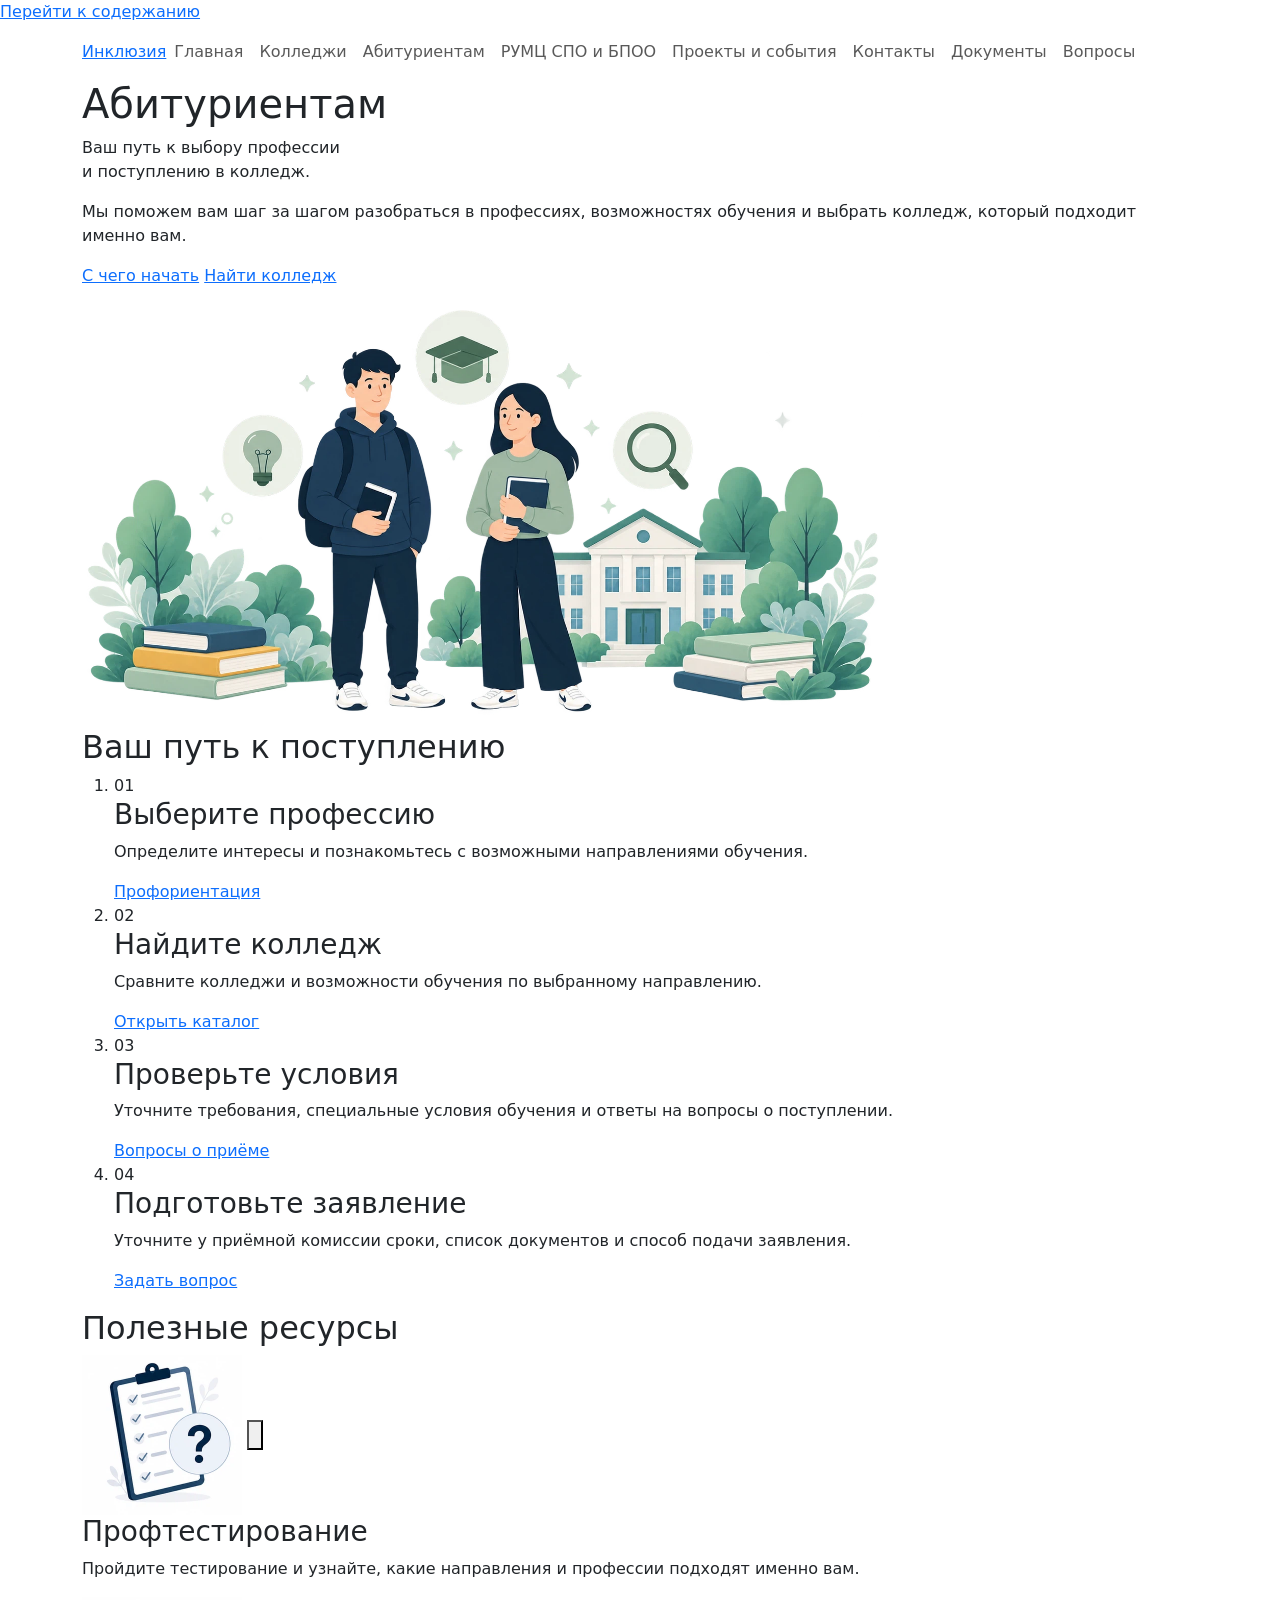
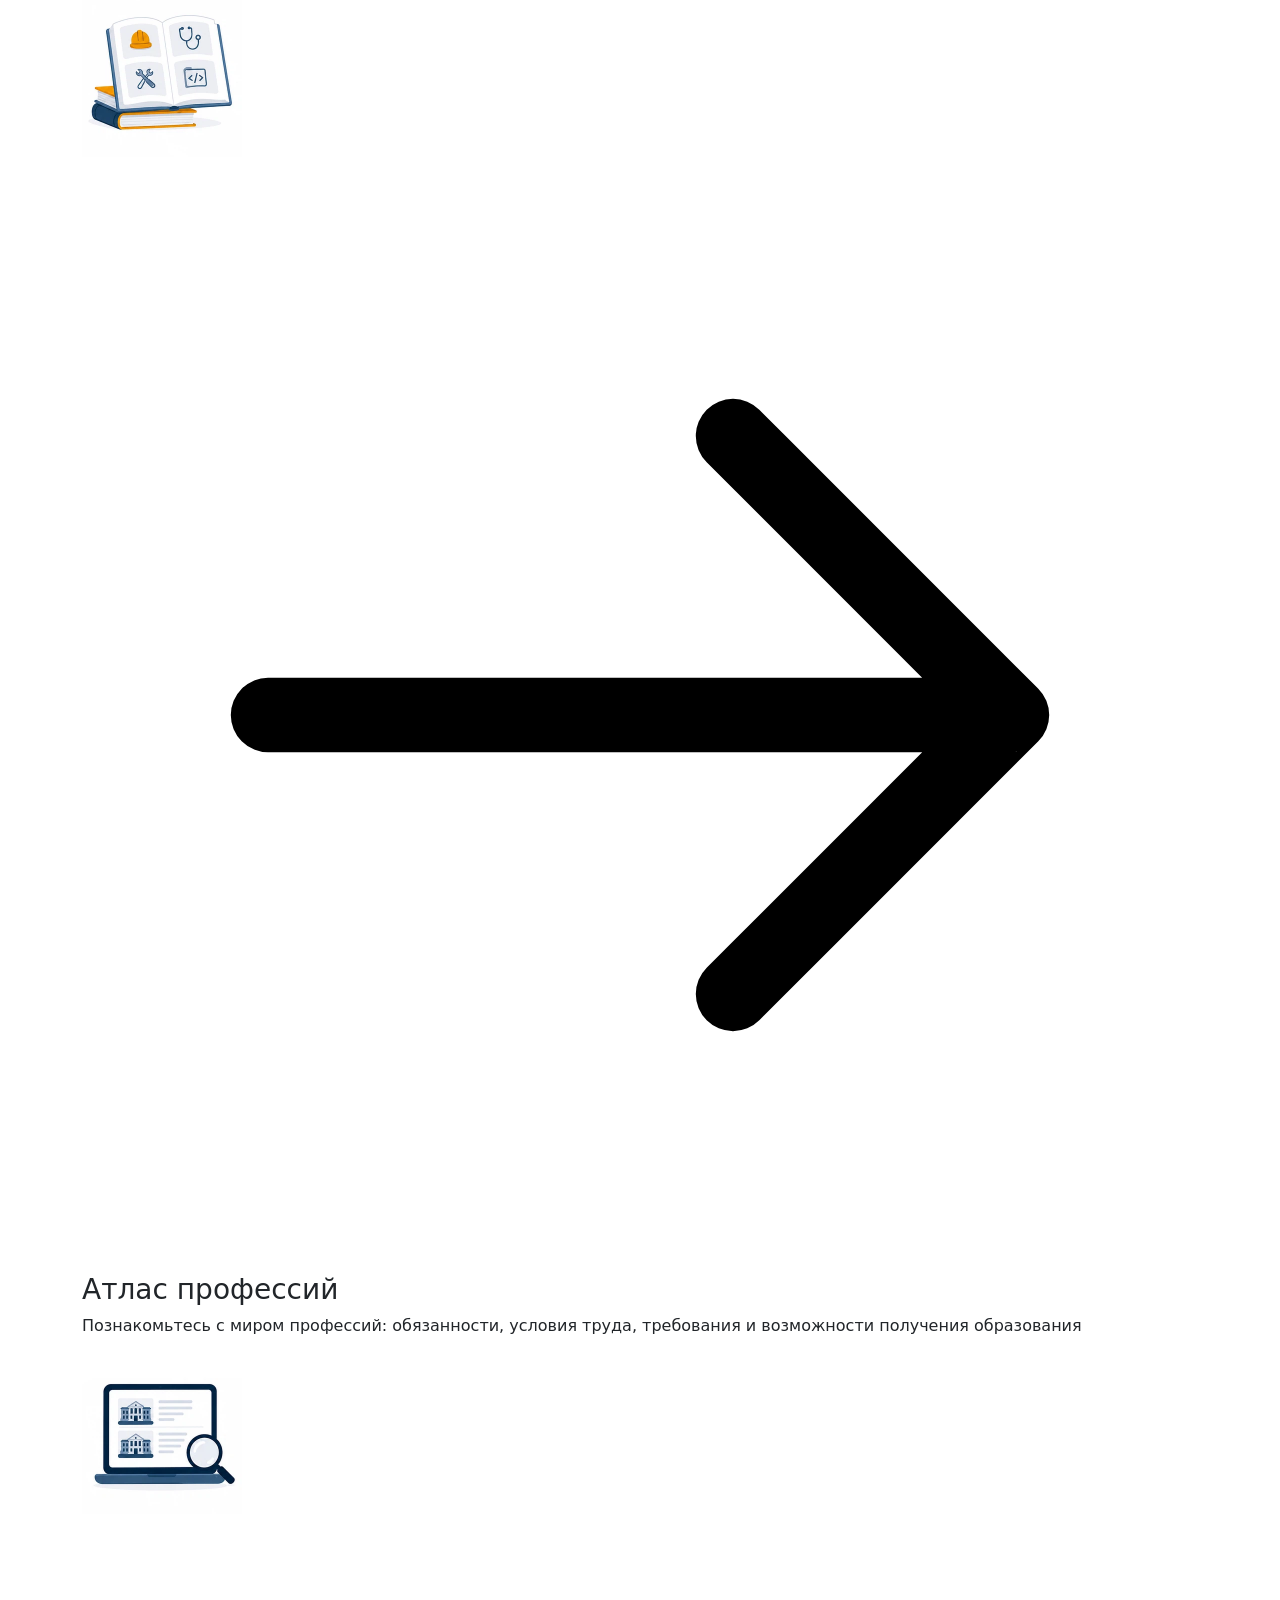
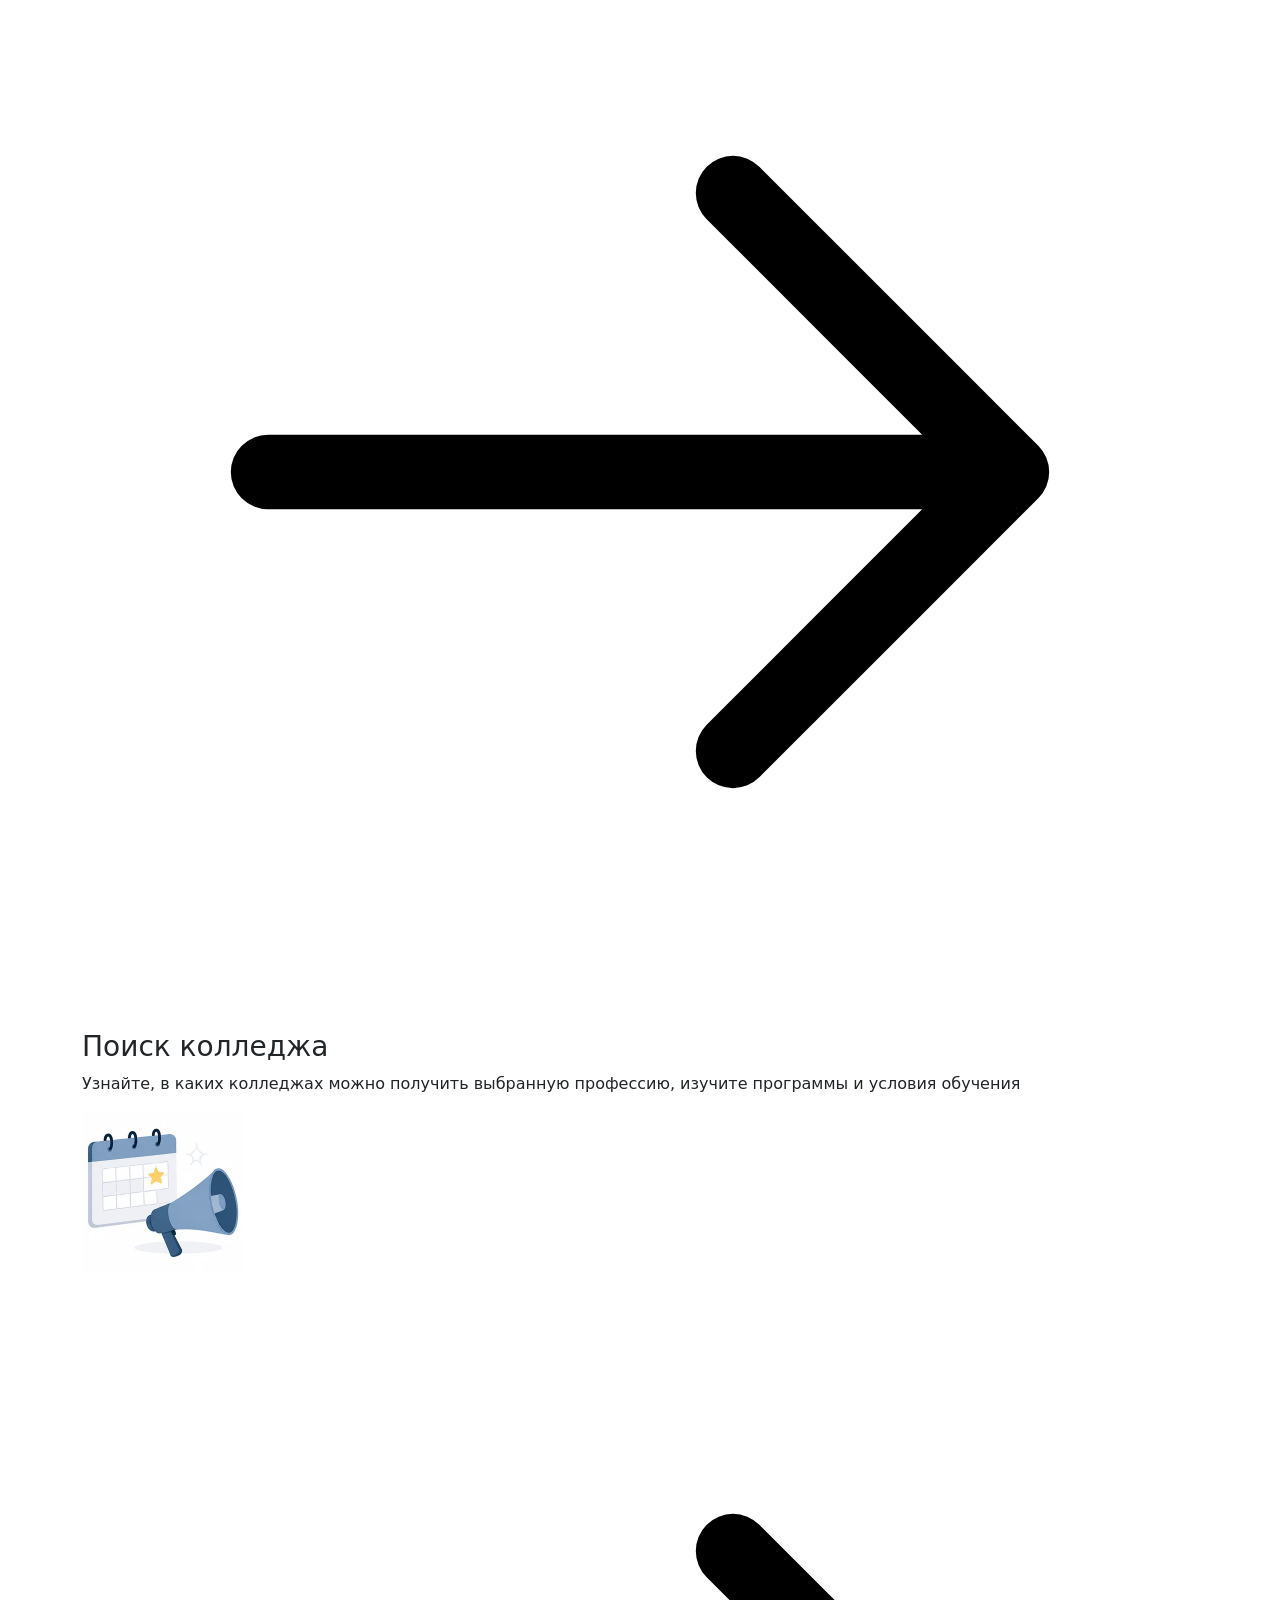
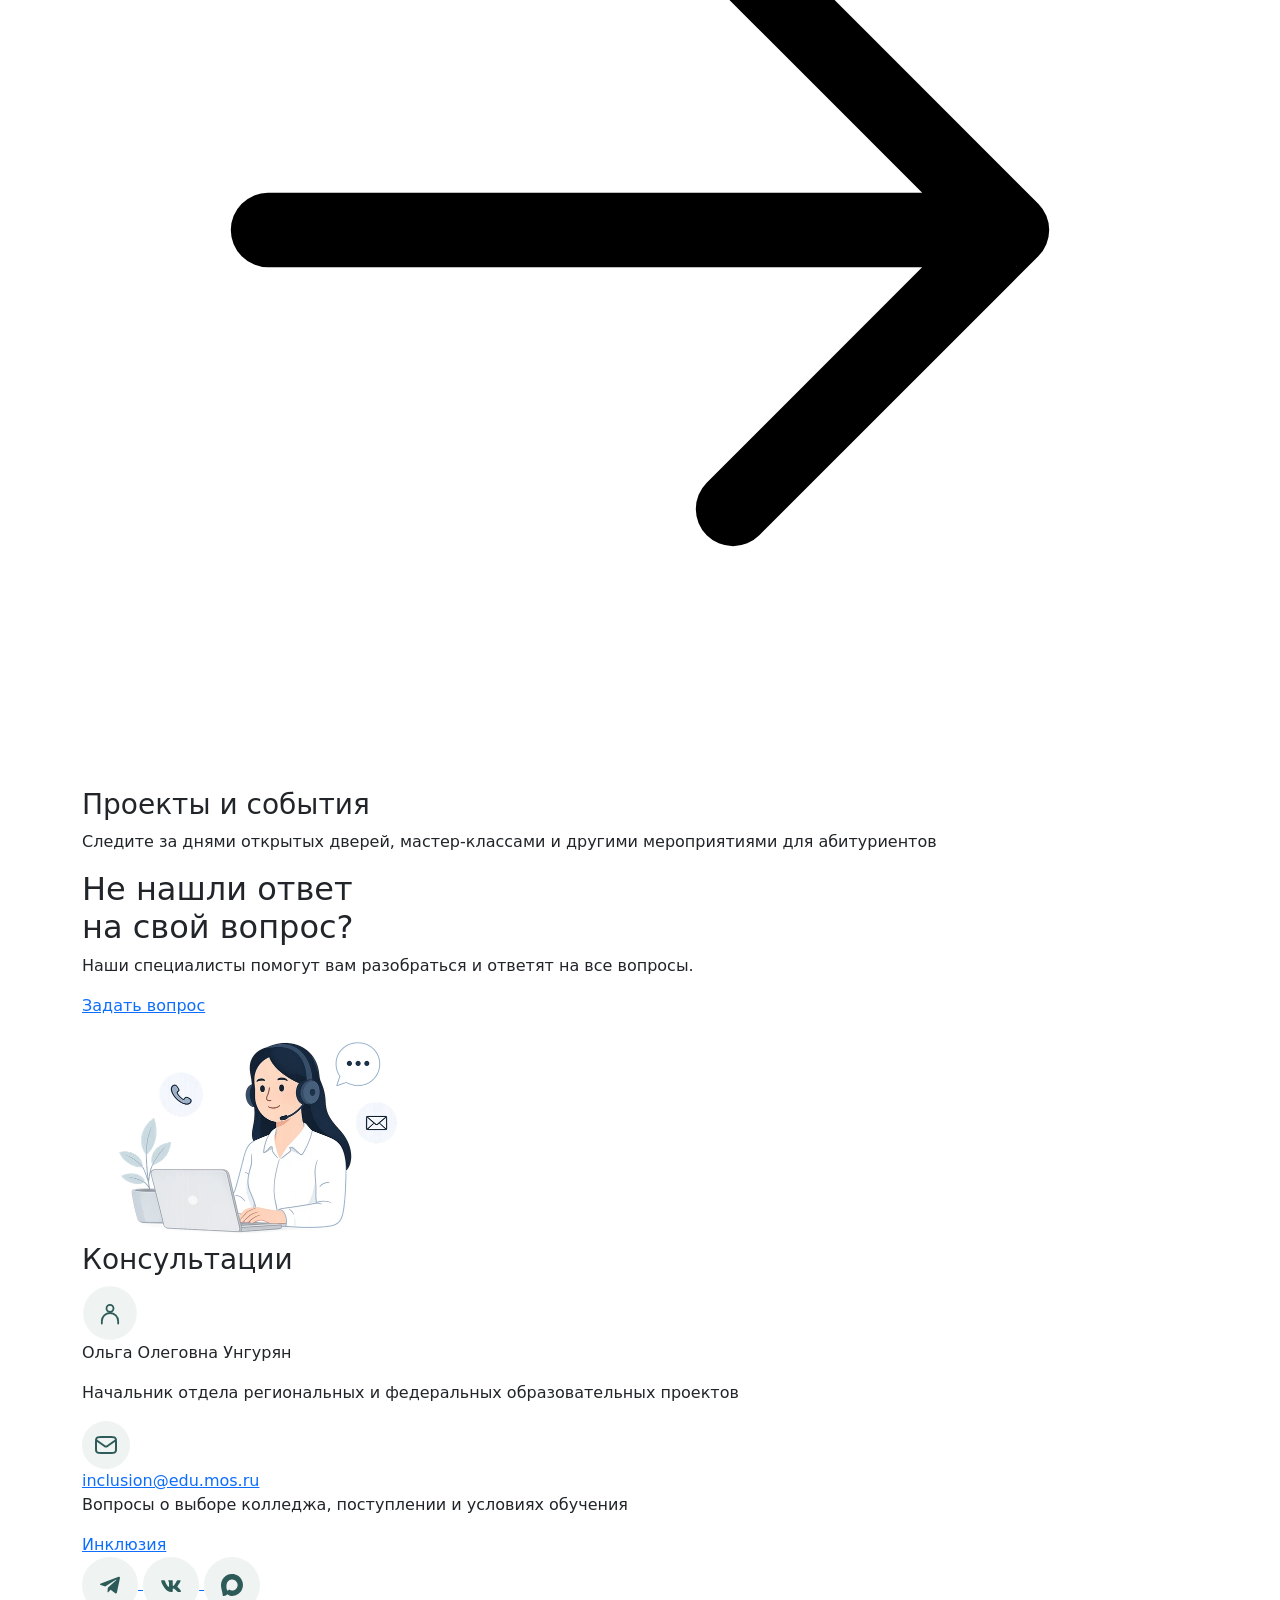
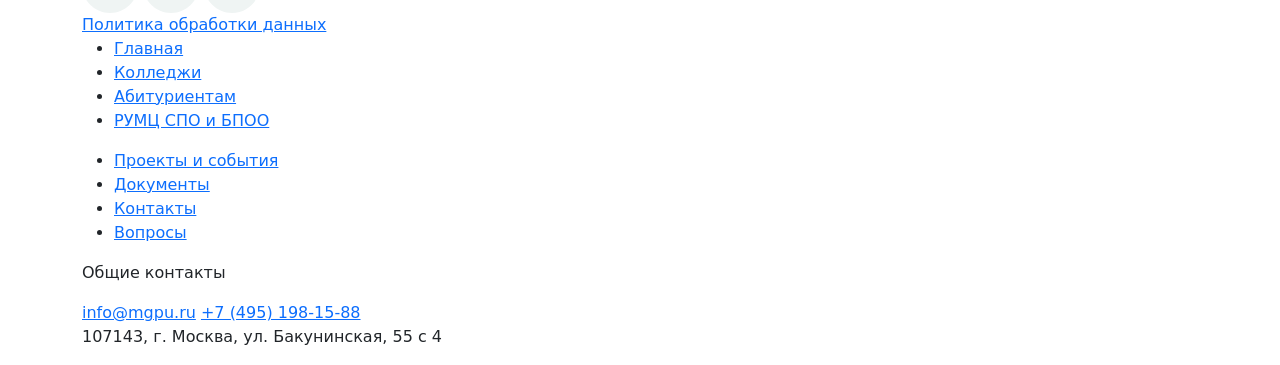
==== commit e4021825: "svg в отдельные файлы" ====
--- a/applicants.html
+++ b/applicants.html
@@ -115,9 +115,7 @@
                             <div class="resource-card__visual">
                                 <img class="" src="assets/img/applicants-resource-01.webp" width="160" height="160" alt="" loading="lazy" decoding="async">
                                 <button class="round-link resource-card__button" type="button">
-                                    <svg class="icon" viewBox="0 0 24 24" fill="none" stroke="currentColor" stroke-width="1.6" stroke-linecap="round" stroke-linejoin="round" aria-hidden="true">
-                                        <path d="M4 12h16m-6-6 6 6-6 6"/>
-                                    </svg>
+                                    <img class="icon" src="assets/img/inline-icon-03.svg" aria-hidden="true">
                                     <span class="visually-hidden">Профтестирование</span>
                                 </button>
                             </div>
@@ -128,9 +126,7 @@
                             <div class="resource-card__visual">
                                 <img class="" src="assets/img/applicants-resource-02.webp" width="160" height="160" alt="" loading="lazy" decoding="async">
                                 <a class="round-link" href="https://inclusion.mcrpo.ru/obrazovanie/obrazovanie_spo/" aria-label="Атлас профессий" target="_blank" rel="noopener noreferrer">
-                                    <svg class="icon" viewBox="0 0 24 24" fill="none" stroke="currentColor" stroke-width="1.6" stroke-linecap="round" stroke-linejoin="round" aria-hidden="true">
-                                        <path d="M4 12h16m-6-6 6 6-6 6"/>
-                                    </svg>
+                                    <img class="icon" src="assets/img/inline-icon-03.svg" aria-hidden="true">
                                 </a>
                             </div>
                             <h3>Атлас профессий</h3>
@@ -140,9 +136,7 @@
                             <div class="resource-card__visual">
                                 <img class="" src="assets/img/applicants-resource-04.webp" width="160" height="160" alt="" loading="lazy" decoding="async">
                                 <a class="round-link" href="colleges.html" aria-label="Поиск колледжа">
-                                    <svg class="icon" viewBox="0 0 24 24" fill="none" stroke="currentColor" stroke-width="1.6" stroke-linecap="round" stroke-linejoin="round" aria-hidden="true">
-                                        <path d="M4 12h16m-6-6 6 6-6 6"/>
-                                    </svg>
+                                    <img class="icon" src="assets/img/inline-icon-03.svg" aria-hidden="true">
                                 </a>
                             </div>
                             <h3>Поиск колледжа</h3>
@@ -152,9 +146,7 @@
                             <div class="resource-card__visual">
                                 <img class="" src="assets/img/applicants-resource-03.webp" width="160" height="160" alt="" loading="lazy" decoding="async">
                                 <a class="round-link" href="events.html" aria-label="Проекты и события">
-                                    <svg class="icon" viewBox="0 0 24 24" fill="none" stroke="currentColor" stroke-width="1.6" stroke-linecap="round" stroke-linejoin="round" aria-hidden="true">
-                                        <path d="M4 12h16m-6-6 6 6-6 6"/>
-                                    </svg>
+                                    <img class="icon" src="assets/img/inline-icon-03.svg" aria-hidden="true">
                                 </a>
                             </div>
                             <h3>Проекты и события</h3>
